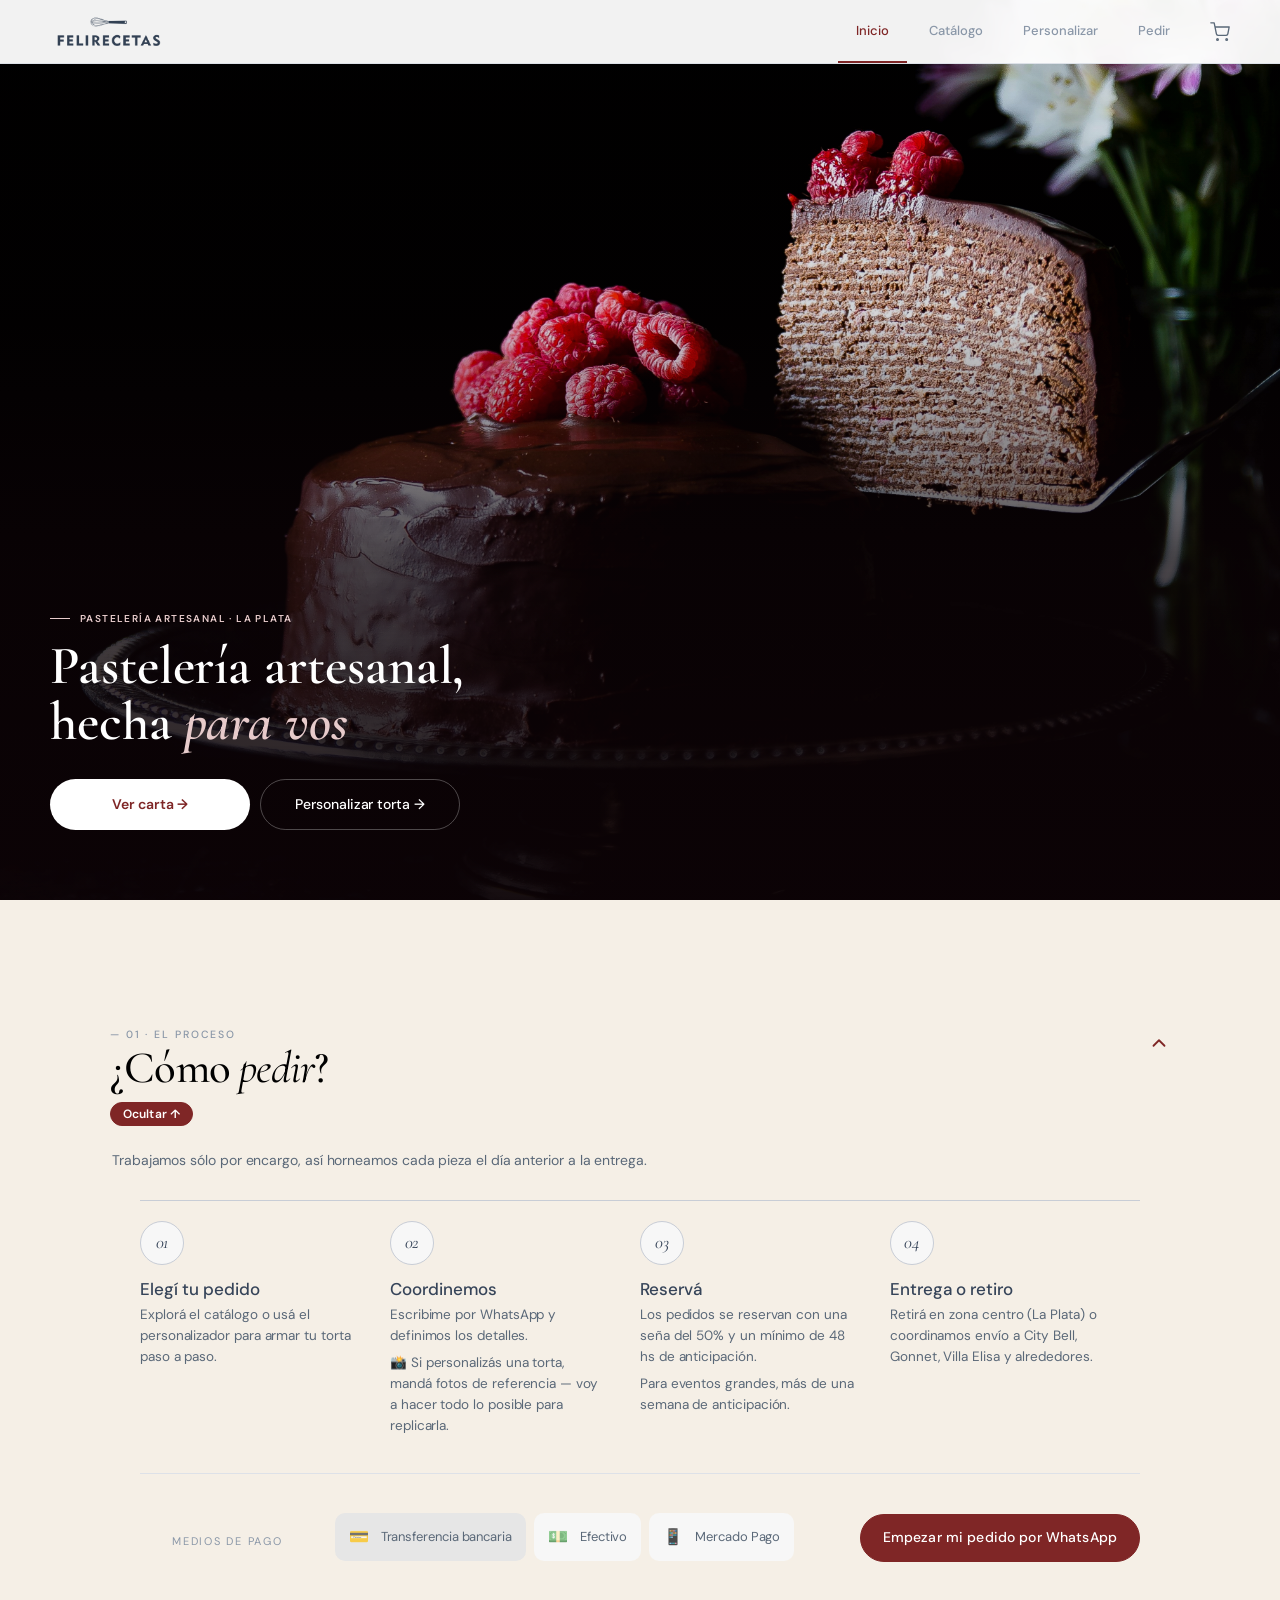
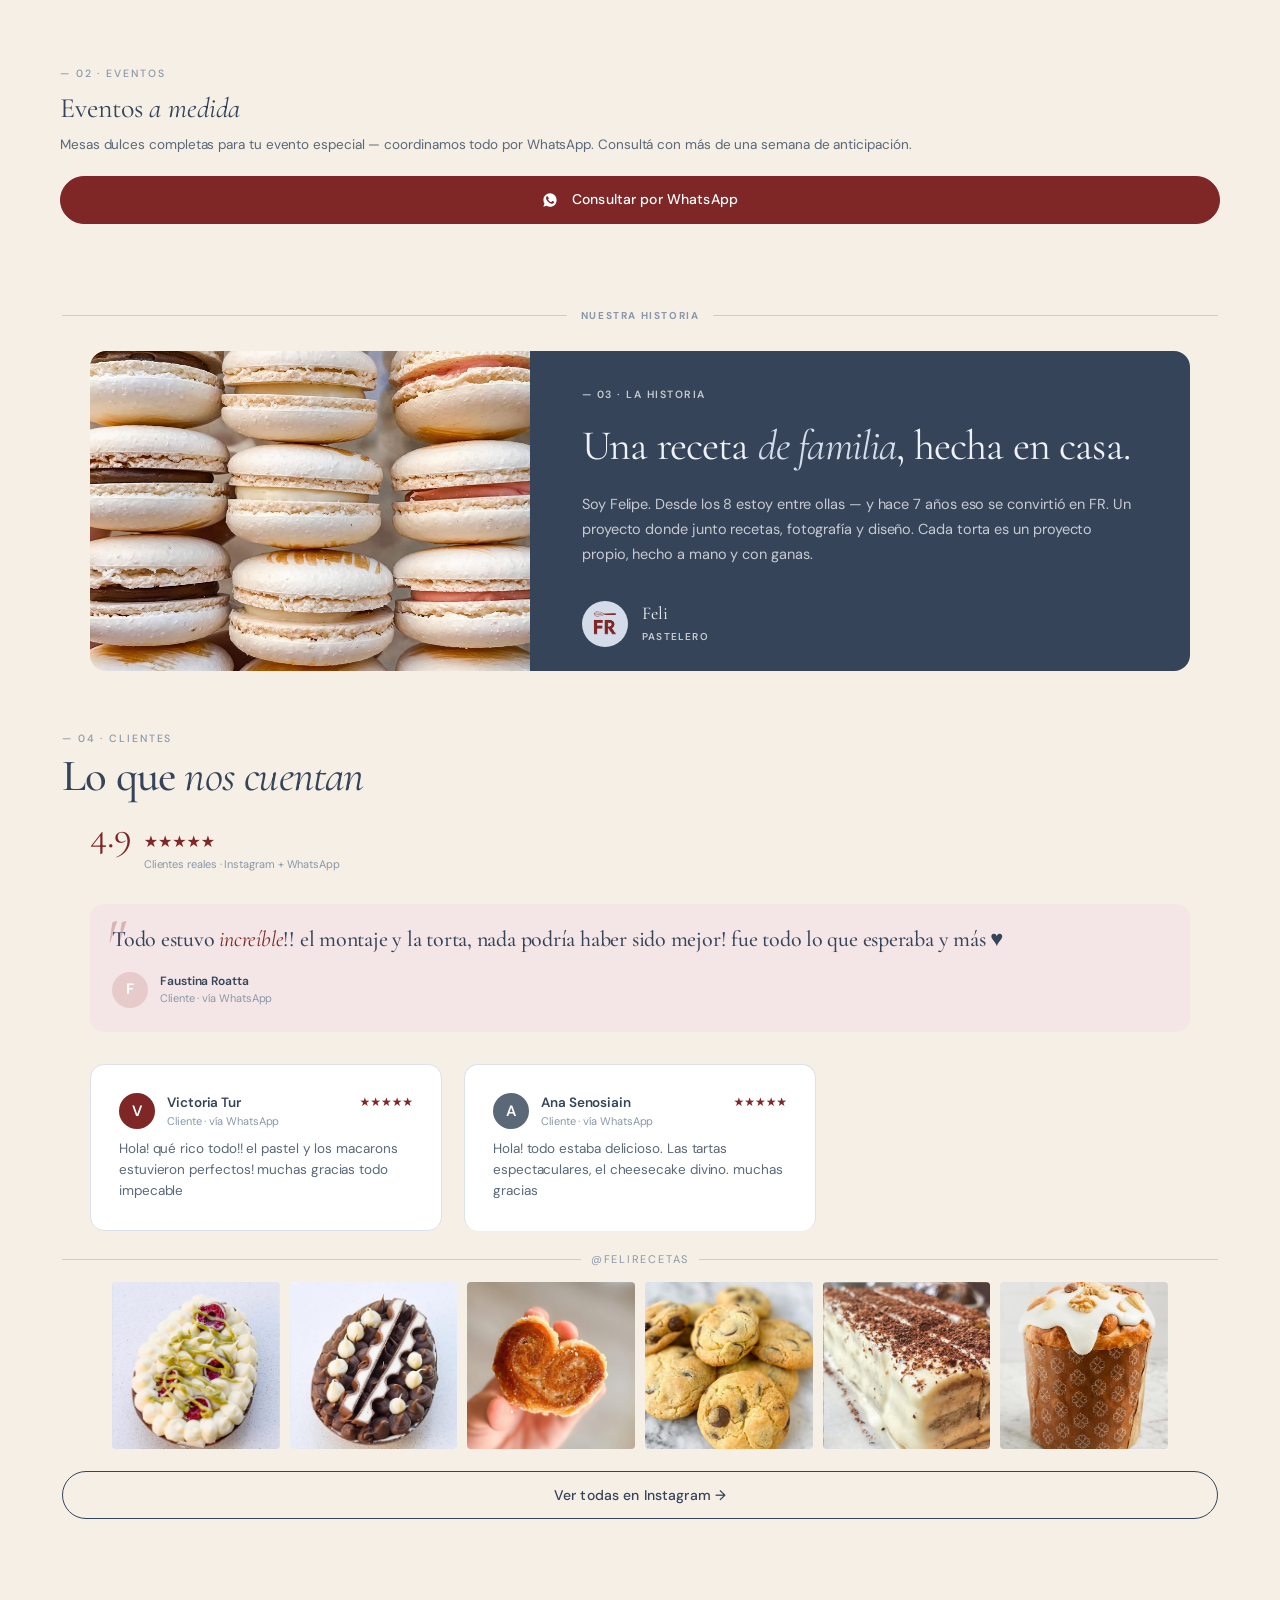
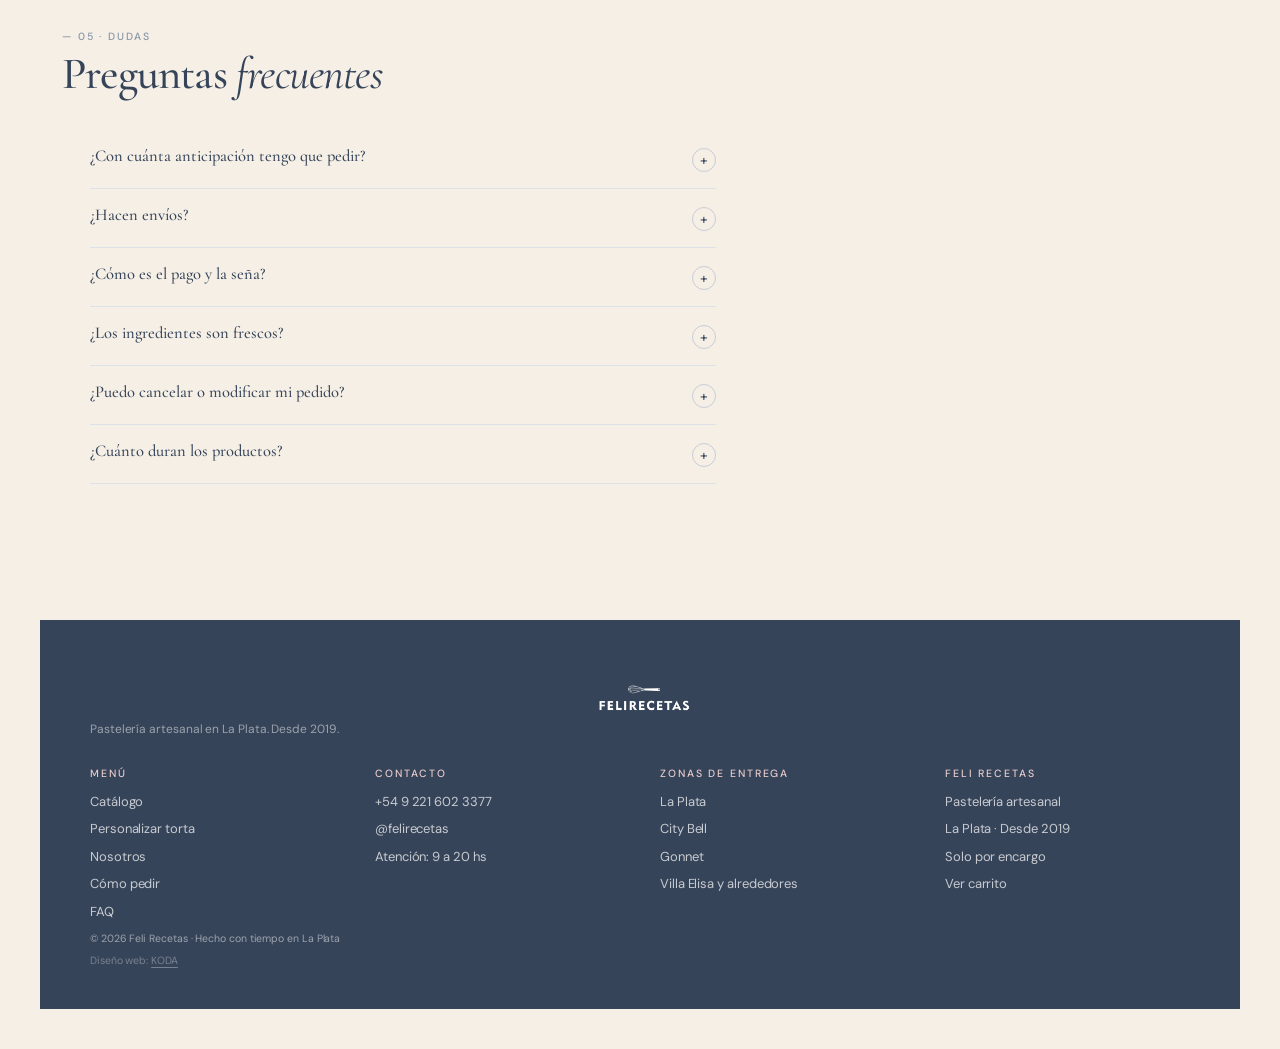
==== index.html @ e8c7e1e2 "Fix desktop cream bg + section card override (inline style priority) Moved desktop overrides into th" ====
<!doctype html>
<html lang="es">
<head>
  <meta charset="utf-8"/>
  <script>document.documentElement.dataset.palette='v2';</script>
  <meta name="viewport" content="width=device-width,initial-scale=1"/>
  <title>Feli Recetas · Pastelería artesanal en La Plata</title>
  <meta name="description" content="Pastelería artesanal en La Plata. Macarons, tortas personalizadas, cheesecakes y más. Pedidos por WhatsApp con 48hs de anticipación."/>
  <meta name="theme-color" content="#EFEFEF"/>

  <!-- Open Graph / WhatsApp preview -->
  <meta property="og:type"        content="website"/>
  <meta property="og:url"         content="https://felirecetas.vercel.app/"/>
  <meta property="og:title"       content="Feli Recetas · Pastelería artesanal en La Plata"/>
  <meta property="og:description" content="Pastelería de cocina chica en La Plata. Macarons, tortas personalizadas, cheesecakes y más. Pedidos por WhatsApp con 48hs de anticipación."/>
  <meta property="og:image"       content="https://felirecetas.vercel.app/split-hero.jpg"/>
  <meta property="og:image:width"  content="1200"/>
  <meta property="og:image:height" content="630"/>

  <link rel="preconnect" href="https://fonts.googleapis.com"/>
  <link rel="preconnect" href="https://fonts.gstatic.com" crossorigin/>
  <link href="https://fonts.googleapis.com/css2?family=Cormorant+Garamond:ital,wght@0,400;0,500;0,600;1,400;1,500&family=DM+Sans:wght@400;500;600&family=Instrument+Serif:ital@0;1&display=swap" rel="stylesheet"/>
  <link rel="stylesheet" href="styles.css"/>
  <link rel="stylesheet" href="mag.css"/>
  <style>
    /* ── Draft resume banner ── */
    #draft-banner {
      display: none;
      animation: draftSlideDown .25s ease;
    }
    @keyframes draftSlideDown {
      from { transform: translateY(-10px); opacity: 0; }
      to   { transform: translateY(0);     opacity: 1; }
    }
    .draft-banner-inner {
      background: #FFFFFF;
      border: 1px solid rgba(54,68,89,.13);
      border-left: 3px solid #7F2626;
      border-radius: 10px;
      padding: 10px 12px;
      display: flex;
      align-items: center;
      gap: 10px;
      box-shadow: 0 4px 18px rgba(54,68,89,.13);
      pointer-events: auto;
      max-width: 430px;
      margin: 0 auto;
    }
    .draft-icon {
      flex-shrink: 0;
      width: 34px; height: 34px;
      background: rgba(127,38,38,.08);
      border-radius: 8px;
      display: flex; align-items: center; justify-content: center;
    }
    .draft-info {
      flex: 1;
      min-width: 0;
    }
    .draft-title {
      font-family: 'DM Sans', sans-serif;
      font-size: 10px; font-weight: 600;
      letter-spacing: 0.8px; text-transform: uppercase;
      color: #7F2626; margin-bottom: 2px;
    }
    .draft-desc {
      font-family: 'DM Sans', sans-serif;
      font-size: 12px; color: rgba(54,68,89,.65);
      white-space: nowrap; overflow: hidden; text-overflow: ellipsis;
    }
    .draft-continue {
      font-family: 'DM Sans', sans-serif;
      font-size: 12px; font-weight: 500;
      color: #FFFFFF; background: #7F2626;
      text-decoration: none;
      padding: 0 13px; height: 32px; border-radius: 6px;
      display: flex; align-items: center;
      white-space: nowrap; flex-shrink: 0;
      transition: opacity .15s;
    }
    .draft-continue:hover { opacity: .85; }
    .draft-dismiss {
      background: none; border: none; cursor: pointer;
      padding: 5px; color: rgba(54,68,89,.32);
      flex-shrink: 0; display: flex; align-items: center;
      transition: color .15s;
    }
    .draft-dismiss:hover { color: rgba(54,68,89,.65); }


    /* Ejemplos modal → bottom sheet en mobile */
    @media (max-width: 767px) {
      #ejemplosModal {
        align-items: flex-end !important;
        padding: 0 !important;
      }
      #ejemplosModal > div {
        border-radius: 18px 18px 0 0 !important;
        max-height: 85vh !important;
        max-width: 100% !important;
        width: 100% !important;
      }
      #ejemplosModal > div > div:last-child {
        grid-template-columns: 1fr !important;
        padding: 16px 16px 32px !important;
        gap: 12px !important;
      }
    }

    /* ── Modal: descripción truncada ── */
    .pm-desc-clamp {
      display: -webkit-box;
      -webkit-line-clamp: 2;
      -webkit-box-orient: vertical;
      overflow: hidden;
    }
    .pm-desc-clamp.pm-desc-expanded {
      display: block;
      overflow: visible;
    }

    /* ── Badge pop al agregar al carrito ── */
    @keyframes badgePop {
      0%   { transform: scale(1); }
      35%  { transform: scale(1.65); }
      65%  { transform: scale(0.85); }
      100% { transform: scale(1); }
    }
    .badge-pop { animation: badgePop 0.38s cubic-bezier(0.34,1.56,0.64,1); }

    /* ── Producto modal — animaciones ── */
    @keyframes pmSheetUp {
      from { transform: translateY(100%); }
      to   { transform: translateY(0); }
    }
    @keyframes pmSheetDown {
      from { transform: translateY(0); }
      to   { transform: translateY(105%); }
    }
    #productModal.pm-open #productModalInner {
      animation: pmSheetUp 0.32s cubic-bezier(0.32, 0.72, 0, 1);
    }
    #productModalInner.pm-closing {
      animation: pmSheetDown 0.28s cubic-bezier(0.4, 0, 1, 1) forwards;
    }

    /* ═══ HERO FULL-BLEED ═══ */
    .hero-fullbleed {
      position: relative;
      height: 100vh !important;
      overflow: hidden;
      display: flex;
      flex-direction: column;
      justify-content: flex-end;
      background: #1c0f14 !important;
    }
    @supports (height: 100svh) {
      .hero-fullbleed { height: 100svh !important; }
    }
    .hero-bg {
      position: absolute;
      inset: 0;
      background-image: url('hero.jpg');
      background-size: cover;
      background-position: center 30%;
      animation: heroZoom 12s ease-out forwards;
      z-index: 0;
    }
    @keyframes heroZoom {
      from { transform: scale(1.04); }
      to   { transform: scale(1.00); }
    }
    .hero-fullbleed::before {
      content: '';
      position: absolute;
      inset: 0;
      background: linear-gradient(to top,
        rgba(12,3,6,.96)  0%,
        rgba(12,3,6,.72) 38%,
        rgba(12,3,6,.15) 65%,
        rgba(12,3,6,.04) 100%);
      z-index: 1;
    }
    /* Topbar flotante dentro del hero */
    .hero-topbar {
      position: absolute;
      top: 0; left: 0; right: 0;
      z-index: 3;
      display: flex;
      align-items: center;
      justify-content: space-between;
      padding: 20px 24px;
    }
    .hero-logo {
      font-family: 'Cormorant Garamond', serif;
      font-weight: 600;
      font-size: 20px;
      letter-spacing: .12em;
      text-transform: uppercase;
      color: #fff;
    }
    .hero-wa-pill {
      display: flex;
      align-items: center;
      gap: 6px;
      font-family: 'DM Sans', sans-serif;
      font-size: 12px;
      font-weight: 500;
      color: #fff;
      background: rgba(255,255,255,.14);
      backdrop-filter: blur(10px);
      -webkit-backdrop-filter: blur(10px);
      border: 1px solid rgba(255,255,255,.25);
      padding: 8px 16px;
      border-radius: 999px;
      text-decoration: none;
      transition: background .15s;
    }
    .hero-wa-pill:hover { background: rgba(255,255,255,.22); }
    /* Contenido inferior */
    .hero-content {
      position: relative;
      z-index: 2;
      padding: 0 24px 44px;
      animation: heroFadeUp .9s ease both;
      animation-delay: .2s;
    }
    @keyframes heroFadeUp {
      from { opacity: 0; transform: translateY(18px); }
      to   { opacity: 1; transform: translateY(0);    }
    }
    .hero-eyebrow {
      display: flex;
      align-items: center;
      gap: 10px;
      font-family: 'DM Sans', sans-serif;
      font-size: 10px;
      font-weight: 600;
      letter-spacing: .14em;
      text-transform: uppercase;
      color: var(--surface-dark-accent);
      margin-bottom: 12px;
    }
    .hero-eyebrow::before {
      content: '';
      display: block;
      width: 20px; height: 1px;
      background: var(--surface-dark-accent);
      flex-shrink: 0;
    }
    .hero-title {
      font-family: 'Cormorant Garamond', serif;
      font-weight: 600;
      font-size: clamp(38px, 11vw, 54px);
      line-height: 1.05;
      color: #FFFFFF;
      margin: 0 0 22px;
    }
    .hero-title em {
      font-style: italic;
      color: var(--surface-dark-accent);
    }
    .hero-ctas {
      display: flex;
      flex-direction: column;
      gap: 10px;
    }
    .hero-btn-primary {
      display: flex; align-items: center; justify-content: center;
      font-family: 'DM Sans', sans-serif;
      font-size: 14px; font-weight: 600;
      color: #7F2626;
      background: #FFFFFF;
      border-radius: 999px;
      padding: 14px 24px;
      text-decoration: none;
      transition: opacity .15s;
    }
    .hero-btn-primary:hover { opacity: .88; }
    .hero-btn-secondary {
      display: flex; align-items: center; justify-content: center;
      font-family: 'DM Sans', sans-serif;
      font-size: 14px; font-weight: 500;
      color: #fff;
      background: transparent;
      border: 1px solid rgba(255,255,255,.28);
      border-radius: 999px;
      padding: 14px 24px;
      text-decoration: none;
      transition: background .15s;
    }
    .hero-btn-secondary:hover { background: rgba(255,255,255,.09); }
    @media (min-width: 768px) {
      .hero-ctas        { flex-direction: row; }
      .hero-btn-primary,
      .hero-btn-secondary { min-width: 200px; }
      .hero-content { padding: 0 50px 70px; }
      .hero-topbar  { padding: 28px 50px; }
      .hero-logo    { font-size: 22px; }
    }
    /* ═══ FIN HERO ═══ */

    /* ── Vistas: main (inicio) vs catálogo ── */

    /* Cuando se muestra el catálogo: ocultar secciones principales */
    body.showing-catalogo #inicio,
    body.showing-catalogo #historia,
    body.showing-catalogo #eventos,
    body.showing-catalogo .cta-libre,
    body.showing-catalogo #como-pedir,
    body.showing-catalogo #testimonios,
    body.showing-catalogo #faq,
    body.showing-catalogo .final-cta,
    body.showing-catalogo .site-footer,
    body.showing-catalogo .page-bottom,
    body.showing-catalogo .personalizar-banner { display: none !important; }

    /* Cuando se muestra el inicio: ocultar catálogo */
    body:not(.showing-catalogo) #catalogo,
    body:not(.showing-catalogo) .cta-libre { display: none !important; }

    /* Padding-top en catálogo para compensar el header fijo */
    body.showing-catalogo #catalogo { padding-top: 56px !important; }
    @media (min-width: 768px) {
      body.showing-catalogo #catalogo { padding-top: 72px !important; }
    }

    /* ── Topbar: siempre visible, color según posición ── */
    .topbar {
      position: fixed !important;
      top: 0; left: 0; right: 0;
      transition: background .25s ease, border-color .25s ease;
    }
    /* Hero: fondo negro/oscuro, íconos blancos */
    body .topbar.topbar-in-hero {
      background: rgba(10,4,6,.72);
      border-bottom: 1px solid rgba(255,255,255,.08);
    }
    body .topbar.topbar-in-hero .logo,
    body .topbar.topbar-in-hero .topbar-btn { color: rgba(255,255,255,.9); }
    /* Logo imagen: blanco sobre hero */
    body .topbar.topbar-in-hero .logo-img-mobile {
      filter: brightness(0) invert(1);
    }
    /* La topbar del hero (logo+WA original) sigue oculta */
    .hero-topbar { display: none !important; }
    /* Side menu: glassmorphism — adapta al fondo que haya detrás */
    .side-menu {
      background: rgba(0,0,0,.32) !important;
      backdrop-filter: blur(24px) saturate(160%) !important;
      -webkit-backdrop-filter: blur(24px) saturate(160%) !important;
      box-shadow: 0 0 40px rgba(0,0,0,.25) !important;
    }
    .side-menu .logo,
    .side-menu .topbar-btn { color: rgba(255,255,255,.9) !important; }
    .side-menu .menu-item-title { color: rgba(255,255,255,.92) !important; }
    .side-menu .caption,
    .side-menu .num { color: rgba(255,255,255,.45) !important; }
    .side-menu .menu-item { border-bottom-color: rgba(255,255,255,.1) !important; }
    .side-menu .menu-item:hover { background: rgba(255,255,255,.07) !important; }
    .side-menu hr.rule-soft { border-color: rgba(255,255,255,.1) !important; }
    .side-menu .side-menu-footer { border-top-color: rgba(255,255,255,.1) !important; }
    /* Banner "seguir personalizando": vive dentro del hero, no sigue al scrollear */
    #draft-banner {
      position: absolute !important;
      bottom: auto !important;
      top: 58px;
      left: 12px; right: 12px;
      z-index: 10;
      padding: 0;
      pointer-events: none;
    }
    /* Banner transparente oscuro (siempre dentro del hero) */
    #inicio .draft-banner-inner {
      background: rgba(10,4,6,.52);
      border: 1px solid rgba(255,255,255,.15);
      border-left: 3px solid var(--surface-dark-accent);
      box-shadow: none;
      margin: 0;
    }
    #inicio .draft-title   { color: var(--surface-dark-accent); }
    #inicio .draft-desc    { color: rgba(255,255,255,.65); }
    #inicio .draft-icon    { background: rgba(255,255,255,.10); }
    #inicio .draft-icon svg { stroke: var(--surface-dark-accent); }
    #inicio .draft-dismiss { color: rgba(255,255,255,.4); }
    #inicio .draft-continue { background: rgba(255,255,255,.18); color: #fff; }
    /* ── Split-header (desktop): fixed, oculto durante el hero ── */
    .split-header {
      position: fixed !important;
      left: 0; right: 0; top: 0; width: 100%; box-sizing: border-box;
      transform: translateY(-100%) !important;
      opacity: 0 !important;
      pointer-events: none !important;
      transition: transform .3s ease, opacity .25s ease !important;
    }
    .split-header.nav-visible {
      transform: translateY(0) !important;
      opacity: 1 !important;
      pointer-events: auto !important;
    }
    /* ── Tabbar: ocultar durante el hero ── */
    .tabbar {
      transition: transform .35s cubic-bezier(.34,1.4,.64,1), opacity .25s ease;
    }
    .tabbar.nav-hidden {
      transform: translateX(-50%) translateY(110%) !important;
      opacity: 0;
      pointer-events: none;
    }
    /* Desktop: tabbar siempre visible como header */
    @media (min-width: 768px) {
      .tabbar.nav-hidden {
        transform: none !important;
        opacity: 1 !important;
        pointer-events: auto !important;
      }
    }

    /* WA FAB sube cuando el banner está activo */
    @media (max-width: 767px) {
      .whatsapp-fab {
        transition: transform .15s, bottom .35s cubic-bezier(.34,1.4,.64,1), opacity .25s, visibility .25s !important;
      }
      .whatsapp-fab.draft-lifted {
        bottom: 150px;
      }
      .whatsapp-fab.hero-visible {
        opacity: 0;
        visibility: hidden;
        pointer-events: none;
      }
    }

    /* Espacio para que el tabbar no tape el último producto */
    .products-grid { padding-bottom: 100px !important; }

    /* ── Catalog cards: gradient overlay design ── */

    /* Alturas */
    .product-card-big .card-img                 { height: 280px !important; }
    .product-card:not(.product-card-big) .card-img { height: 190px !important; }

    /* Degradado oscuro en la parte de abajo de cada foto */
    .product-card .card-img::after {
      content: '';
      position: absolute;
      inset: 0;
      background: linear-gradient(
        to top,
        rgba(10,4,6,.92) 0%,
        rgba(10,4,6,.52) 44%,
        transparent 70%
      );
      pointer-events: none;
      z-index: 0;
    }

    /* Card: el body flota encima de la imagen */
    .product-card { position: relative !important; border: none !important; }
    .product-card .card-body {
      position: absolute;
      bottom: 0; left: 0; right: 0;
      padding: 10px 13px 14px;
      z-index: 2;
    }

    /* Textos en blanco */
    .product-card .card-body .h3            { color: #fff !important; font-size: 16px; line-height: 1.2; }
    .product-card-big .card-body .h3        { font-size: 20px !important; }
    .product-card .card-body .caption       { color: rgba(255,255,255,.70) !important; margin-top: 3px; }
    .product-card .card-body .price-serif   { color: rgba(255,255,255,.95) !important; font-size: 14px; }
    .product-card-big .card-body .price-serif { font-size: 17px !important; }
    .product-card .card-row                 { margin-top: 5px; }

    /* Ocultar botón "Ver detalles" — toda la card es el CTA */
    .product-card .card-row > span:last-child { display: none !important; }

    /* En cards pequeñas ocultar descripción (poco espacio) */
    .product-card:not(.product-card-big) .card-body .caption { display: none !important; }

    /* Badge queda encima del degradado */
    .product-card .card-img .chip-tag { z-index: 3; }

    /* ── Hover lift en tarjetas (solo en dispositivos con cursor real) ── */
    @media (hover: hover) {
      .product-card {
        transition: transform .2s cubic-bezier(0.4,0,0.2,1),
                    box-shadow .2s cubic-bezier(0.4,0,0.2,1);
      }
      .product-card:hover {
        transform: translateY(-5px);
        box-shadow: 0 12px 36px rgba(54,68,89,.22), 0 3px 10px rgba(54,68,89,.10);
      }
      .product-card:hover .card-img {
        filter: brightness(1.04);
        transition: filter .2s ease;
      }
    }

    /* ── Lightbox de galería ── */
    #lightbox {
      display: none;
      position: fixed;
      inset: 0;
      background: rgba(0,0,0,.88);
      z-index: 2000;
      align-items: center;
      justify-content: center;
      cursor: zoom-out;
      padding: 24px;
      box-sizing: border-box;
    }
    #lightbox.open { display: flex; }
    #lightbox img {
      max-width: 100%;
      max-height: 82vh;
      border-radius: 12px;
      object-fit: contain;
      box-shadow: 0 8px 40px rgba(0,0,0,.5);
      animation: lb-in .18s ease;
    }
    @keyframes lb-in {
      from { opacity: 0; transform: scale(.94); }
      to   { opacity: 1; transform: scale(1); }
    }
    .lightbox-close {
      position: fixed;
      top: 18px; right: 18px;
      width: 36px; height: 36px;
      border-radius: 50%;
      border: none;
      background: rgba(255,255,255,.15);
      color: #fff;
      font-size: 18px;
      line-height: 1;
      cursor: pointer;
      display: flex; align-items: center; justify-content: center;
    }
    .instagram-grid .cell {
      cursor: pointer;
      transition: opacity .18s;
    }
    .instagram-grid .cell:active { opacity: .75; }

    /* ── Card compartida: Cómo pedir + Eventos ── */
    .section-card {
      background: var(--surface-soft);
      border-radius: 16px;
      border-left: 4px solid var(--wine);
      overflow: hidden;
      margin: 0 22px;
    }
    #como-pedir,
    #eventos { --surface-soft: var(--c-white); }
    .eventos-badge {
      display: inline-block;
      background: var(--wine);
      color: #fff;
      font-family: var(--sans);
      font-size: 10px;
      font-weight: 700;
      letter-spacing: .1em;
      text-transform: uppercase;
      padding: 4px 10px;
      border-radius: 999px;
      white-space: nowrap;
      flex-shrink: 0;
    }

    /* ── Cómo pedir: toggle desplegable ── */
    .howto-toggle {
      display: flex;
      align-items: flex-start;
      justify-content: space-between;
      width: 100%;
      padding: 20px 20px 16px;
      background: none;
      border: none;
      cursor: pointer;
      text-align: left;
      gap: 12px;
    }
    .howto-toggle:focus-visible {
      outline: 2px solid var(--wine);
      outline-offset: 2px;
      border-radius: 2px;
    }
    .howto-toggle-text { flex: 1; min-width: 0; }
    .howto-pill {
      display: inline-block;
      margin-top: 10px;
      padding: 5px 12px;
      border-radius: 999px;
      border: 1.5px solid var(--wine);
      color: var(--wine);
      font-family: var(--sans);
      font-size: 12px;
      font-weight: 600;
      letter-spacing: .01em;
      line-height: 1;
      transition: background .2s, color .2s;
    }
    .howto-toggle[aria-expanded="true"] .howto-pill {
      background: var(--wine);
      color: #fff;
    }
    .howto-chevron {
      flex-shrink: 0;
      color: var(--wine);
      margin-top: 4px;
      transition: transform .35s cubic-bezier(.4,0,.2,1);
    }
    .howto-toggle[aria-expanded="true"] .howto-chevron {
      transform: rotate(180deg);
    }
    .howto-body {
      overflow: hidden;
      max-height: 0;
      transition: max-height .4s cubic-bezier(.4,0,.2,1);
    }
    .howto-body.open {
      max-height: 1200px;
    }

    /* ── Historia (nueva) ── */
    #historia { margin: 0; padding: 0; }
    .hist-img { width: 100%; aspect-ratio: 4/3; overflow: hidden; }
    .hist-img img { width: 100%; height: 100%; object-fit: cover; object-position: center; display: block; }
    .hist-content {
      background: var(--surface-dark);
      padding: 36px 24px 44px;
    }
    .hist-eyebrow {
      font-family: var(--sans);
      font-size: 10.5px;
      font-weight: 600;
      letter-spacing: .14em;
      text-transform: uppercase;
      color: var(--surface-dark-ink-2);
      margin-bottom: 20px;
    }
    .hist-title {
      font-family: var(--serif);
      font-size: 42px;
      font-weight: 400;
      line-height: 1.08;
      color: var(--surface-dark-ink);
      margin: 0 0 24px;
      letter-spacing: -.02em;
    }
    .hist-title em { color: var(--surface-dark-accent); font-style: italic; }
    .hist-body {
      font-family: var(--sans);
      font-size: 14.5px;
      line-height: 1.72;
      color: var(--surface-dark-ink-2);
      margin: 0 0 34px;
    }
    .hist-author { display: flex; align-items: center; gap: 14px; }
    .hist-avatar {
      width: 46px; height: 46px; border-radius: 50%;
      background: var(--surface-dark-accent); color: var(--surface-dark);
      font-family: var(--serif); font-size: 14px; font-weight: 500;
      display: flex; align-items: center; justify-content: center;
      flex-shrink: 0; letter-spacing: .04em;
      overflow: hidden;
    }
    .hist-avatar img {
      width: 100%; height: 100%;
      object-fit: contain;
      transform: scale(2.08);
      transform-origin: center center;
    }
    .hist-author-name { font-family: var(--serif); font-size: 18px; color: var(--surface-dark-ink); line-height: 1.2; }
    .hist-author-role {
      font-family: var(--sans); font-size: 10px; font-weight: 600;
      letter-spacing: .12em; text-transform: uppercase; color: var(--surface-dark-ink-2); margin-top: 4px;
    }
    /* ── Desktop: fondo crema + sin section-cards ── */
    @media (min-width: 768px) {
      body { background: #F5EFE6; }
      .section-card {
        background: transparent !important;
        border-left: none !important;
        border-radius: 0 !important;
        margin: 0 !important;
        box-shadow: none !important;
      }
    }
  </style>
</head>
<body class="has-mag-hero">

<div class="content-wrap">

  <!-- ░░ SIDE MENU ░░ -->
  <div class="menu-overlay" id="menuOverlay" onclick="closeMenu()"></div>

  <!-- ░░ LIGHTBOX ░░ -->
  <div id="lightbox" onclick="closeLightbox()">
    <img id="lightbox-img" alt="Foto de Feli Recetas">
    <button class="lightbox-close" onclick="closeLightbox();event.stopPropagation()" aria-label="Cerrar">✕</button>
  </div>
  <nav class="side-menu" id="sideMenu" aria-hidden="true">
    <div class="side-menu-head">
      <span class="logo"><img src="logoheader.png" alt="Feli Recetas" class="logo-img-sidemenu"></span>
      <button class="topbar-btn" onclick="closeMenu()" aria-label="Cerrar menú">
        <svg width="20" height="20" viewBox="0 0 20 20" fill="none" stroke="currentColor" stroke-width="1.5" stroke-linecap="round"><path d="M4 4l12 12M16 4L4 16"/></svg>
      </button>
    </div>
    <hr class="rule-soft" style="margin:0 20px"/>
    <div class="side-menu-body">
      <a href="#" class="menu-item" onclick="switchView('catalogo');closeMenu();return false;">
        <span class="eyebrow num">01</span>
        <div>
          <div class="menu-item-title">Catálogo</div>
          <div class="caption" style="margin-top:2px">Macarons · Tortas · Cookies</div>
        </div>
      </a>
      <a href="configurar.html" class="menu-item">
        <span class="eyebrow num">02</span>
        <div>
          <div class="menu-item-title">Personalizar una torta</div>
          <div class="caption" style="margin-top:2px">Configurador paso a paso</div>
        </div>
      </a>
      <a href="#como-pedir" class="menu-item" onclick="closeMenu()">
        <span class="eyebrow num">03</span>
        <div>
          <div class="menu-item-title">Cómo pedir</div>
          <div class="caption" style="margin-top:2px">El proceso · 48hs mínimo</div>
        </div>
      </a>
      <a href="#historia" class="menu-item" onclick="closeMenu()">
        <span class="eyebrow num">04</span>
        <div>
          <div class="menu-item-title">Nuestra historia</div>
          <div class="caption" style="margin-top:2px">Desde 2019 · La Plata</div>
        </div>
      </a>
      <a href="#testimonios" class="menu-item" onclick="closeMenu()">
        <span class="eyebrow num">05</span>
        <div>
          <div class="menu-item-title">Testimonios</div>
        </div>
      </a>
      <a href="#faq" class="menu-item" onclick="closeMenu()">
        <span class="eyebrow num">06</span>
        <div>
          <div class="menu-item-title">Preguntas frecuentes</div>
        </div>
      </a>
      <a href="cart.html" class="menu-item">
        <span class="eyebrow num">07</span>
        <div>
          <div class="menu-item-title" style="display:flex;align-items:center;gap:8px">
            Mi carrito
            <span id="menu-cart-badge" style="display:none;min-width:18px;height:18px;padding:0 5px;background:var(--wine);color:#fff;font-family:var(--sans);font-size:10px;font-weight:700;border-radius:99px;line-height:18px;text-align:center;box-sizing:border-box"></span>
          </div>
          <div class="caption" style="margin-top:2px">Tus productos seleccionados</div>
        </div>
      </a>
    </div>
    <div class="side-menu-footer">
      <a href="https://wa.me/5492216023377?text=Hola%20Feli!%20Quiero%20hacer%20un%20pedido" target="_blank" class="btn btn-wine btn-block">
        <svg width="16" height="16" viewBox="0 0 24 24" fill="currentColor"><path d="M12.04 2C6.58 2 2.13 6.45 2.13 11.91c0 1.92.55 3.79 1.6 5.41L2 22l4.79-1.26a9.9 9.9 0 005.25 1.5c5.46 0 9.91-4.45 9.91-9.91S17.5 2 12.04 2zm5.78 14.16c-.25.71-1.42 1.36-2 1.45-.5.08-1.15.11-1.85-.12-.43-.14-.97-.32-1.67-.62-2.95-1.27-4.87-4.24-5.02-4.44-.15-.2-1.2-1.6-1.2-3.05 0-1.45.76-2.16 1.03-2.45.27-.3.59-.37.79-.37.2 0 .39 0 .57.01.18.01.42-.07.66.5.25.62.85 2.07.93 2.22.07.15.12.32.02.52-.1.2-.15.32-.3.5-.15.17-.32.39-.45.52-.15.15-.31.31-.13.62.17.3.78 1.28 1.67 2.07 1.15 1.02 2.11 1.34 2.42 1.49.31.15.49.13.67-.07.18-.2.78-.91.99-1.22.2-.31.4-.26.68-.15.27.1 1.72.81 2.02.96.3.15.49.22.57.35.07.13.07.74-.18 1.45z"/></svg>
        Pedir por WhatsApp
      </a>
      <div style="display:flex;justify-content:space-between;margin-top:14px;color:var(--ink-3);font-size:11px;">
        <span>@felirecetas</span>
        <span>La Plata, AR · desde 2019</span>
      </div>
    </div>
  </nav>

  <!-- ░░ HERO FULL-BLEED ░░ -->
  <section id="inicio" class="hero-fullbleed">

    <!-- Fondo con zoom sutil -->
    <div class="hero-bg"></div>

    <!-- Topbar flotante encima de la foto -->
    <div class="hero-topbar">
      <img src="logoheader.png" alt="Feli Recetas" class="hero-logo logo-img-hero">
      <a href="https://wa.me/5492216023377?text=Hola%20Feli!%20Quiero%20hacer%20un%20pedido" target="_blank" class="hero-wa-pill">
        <svg width="14" height="14" viewBox="0 0 24 24" fill="currentColor"><path d="M12.04 2C6.58 2 2.13 6.45 2.13 11.91c0 1.92.55 3.79 1.6 5.41L2 22l4.79-1.26a9.9 9.9 0 005.25 1.5c5.46 0 9.91-4.45 9.91-9.91S17.5 2 12.04 2zm5.78 14.16c-.25.71-1.42 1.36-2 1.45-.5.08-1.15.11-1.85-.12-.43-.14-.97-.32-1.67-.62-2.95-1.27-4.87-4.24-5.02-4.44-.15-.2-1.2-1.6-1.2-3.05 0-1.45.76-2.16 1.03-2.45.27-.3.59-.37.79-.37.2 0 .39 0 .57.01.18.01.42-.07.66.5.25.62.85 2.07.93 2.22.07.15.12.32.02.52-.1.2-.15.32-.3.5-.15.17-.32.39-.45.52-.15.15-.31.31-.13.62.17.3.78 1.28 1.67 2.07 1.15 1.02 2.11 1.34 2.42 1.49.31.15.49.13.67-.07.18-.2.78-.91.99-1.22.2-.31.4-.26.68-.15.27.1 1.72.81 2.02.96.3.15.49.22.57.35.07.13.07.74-.18 1.45z"/></svg>
        WhatsApp
      </a>
    </div>

    <!-- Contenido alineado al fondo -->
    <div class="hero-content">
      <div class="hero-eyebrow">Pastelería artesanal · La Plata</div>
      <h1 class="hero-title">Pastelería artesanal,<br>hecha <em>para vos</em></h1>
      <div class="hero-ctas">
        <a href="#" onclick="switchView('catalogo');return false;" class="hero-btn-primary">Ver carta →</a>
        <a href="configurar.html" class="hero-btn-secondary">Personalizar torta →</a>
      </div>
    </div>

    <!-- Banner "seguir personalizando": posición absoluta, no sigue al scrollear -->
    <div id="draft-banner">
      <div class="draft-banner-inner">
        <div class="draft-icon">
          <svg width="18" height="18" viewBox="0 0 22 20" fill="none" stroke="#7F2626" stroke-width="1.6" stroke-linecap="round" stroke-linejoin="round">
            <path d="M2 14c0-4 18-4 18 0l-1.5 5H3.5L2 14z"/>
            <path d="M7 14 Q11 9 15 14"/>
            <line x1="2" y1="14" x2="20" y2="14"/>
            <path d="M8 9 Q11 5.5 14 9"/>
          </svg>
        </div>
        <div class="draft-info">
          <div class="draft-title">Torta en progreso</div>
          <div class="draft-desc" id="draft-desc">—</div>
        </div>
        <a href="configurar.html" class="draft-continue">Seguir →</a>
        <button class="draft-dismiss" onclick="dismissDraft()" aria-label="Descartar borrador">
          <svg width="13" height="13" viewBox="0 0 13 13" fill="none" stroke="currentColor" stroke-width="2.2" stroke-linecap="round"><path d="M1.5 1.5l10 10M11.5 1.5l-10 10"/></svg>
        </button>
      </div>
    </div>

  </section>

  <!-- ░░ TOP BAR (mobile) ░░ -->
  <header class="topbar topbar-in-hero">
    <button class="topbar-btn topbar-hamburger" onclick="openMenu()" aria-label="Abrir menú">
      <svg width="20" height="20" viewBox="0 0 20 20" fill="none" stroke="currentColor" stroke-width="1.4" stroke-linecap="round">
        <path d="M3 6h14M3 10h14M3 14h14"/>
      </svg>
    </button>
    <a href="#" onclick="switchView('main');return false;" class="logo">
      <img src="logoheader.png" alt="Feli Recetas" class="logo-img-mobile">
    </a>
    <a href="cart.html" class="topbar-btn topbar-hamburger topbar-cart" aria-label="Ver carrito" style="position:relative">
      <svg width="20" height="20" viewBox="0 0 24 24" fill="none" stroke="currentColor" stroke-width="1.6" stroke-linecap="round" stroke-linejoin="round"><circle cx="9" cy="21" r="1"/><circle cx="20" cy="21" r="1"/><path d="M1 1h4l2.68 13.39a2 2 0 0 0 2 1.61h9.72a2 2 0 0 0 2-1.61L23 6H6"/></svg>
      <span id="cart-badge" style="display:none;position:absolute;top:-6px;right:-6px;min-width:16px;height:16px;padding:0 4px;background:var(--wine);color:#fff;font-family:var(--sans);font-size:10px;font-weight:700;border-radius:99px;line-height:16px;text-align:center;box-sizing:border-box"></span>
    </a>
  </header>

  <!-- ░░ HEADER EDITORIAL (desktop sticky) ░░ -->
  <header class="split-header">
    <a href="#" onclick="switchView('main');return false;" class="split-logo">FELIRECETAS</a>
    <nav class="split-nav">
      <a href="#" onclick="switchView('catalogo');return false;">Catálogo</a>
      <a href="configurar.html">Personalizar</a>
      <a href="#como-pedir">Cómo pedir</a>
      <a href="#historia">Nosotros</a>
      <a href="#faq">FAQ</a>
    </nav>
    <a href="https://wa.me/5492216023377?text=Hola%20Feli!%20Quiero%20hacer%20un%20pedido" target="_blank" class="split-wa-btn">
      <svg width="15" height="15" viewBox="0 0 24 24" fill="currentColor"><path d="M12.04 2C6.58 2 2.13 6.45 2.13 11.91c0 1.92.55 3.79 1.6 5.41L2 22l4.79-1.26a9.9 9.9 0 005.25 1.5c5.46 0 9.91-4.45 9.91-9.91S17.5 2 12.04 2zm5.78 14.16c-.25.71-1.42 1.36-2 1.45-.5.08-1.15.11-1.85-.12-.43-.14-.97-.32-1.67-.62-2.95-1.27-4.87-4.24-5.02-4.44-.15-.2-1.2-1.6-1.2-3.05 0-1.45.76-2.16 1.03-2.45.27-.3.59-.37.79-.37.2 0 .39 0 .57.01.18.01.42-.07.66.5.25.62.85 2.07.93 2.22.07.15.12.32.02.52-.1.2-.15.32-.3.5-.15.17-.32.39-.45.52-.15.17-.32.39-.45.52-.15.15-.31.31-.13.62.17.3.78 1.28 1.67 2.07 1.15 1.02 2.11 1.34 2.42 1.49.31.15.49.13.67-.07.18-.2.78-.91.99-1.22.2-.31.4-.26.68-.15.27.1 1.72.81 2.02.96.3.15.49.22.57.35.07.13.07.74-.18 1.45z"/></svg>
      Pedir por WhatsApp
    </a>
  </header>

  <!-- ░░ CÓMO PEDIR ░░ -->
  <section id="como-pedir" style="padding-top:60px">
    <div class="section-card">

      <!-- Encabezado siempre visible — toca para desplegar -->
      <button class="howto-toggle" onclick="toggleComoPedir(this)" aria-expanded="false" aria-controls="como-pedir-body">
        <div class="howto-toggle-text">
          <div class="eyebrow" style="margin-bottom:4px">— 01 · El proceso</div>
          <div class="h1">¿Cómo <span class="serif-i">pedir</span>?</div>
          <span class="howto-pill howto-pill-label">Ver los 4 pasos →</span>
        </div>
        <svg class="howto-chevron" width="22" height="22" viewBox="0 0 24 24" fill="none" stroke="currentColor" stroke-width="2" stroke-linecap="round" stroke-linejoin="round">
          <polyline points="6 9 12 15 18 9"/>
        </svg>
      </button>

      <!-- Contenido desplegable -->
      <div id="como-pedir-body" class="howto-body">
      <div style="padding:0 22px;margin-top:8px">
        <p style="font-size:14px;line-height:1.55;color:var(--ink-2)">
          Trabajamos sólo por encargo, así horneamos cada pieza el día anterior a la entrega.
        </p>
      </div>
      <div class="howto-grid">
        <div class="howto-steps">
          <div class="step-row">
            <div class="step-icon-col">
              <div class="step-icon first">01</div>
              <div class="step-line"></div>
            </div>
            <div class="step-body">
              <div class="h3 serif">Elegí tu pedido</div>
              <p style="font-size:13.5px;line-height:1.55;color:var(--ink-2);margin-top:6px">Explorá el catálogo o usá el personalizador para armar tu torta paso a paso.</p>
            </div>
          </div>
          <div class="step-row">
            <div class="step-icon-col">
              <div class="step-icon rest">02</div>
              <div class="step-line"></div>
            </div>
            <div class="step-body">
              <div class="h3 serif">Coordinemos</div>
              <p style="font-size:13.5px;line-height:1.55;color:var(--ink-2);margin-top:6px">Escribime por WhatsApp y definimos los detalles.</p>
              <p style="font-size:13.5px;line-height:1.55;color:var(--ink-2);margin-top:6px">📸 Si personalizás una torta, mandá fotos de referencia — voy a hacer todo lo posible para replicarla.</p>
            </div>
          </div>
          <div class="step-row">
            <div class="step-icon-col">
              <div class="step-icon rest">03</div>
              <div class="step-line"></div>
            </div>
            <div class="step-body">
              <div class="h3 serif">Reservá</div>
              <p style="font-size:13.5px;line-height:1.55;color:var(--ink-2);margin-top:6px">Los pedidos se reservan con una seña del 50% y un mínimo de 48 hs de anticipación.</p>
              <p style="font-size:13.5px;line-height:1.55;color:var(--ink-2);margin-top:6px">Para eventos grandes, más de una semana de anticipación.</p>
            </div>
          </div>
          <div class="step-row" style="padding-bottom:0">
            <div class="step-icon-col">
              <div class="step-icon rest">04</div>
            </div>
            <div class="step-body">
              <div class="h3 serif">Entrega o retiro</div>
              <p style="font-size:13.5px;line-height:1.55;color:var(--ink-2);margin-top:6px">Retirá en zona centro (La Plata) o coordinamos envío a City Bell, Gonnet, Villa Elisa y alrededores.</p>
            </div>
          </div>
        </div>

        <div>
          <div class="ornament" style="margin:24px 22px 0">Medios de pago</div>
          <div class="info-cards" style="margin-top:14px">
            <div class="info-card bg-soft">
              <span class="icon">💳</span>
              <span style="color:var(--ink-2)">Transferencia bancaria</span>
            </div>
            <div class="info-card bg-paper">
              <span class="icon">💵</span>
              <span style="color:var(--ink-2)">Efectivo</span>
            </div>
            <div class="info-card bg-paper">
              <span class="icon">📱</span>
              <span style="color:var(--ink-2)">Mercado Pago</span>
            </div>
          </div>
          <div class="howto-cta" style="padding:0 22px 32px">
            <a href="https://wa.me/5492216023377?text=Hola%20Feli!%20Quiero%20hacer%20un%20pedido" target="_blank" class="btn btn-wine btn-block" style="margin-top:16px">
              Empezar mi pedido por WhatsApp
            </a>
          </div>
        </div>
      </div>
      </div>

    </div><!-- /.section-card -->
  </section>

  <!-- ░░ EVENTOS POR WHATSAPP ░░ -->
  <section id="eventos" style="padding-top:24px">
    <div class="section-card" style="padding:20px 20px 24px">
      <div style="display:flex;align-items:center;justify-content:space-between;margin-bottom:12px">
        <div class="eyebrow">— 02 · Eventos</div>
      </div>
      <div style="font-family:var(--serif);font-size:28px;line-height:1.1;margin-bottom:10px;color:var(--ink)">Eventos <em>a medida</em></div>
      <p style="font-family:var(--sans);font-size:13.5px;line-height:1.6;color:var(--ink-2);margin-bottom:20px">Mesas dulces completas para tu evento especial — coordinamos todo por WhatsApp. Consultá con más de una semana de anticipación.</p>
      <a href="https://wa.me/5492216023377?text=Hola%20Feli!%20Quiero%20consultar%20por%20una%20mesa%20dulce%20para%20un%20evento%20%F0%9F%8E%82"
         target="_blank" class="btn btn-wine btn-block">
        <svg width="16" height="16" viewBox="0 0 24 24" fill="currentColor" style="flex-shrink:0;vertical-align:middle;margin-right:6px"><path d="M12.04 2C6.58 2 2.13 6.45 2.13 11.91c0 1.92.55 3.79 1.6 5.41L2 22l4.79-1.26a9.9 9.9 0 005.25 1.5c5.46 0 9.91-4.45 9.91-9.91S17.5 2 12.04 2zm5.78 14.16c-.25.71-1.42 1.36-2 1.45-.5.08-1.15.11-1.85-.12-.43-.14-.97-.32-1.67-.62-2.95-1.27-4.87-4.24-5.02-4.44-.15-.2-1.2-1.6-1.2-3.05 0-1.45.76-2.16 1.03-2.45.27-.3.59-.37.79-.37.2 0 .39 0 .57.01.18.01.42-.07.66.5.25.62.85 2.07.93 2.22.07.15.12.32.02.52-.1.2-.15.32-.3.5-.15.17-.32.39-.45.52-.15.15-.31.31-.13.62.17.3.78 1.28 1.67 2.07 1.15 1.02 2.11 1.34 2.42 1.49.31.15.49.13.67-.07.18-.2.78-.91.99-1.22.2-.31.4-.26.68-.15.27.1 1.72.81 2.02.96.3.15.49.22.57.35.07.13.07.74-.18 1.45z"/></svg>
        Consultar por WhatsApp
      </a>
    </div>
  </section>

  <!-- ░░ HISTORIA ░░ -->
  <section id="historia" style="margin-top:60px">

    <!-- Separador de transición -->
    <div style="display:flex;align-items:center;gap:14px;padding:0 22px 28px">
      <hr style="flex:1;border:none;border-top:1px solid var(--rule)">
      <span style="font-family:var(--sans);font-size:10px;font-weight:700;letter-spacing:.16em;text-transform:uppercase;color:var(--ink-3);white-space:nowrap">Nuestra historia</span>
      <hr style="flex:1;border:none;border-top:1px solid var(--rule)">
    </div>

    <!-- Bloque unificado: foto + contenido -->
    <div style="margin:0 22px;border-radius:16px;overflow:hidden">
      <div class="hist-img">
        <img src="nosotros.jpg" alt="Feli Recetas · equipo">
      </div>
      <div class="hist-content">
        <div class="hist-eyebrow">— 03 · La historia</div>
        <h2 class="hist-title">Una receta <em>de familia</em>, hecha en casa.</h2>
        <p class="hist-body">Soy Felipe. Desde los 8 estoy entre ollas — y hace 7 años eso se convirtió en FR. Un proyecto donde junto recetas, fotografía y diseño. Cada torta es un proyecto propio, hecho a mano y con ganas.</p>
        <div class="hist-author">
          <div class="hist-avatar"><img src="logo.png" alt="FR" style="width:100%;height:100%;object-fit:contain;"></div>
          <div>
            <div class="hist-author-name">Feli</div>
            <div class="hist-author-role">Pastelero</div>
          </div>
        </div>
      </div>
    </div>

  </section>

  <!-- ░░ CATÁLOGO ░░ -->
  <section id="catalogo" style="padding-top:60px">
    <div class="section-head" style="padding-top:16px">
      <div>
        <div class="eyebrow">— 02 · La carta</div>
        <div class="h2" style="margin-top:4px">Nuestros <span class="serif-i">productos</span></div>
      </div>
    </div>

    <!-- Filters -->
    <div class="filters-scroll" style="margin-top:12px">
      <span class="chip active" data-filter="todos">Todos</span>
      <span class="chip" data-filter="tortas">Tortas</span>
      <span class="chip" data-filter="chocolates">Chocolates</span>
      <span class="chip" data-filter="cheesecakes">Cheesecakes</span>
    </div>

    <!-- Featured big card -->
    <div class="featured-wrap" style="padding:0 22px 16px">
      <div class="card product-card product-card-big" data-cat="tortas" data-product="pavlova" onclick="openProduct('pavlova')" style="cursor:pointer">
        <div class="card-img img-placeholder wine" style="height:200px;position:relative;background-image:url('pavlova.jpg');background-size:cover;background-position:center">
          <span class="chip-tag">Destacado del mes</span>
        </div>
        <div class="card-body">
          <div class="h3">Pavlova <span class="serif-i">de la casa</span></div>
          <div class="caption" style="margin-top:2px">Merengue crujiente · crema chantilly · frutos rojos · 12/16/24 porciones</div>
          <div class="card-row">
            <span class="price-serif">Consultar precio</span>
            <span style="background:var(--wine);color:#fff;font-size:11px;font-weight:500;padding:5px 12px;border-radius:20px;font-family:var(--sans);white-space:nowrap">Ver detalles</span>
          </div>
        </div>
      </div>
    </div>

    <!-- Grid -->
    <div class="products-grid" id="productsGrid">

      <!-- Pavlova como card regular (solo visible en filtro "Tortas") -->
      <div id="pavlova-grid" class="card product-card" data-cat="tortas" data-product="pavlova" onclick="openProduct('pavlova')" style="cursor:pointer;display:none">
        <div class="card-img img-placeholder wine" style="height:130px;position:relative;background-image:url('pavlova.jpg');background-size:cover;background-position:center">
          <span class="chip-tag">Destacada</span>
        </div>
        <div class="card-body">
          <div class="h3" style="font-size:17px">Pavlova <span class="serif-i">de la casa</span></div>
          <div class="caption" style="margin-top:2px">Merengue · crema chantilly · frutos rojos</div>
          <div class="card-row">
            <span class="price-serif">Consultar precio</span>
          </div>
        </div>
      </div>

      <div class="card product-card" data-cat="chocolates" data-product="macarons" onclick="openProduct('macarons')" style="cursor:pointer">
        <div class="card-img img-placeholder cream" data-bg="nosotros.jpg" style="height:130px;position:relative;background-size:cover;background-position:center">

        </div>
        <div class="card-body">
          <div class="h3" style="font-size:17px">Macarons</div>
          <div class="caption" style="margin-top:2px">Caja x 6 · sabores variados</div>
          <div class="card-row">
            <span class="price-serif">Consultar precio</span>
            <span style="background:var(--wine);color:#fff;font-size:11px;font-weight:500;padding:5px 12px;border-radius:20px;font-family:var(--sans);white-space:nowrap">Ver detalles</span>
          </div>
        </div>
      </div>

      <div class="card product-card" data-cat="cheesecakes" data-product="cheesecake-ny" onclick="openProduct('cheesecake-ny')" style="cursor:pointer">
        <div class="card-img img-placeholder gold" data-bg="cheesecake.jpg" style="height:130px;position:relative;background-size:cover;background-position:center">
        </div>
        <div class="card-body">
          <div class="h3" style="font-size:17px">Cheesecake estilo NY</div>
          <div class="caption" style="margin-top:2px">Base crocante · queso crema · frío</div>
          <div class="card-row">
            <span class="price-serif">Consultar precio</span>
            <span style="background:var(--wine);color:#fff;font-size:11px;font-weight:500;padding:5px 12px;border-radius:20px;font-family:var(--sans);white-space:nowrap">Ver detalles</span>
          </div>
        </div>
      </div>

      <div class="card product-card" data-cat="tortas" data-product="red-velvet" onclick="openProduct('red-velvet')" style="cursor:pointer">
        <div class="card-img img-placeholder wine" data-bg="red-velvet.jpg" style="height:130px;position:relative;background-size:cover;background-position:center">

        </div>
        <div class="card-body">
          <div class="h3" style="font-size:17px">Red Velvet</div>
          <div class="caption" style="margin-top:2px">Bizcocho aterciopelado · queso crema</div>
          <div class="card-row">
            <span class="price-serif">Consultar precio</span>
            <span style="background:var(--wine);color:#fff;font-size:11px;font-weight:500;padding:5px 12px;border-radius:20px;font-family:var(--sans);white-space:nowrap">Ver detalles</span>
          </div>
        </div>
      </div>

      <div class="card product-card" data-cat="chocolates" data-product="cookies" onclick="openProduct('cookies')" style="cursor:pointer">
        <div class="card-img img-placeholder choc" data-bg="insta-cookies.jpg" style="height:130px;position:relative;background-size:cover;background-position:center">
          <span class="chip-tag">Desde x 6</span>
        </div>
        <div class="card-body">
          <div class="h3" style="font-size:17px">Cookies</div>
          <div class="caption" style="margin-top:2px">Chips de chocolate · base crujiente</div>
          <div class="card-row">
            <span class="price-serif">Consultar precio</span>
            <span style="background:var(--wine);color:#fff;font-size:11px;font-weight:500;padding:5px 12px;border-radius:20px;font-family:var(--sans);white-space:nowrap">Ver detalles</span>
          </div>
        </div>
      </div>

      <div class="card product-card" data-cat="tortas" data-product="key-lime-pie" onclick="openProduct('key-lime-pie')" style="cursor:pointer">
        <div class="card-img img-placeholder gold" data-bg="lemon-pie.jpg" style="height:130px;position:relative;background-size:cover;background-position:center">
        </div>
        <div class="card-body">
          <div class="h3" style="font-size:17px">Key lime pie</div>
          <div class="caption" style="margin-top:2px">Lima · merengue · base crujiente</div>
          <div class="card-row">
            <span class="price-serif">Consultar precio</span>
            <span style="background:var(--wine);color:#fff;font-size:11px;font-weight:500;padding:5px 12px;border-radius:20px;font-family:var(--sans);white-space:nowrap">Ver detalles</span>
          </div>
        </div>
      </div>

      <div class="card product-card" data-cat="chocolates" data-product="marquise" onclick="openProduct('marquise')" style="cursor:pointer">
        <div class="card-img img-placeholder choc" data-bg="brownie.jpg" style="height:130px;position:relative;background-size:cover;background-position:center">

        </div>
        <div class="card-body">
          <div class="h3" style="font-size:17px">Marquise de chocolate</div>
          <div class="caption" style="margin-top:2px">Semi-amargo · sin harina · tipo brownie</div>
          <div class="card-row">
            <span class="price-serif">Consultar precio</span>
            <span style="background:var(--wine);color:#fff;font-size:11px;font-weight:500;padding:5px 12px;border-radius:20px;font-family:var(--sans);white-space:nowrap">Ver detalles</span>
          </div>
        </div>
      </div>

      <div class="card product-card" data-cat="tortas" data-product="tarta-tofee" onclick="openProduct('tarta-tofee')" style="cursor:pointer">
        <div class="card-img img-placeholder cream" data-bg="tarta-tofee.jpg" style="height:130px;position:relative;background-size:cover;background-position:center;background-image:url('tarta-tofee.jpg')">

        </div>
        <div class="card-body">
          <div class="h3" style="font-size:17px">Tarta tipo toffee</div>
          <div class="caption" style="margin-top:2px">Caramelo · crema · base crujiente</div>
          <div class="card-row">
            <span class="price-serif">Consultar precio</span>
            <span style="background:var(--wine);color:#fff;font-size:11px;font-weight:500;padding:5px 12px;border-radius:20px;font-family:var(--sans);white-space:nowrap">Ver detalles</span>
          </div>
        </div>
      </div>


    </div><!-- /products-grid -->

    <!-- Personalizar banner -->
    <div id="personalizar" class="personalizar-banner" style="margin:16px 22px;background:var(--paper-2);border-radius:14px;border:1px solid var(--rule-soft);overflow:hidden">
      <div class="personalizar-banner-inner">
        <div class="personalizar-banner-text" style="padding:22px">
          <div class="eyebrow" style="color:var(--wine)">— Torta a medida</div>
          <div class="h3 serif" style="margin-top:6px">¿Querés una torta <span class="serif-i">tuya</span>?</div>
          <p class="caption" style="margin-top:6px;font-size:13px">Armá tu torta paso a paso — base, relleno, tamaño y decoración.</p>
          <div style="display:flex;gap:18px;margin-top:14px;flex-wrap:wrap">
            <a href="configurar.html" class="btn btn-wine">Personalizar torta →</a>
            <button onclick="openEjemplos()" class="btn btn-ghost" style="white-space:nowrap">No sé qué pedir, ver ejemplos →</button>
          </div>
        </div>
        <div class="personalizar-banner-img img-placeholder wine" data-bg="marquise-pers.jpg" style="background-size:cover;background-position:center">

          <div class="personalizar-preview-card">
            <div class="eyebrow" style="font-size:10px">— Resumen</div>
            <div style="margin-top:8px;font-size:13px;font-weight:500">Red Velvet · 16 porc.</div>
            <div style="font-size:12.5px;color:var(--ink-3);margin-top:2px">Queso crema · redonda</div>
            <div style="display:flex;justify-content:space-between;align-items:baseline;margin-top:10px;border-top:1px solid var(--rule-soft);padding-top:8px">
              <span class="caption" style="font-size:10.5px">Precio</span>
              <span class="serif" style="font-size:17px;color:var(--wine)">Consultar</span>
            </div>
          </div>
        </div>
      </div>
    </div>
  </section>

  <!-- CTA consulta libre -->
  <div class="cta-libre" style="padding:20px 22px 8px;text-align:center">
    <p style="font-size:13px;color:var(--ink-3);margin-bottom:10px">¿No encontrás lo que buscás?</p>
    <a href="https://wa.me/5492216023377?text=Hola%20Feli!%20Tengo%20una%20consulta" target="_blank" class="btn btn-ghost" style="font-size:13px">Contame tu idea por WhatsApp →</a>
  </div>

  <!-- ░░ TESTIMONIOS ░░ -->
  <section id="testimonios" style="padding-top:60px">
    <div style="padding:0 22px 0">
      <div class="eyebrow">— 04 · Clientes</div>
      <div class="h1" style="margin-top:6px">Lo que <span class="serif-i">nos cuentan</span></div>
    </div>

    <div class="rating-row">
      <div class="rating-big">4.9</div>
      <div>
        <div class="stars">★★★★★</div>
        <div class="caption" style="font-size:11px;margin-top:2px">Clientes reales · Instagram + WhatsApp</div>
      </div>
    </div>

    <!-- Featured quote -->
    <div class="quote-card">
      <span class="quote-mark">"</span>
      <p class="serif" style="font-size:22px;line-height:1.25;color:var(--ink);position:relative;margin:0">
        Todo estuvo <span class="serif-i" style="color:var(--wine)">increíble</span>!! el montaje y la torta, nada podría haber sido mejor! fue todo lo que esperaba y más ♥
      </p>
      <div style="display:flex;align-items:center;gap:12px;margin-top:18px">
        <div class="review-avatar" style="background:var(--rose);display:flex;align-items:center;justify-content:center;font-weight:600;font-size:15px;color:#fff;font-family:var(--sans)">F</div>
        <div>
          <div class="caption" style="color:var(--ink);font-weight:600;font-size:12px">Faustina Roatta</div>
          <div class="caption" style="font-size:11px">Cliente · vía WhatsApp</div>
        </div>
      </div>
    </div>

    <!-- Review list -->
    <div class="review-list">
      <div class="review-item">
        <div style="display:flex;align-items:center;gap:12px">
          <div class="review-avatar" style="background:var(--wine);display:flex;align-items:center;justify-content:center;font-weight:600;font-size:15px;color:#fff;font-family:var(--sans)">V</div>
          <div style="flex:1">
            <div style="display:flex;justify-content:space-between">
              <span style="font-weight:600;font-size:13.5px">Victoria Tur</span>
              <span style="color:var(--gold);font-size:12px">★★★★★</span>
            </div>
            <div class="caption" style="font-size:11px">Cliente · vía WhatsApp</div>
          </div>
        </div>
        <p style="font-size:13.5px;line-height:1.55;color:var(--ink-2);margin-top:10px">Hola! qué rico todo!! el pastel y los macarons estuvieron perfectos! muchas gracias todo impecable</p>
      </div>
      <div class="review-item" style="border-bottom:none">
        <div style="display:flex;align-items:center;gap:12px">
          <div class="review-avatar" style="background:var(--sage);display:flex;align-items:center;justify-content:center;font-weight:600;font-size:15px;color:#fff;font-family:var(--sans)">A</div>
          <div style="flex:1">
            <div style="display:flex;justify-content:space-between">
              <span style="font-weight:600;font-size:13.5px">Ana Senosiain</span>
              <span style="color:var(--gold);font-size:12px">★★★★★</span>
            </div>
            <div class="caption" style="font-size:11px">Cliente · vía WhatsApp</div>
          </div>
        </div>
        <p style="font-size:13.5px;line-height:1.55;color:var(--ink-2);margin-top:10px">Hola! todo estaba delicioso. Las tartas espectaculares, el cheesecake divino. muchas gracias</p>
      </div>
    </div>

    <!-- Instagram grid -->
    <div style="padding:20px 22px 0">
      <div class="ornament">@felirecetas</div>
      <div class="instagram-grid" style="margin-top:14px">
        <div class="cell" data-bg="insta-huevo1.jpg" style="background-size:cover;background-position:center"></div>
        <div class="cell" data-bg="insta-huevo2.jpg" style="background-size:cover;background-position:center"></div>
        <div class="cell" data-bg="insta-hojaldre.jpg" style="background-size:cover;background-position:center"></div>
        <div class="cell" data-bg="insta-cookies.jpg" style="background-size:cover;background-position:center"></div>
        <div class="cell" data-bg="insta-tiramisu.jpg" style="background-size:cover;background-position:center"></div>
        <div class="cell" data-bg="insta-budin.jpg" style="background-size:cover;background-position:center"></div>
      </div>
    </div>
    <div style="padding:22px 22px 30px">
      <a href="https://instagram.com/felirecetas" target="_blank" class="btn btn-ghost btn-block">Ver todas en Instagram →</a>
    </div>
  </section>

  <!-- ░░ FAQ ░░ -->
  <section id="faq" style="padding-top:60px">
    <div style="padding:20px 22px 0">
      <div class="eyebrow">— 05 · Dudas</div>
      <div class="h1" style="margin-top:6px">Preguntas <span class="serif-i">frecuentes</span></div>
    </div>

    <div class="faq-layout">
    <div class="faq-list">

      <div class="faq-item">
        <button class="faq-trigger" onclick="toggleFaq(this)">
          <span class="faq-q">¿Con cuánta anticipación tengo que pedir?</span>
          <span class="faq-icon">+</span>
        </button>
        <div class="faq-answer">Mínimo 48 hs para piezas del catálogo. Para tortas personalizadas, una semana ideal. Para eventos grandes (bodas, fiestas, corporativos) necesito <strong>más de una semana</strong> — así organizo bien los tiempos y cada pieza sale perfecta.</div>
      </div>

      <div class="faq-item">
        <button class="faq-trigger" onclick="toggleFaq(this)">
          <span class="faq-q">¿Hacen envíos?</span>
          <span class="faq-icon">+</span>
        </button>
        <div class="faq-answer">Hacemos envíos a <strong>City Bell, Gonnet, Villa Elisa y Zona Centro</strong>. El precio del envío varía según la distancia — consultame y te lo indico. También podés retirar en zona centro sin costo.</div>
      </div>

      <div class="faq-item">
        <button class="faq-trigger" onclick="toggleFaq(this)">
          <span class="faq-q">¿Cómo es el pago y la seña?</span>
          <span class="faq-icon">+</span>
        </button>
        <div class="faq-answer">Pedimos una seña del 50% para reservar la fecha. El resto lo abonás al retirar o antes de la entrega. Aceptamos transferencia, efectivo y Mercado Pago.</div>
      </div>

      <div class="faq-item">
        <button class="faq-trigger" onclick="toggleFaq(this)">
          <span class="faq-q">¿Los ingredientes son frescos?</span>
          <span class="faq-icon">+</span>
        </button>
        <div class="faq-answer">Sí, siempre. Trabajo con materias primas de calidad — manteca real, chocolate de cobertura, huevos frescos, frutas de temporada. Sin mezclas ni conservantes industriales.</div>
      </div>

      <div class="faq-item">
        <button class="faq-trigger" onclick="toggleFaq(this)">
          <span class="faq-q">¿Puedo cancelar o modificar mi pedido?</span>
          <span class="faq-icon">+</span>
        </button>
        <div class="faq-answer">Modificaciones con más de 72 hs de anticipación están bien. Cancelaciones con menos de 48 hs del retiro no devuelven la seña, porque ya compramos y empezamos a trabajar.</div>
      </div>

      <div class="faq-item">
        <button class="faq-trigger" onclick="toggleFaq(this)">
          <span class="faq-q">¿Cuánto duran los productos?</span>
          <span class="faq-icon">+</span>
        </button>
        <div class="faq-answer">Al ser artesanales y sin conservantes, los macarons duran 3–5 días refrigerados. Las tortas 2–3 días. Los cookies y brownies hasta una semana en un envase hermético. Siempre te lo indico al entregar.</div>
      </div>

    </div>

    </div><!-- /faq-layout -->
  </section>

  <div style="height:56px"></div>

  <!-- ░░ FOOTER ░░ -->
  <footer class="site-footer">
    <div class="footer-logo"><img src="logoheader.png" alt="Feli Recetas" class="logo-img-footer"></div>
    <p class="caption" style="margin-top:8px;color:rgba(255,255,255,.5)">Pastelería artesanal en La Plata. Desde 2019.</p>

    <div class="footer-cols">
      <div>
        <div class="footer-col-head">Menú</div>
        <div class="footer-col-list">
          <a href="#" onclick="switchView('catalogo');return false;">Catálogo</a>
          <a href="configurar.html">Personalizar torta</a>
          <a href="#historia">Nosotros</a>
          <a href="#como-pedir">Cómo pedir</a>
          <a href="#faq">FAQ</a>
        </div>
      </div>
      <div>
        <div class="footer-col-head">Contacto</div>
        <div class="footer-col-list">
          <a href="https://wa.me/5492216023377" target="_blank">+54 9 221 602 3377</a>
          <a href="https://instagram.com/felirecetas" target="_blank">@felirecetas</a>
          <span>Atención: 9 a 20 hs</span>
        </div>
      </div>
      <div>
        <div class="footer-col-head">Zonas de entrega</div>
        <div class="footer-col-list">
          <span>La Plata</span>
          <span>City Bell</span>
          <span>Gonnet</span>
          <span>Villa Elisa y alrededores</span>
        </div>
      </div>
      <div>
        <div class="footer-col-head">Feli Recetas</div>
        <div class="footer-col-list">
          <span>Pastelería artesanal</span>
          <span>La Plata · Desde 2019</span>
          <span>Solo por encargo</span>
          <a href="cart.html">Ver carrito</a>
        </div>
      </div>
    </div>

    <hr class="footer-rule"/>

    <div class="footer-contact">
      <div class="footer-contact-row">
        <svg width="14" height="14" viewBox="0 0 14 14" fill="none" stroke="currentColor" stroke-width="1.3"><circle cx="7" cy="5.5" r="2"/><path d="M7 11.5C5 9.5 3 7.5 3 5.5a4 4 0 018 0c0 2-2 4-4 6z"/></svg>
        <span>La Plata · City Bell · Gonnet · Villa Elisa</span>
      </div>
      <div class="footer-contact-row">
        <svg width="14" height="14" viewBox="0 0 14 14" fill="none" stroke="currentColor" stroke-width="1.3"><circle cx="7" cy="7" r="5"/><path d="M7 4v3l2 1.5"/></svg>
        <span>Atención: 9 a 20 hs</span>
      </div>
      <div class="footer-contact-row">
        <svg width="14" height="14" viewBox="0 0 14 14" fill="none" stroke="currentColor" stroke-width="1.3"><rect x="2.5" y="3" width="9" height="8" rx="1.5"/><circle cx="7" cy="7" r="2"/><circle cx="9.5" cy="4.5" r=".5" fill="currentColor"/></svg>
        <a href="https://instagram.com/felirecetas" target="_blank">@felirecetas</a>
      </div>
      <div class="footer-contact-row">
        <svg width="14" height="14" viewBox="0 0 14 14" fill="currentColor"><path d="M7 1.5a5.5 5.5 0 00-4.6 8.5L1.5 13l3.1-.9A5.5 5.5 0 107 1.5z"/></svg>
        <a href="https://wa.me/5492216023377" target="_blank">+54 9 221 602 3377</a>
      </div>
    </div>

    <p class="footer-copy">© 2026 Feli Recetas · Hecho con tiempo en La Plata</p>
    <p class="footer-copy" style="margin-top:6px;opacity:.45">Diseño web: <a href="https://kodagit.com" target="_blank" style="color:inherit;text-decoration:underline;text-underline-offset:3px">KODA</a></p>
  </footer>

  <div class="page-bottom"></div>
</div><!-- /content-wrap -->

<!-- WhatsApp FAB -->
<a href="https://wa.me/5492216023377?text=Hola%20Feli!%20Quiero%20hacer%20un%20pedido" target="_blank" class="whatsapp-fab" aria-label="WhatsApp">
  <svg width="26" height="26" viewBox="0 0 24 24" fill="#fff">
    <path d="M12.04 2C6.58 2 2.13 6.45 2.13 11.91c0 1.92.55 3.79 1.6 5.41L2 22l4.79-1.26a9.9 9.9 0 005.25 1.5c5.46 0 9.91-4.45 9.91-9.91S17.5 2 12.04 2zm5.78 14.16c-.25.71-1.42 1.36-2 1.45-.5.08-1.15.11-1.85-.12-.43-.14-.97-.32-1.67-.62-2.95-1.27-4.87-4.24-5.02-4.44-.15-.2-1.2-1.6-1.2-3.05 0-1.45.76-2.16 1.03-2.45.27-.3.59-.37.79-.37.2 0 .39 0 .57.01.18.01.42-.07.66.5.25.62.85 2.07.93 2.22.07.15.12.32.02.52-.1.2-.15.32-.3.5-.15.17-.32.39-.45.52-.15.15-.31.31-.13.62.17.3.78 1.28 1.67 2.07 1.15 1.02 2.11 1.34 2.42 1.49.31.15.49.13.67-.07.18-.2.78-.91.99-1.22.2-.31.4-.26.68-.15.27.1 1.72.81 2.02.96.3.15.49.22.57.35.07.13.07.74-.18 1.45z"/>
  </svg>
</a>


<!-- Tab bar -->
<nav class="tabbar" aria-label="Navegación principal">
  <a href="#" onclick="switchView('main');return false;" class="tabbar-logo">
    <img src="logoheader.png" alt="Feli Recetas">
  </a>
  <button class="tab active" id="tab-home" onclick="goTo('inicio','tab-home')">
    <svg width="20" height="20" viewBox="0 0 20 20" fill="none" stroke="currentColor" stroke-width="1.4" stroke-linecap="round" stroke-linejoin="round"><path d="M3 9l7-6 7 6v8a1 1 0 01-1 1h-4v-5H8v5H4a1 1 0 01-1-1V9z"/></svg>
    <span>Inicio</span>
    <div class="dot"></div>
  </button>
  <button class="tab" id="tab-catalogo" onclick="switchView('catalogo')">
    <svg width="20" height="20" viewBox="0 0 20 20" fill="none" stroke="currentColor" stroke-width="1.4" stroke-linecap="round"><rect x="3" y="4" width="6" height="6" rx="1"/><rect x="11" y="4" width="6" height="6" rx="1"/><rect x="3" y="11" width="6" height="6" rx="1"/><rect x="11" y="11" width="6" height="6" rx="1"/></svg>
    <span>Catálogo</span>
  </button>
  <button class="tab" id="tab-personalizar" onclick="window.location.href='configurar.html'">
    <svg width="20" height="20" viewBox="0 0 20 20" fill="none" stroke="currentColor" stroke-width="1.4" stroke-linecap="round" stroke-linejoin="round"><path d="M15 2l3 3-10 10H5v-3L15 2z"/><path d="M13 4l3 3"/><path d="M5 17h10"/></svg>
    <span>Personalizar</span>
  </button>
  <button class="tab" id="tab-pedir" onclick="window.open('https://wa.me/5492216023377?text=Hola%20Feli!%20Quiero%20hacer%20un%20pedido','_blank')">
    <svg width="20" height="20" viewBox="0 0 20 20" fill="none" stroke="currentColor" stroke-width="1.4" stroke-linecap="round"><path d="M4 6h12l-1.5 8.5a1.5 1.5 0 01-1.5 1.3H7a1.5 1.5 0 01-1.5-1.3L4 6z"/><path d="M7 6V4.5a3 3 0 016 0V6"/></svg>
    <span>Pedir</span>
  </button>
  <a href="cart.html" class="tabbar-cart-btn" aria-label="Ver carrito">
    <svg width="20" height="20" viewBox="0 0 24 24" fill="none" stroke="currentColor" stroke-width="1.6" stroke-linecap="round" stroke-linejoin="round"><circle cx="9" cy="21" r="1"/><circle cx="20" cy="21" r="1"/><path d="M1 1h4l2.68 13.39a2 2 0 002 1.61h9.72a2 2 0 002-1.61L23 6H6"/></svg>
    <span id="tabbar-cart-badge" style="display:none;position:absolute;top:8px;right:6px;background:var(--wine);color:#fff;font-size:10px;font-weight:700;min-width:17px;height:17px;border-radius:999px;display:none;align-items:center;justify-content:center;padding:0 4px;line-height:1"></span>
  </a>
</nav>

<!-- ░░ PRODUCT MODAL ░░ -->
<div id="productModal" style="display:none;position:fixed;inset:0;z-index:1000;background:rgba(30,20,15,.65);backdrop-filter:blur(4px);align-items:flex-end;justify-content:center;padding:0" onclick="if(event.target===this)closeProduct()">
  <div id="productModalInner" style="background:var(--paper);border-radius:18px 18px 0 0;max-width:560px;width:100%;max-height:92vh;overflow-y:hidden;box-shadow:0 -8px 60px rgba(0,0,0,.25);display:flex;flex-direction:column">

    <!-- Image -->
    <div id="pmImg" class="img-placeholder wine" style="height:240px;border-radius:18px 18px 0 0;position:relative;flex-shrink:0;overflow:hidden">

      <!-- Drag handle pill -->
      <div style="position:absolute;top:10px;left:0;right:0;display:flex;justify-content:center;pointer-events:none;z-index:3">
        <div style="width:38px;height:4px;border-radius:99px;background:rgba(255,255,255,.45)"></div>
      </div>

      <!-- Gradiente + nombre del producto -->
      <div style="position:absolute;bottom:0;left:0;right:0;padding:14px 20px 18px;background:linear-gradient(to top,rgba(0,0,0,.82) 0%,rgba(0,0,0,.44) 42%,transparent 72%);pointer-events:none;z-index:2">
        <div id="pmImgEyebrow" style="display:none"></div>
        <div id="pmImgTitle" style="font-family:var(--serif);font-style:italic;font-size:26px;color:#fff;line-height:1.1"></div>
      </div>

      <span id="pmImgLabel" class="img-label"></span>
      <button onclick="closeProduct()" style="position:absolute;top:14px;right:14px;background:rgba(255,255,255,.92);border:none;border-radius:50%;width:34px;height:34px;display:flex;align-items:center;justify-content:center;cursor:pointer;color:#1a0f0a;box-shadow:0 2px 12px rgba(0,0,0,.25);backdrop-filter:blur(6px);-webkit-backdrop-filter:blur(6px);z-index:4">
        <svg width="16" height="16" viewBox="0 0 20 20" fill="none" stroke="currentColor" stroke-width="2" stroke-linecap="round"><path d="M4 4l12 12M16 4L4 16"/></svg>
      </button>
    </div>

    <!-- Body (scrollable) -->
    <div id="pmBody" style="padding:16px 22px 16px;flex:1;overflow-y:auto;min-height:0;overscroll-behavior:contain">
      <p id="pmDesc" class="pm-desc-clamp" style="font-size:14px;line-height:1.6;color:var(--ink-2)"></p>
      <button id="pmDescToggle" onclick="togglePmDesc()" style="font-family:var(--sans);font-size:12px;color:var(--wine);background:none;border:none;cursor:pointer;padding:3px 0 0;display:block">Leer más ↓</button>

      <!-- Tags -->
      <div id="pmTags" style="display:flex;flex-wrap:wrap;gap:6px;margin-top:12px"></div>

      <!-- Size selector -->
      <div style="margin-top:22px">
        <div style="font-size:12px;text-transform:uppercase;letter-spacing:.12em;color:var(--ink-3);font-weight:500;margin-bottom:10px">Tamaño</div>
        <div id="pmSizes" style="display:grid;grid-template-columns:repeat(3,1fr);gap:8px"></div>
      </div>

    </div>

    <!-- Footer sticky: precio + CTAs — siempre visible -->
    <div style="flex-shrink:0;padding:14px 22px 28px;border-top:1px solid var(--rule-soft);background:var(--paper)">
      <div style="display:flex;align-items:baseline;justify-content:space-between;margin-bottom:14px">
        <div class="caption" style="font-size:11px">Precio</div>
        <div id="pmPrice" class="serif" style="font-size:22px;color:var(--wine)">Consultar precio</div>
      </div>
      <div style="display:flex;flex-direction:column;gap:9px">
        <button id="pmAddCart" onclick="addToCart()" class="btn btn-wine" style="display:flex;align-items:center;justify-content:center;gap:8px;padding:13px 20px;font-size:14px;width:100%;border-radius:10px;border:none;cursor:pointer">
          <svg width="16" height="16" viewBox="0 0 24 24" fill="none" stroke="currentColor" stroke-width="2.2" stroke-linecap="round" stroke-linejoin="round"><circle cx="9" cy="21" r="1"/><circle cx="20" cy="21" r="1"/><path d="M1 1h4l2.68 13.39a2 2 0 0 0 2 1.61h9.72a2 2 0 0 0 2-1.61L23 6H6"/></svg>
          Agregar al carrito
        </button>
        <a id="pmCta" href="#" target="_blank" class="btn" style="display:flex;align-items:center;justify-content:center;gap:8px;padding:11px 20px;font-size:13.5px;background:transparent;color:var(--wine);border:1.5px solid var(--wine);border-radius:10px">
          <svg width="15" height="15" viewBox="0 0 24 24" fill="currentColor"><path d="M12.04 2C6.58 2 2.13 6.45 2.13 11.91c0 1.92.55 3.79 1.6 5.41L2 22l4.79-1.26a9.9 9.9 0 005.25 1.5c5.46 0 9.91-4.45 9.91-9.91S17.5 2 12.04 2z"/></svg>
          Encargar directo por WhatsApp
        </a>
      </div>
    </div>
  </div>
</div>

<!-- ░░ EJEMPLOS MODAL ░░ -->
<div id="ejemplosModal" style="display:none;position:fixed;inset:0;z-index:1000;background:rgba(30,20,15,.65);backdrop-filter:blur(4px);align-items:center;justify-content:center;padding:20px">
  <div style="background:var(--paper);border-radius:16px;max-width:860px;width:100%;max-height:90vh;overflow-y:auto;box-shadow:0 24px 80px rgba(0,0,0,.3)">
    <!-- Header -->
    <div style="display:flex;justify-content:space-between;align-items:flex-start;padding:28px 28px 0">
      <div>
        <div class="eyebrow">— Bases populares</div>
        <div class="h2" style="margin-top:6px;font-size:26px">Empezá desde un ejemplo</div>
        <p class="caption" style="margin-top:6px;font-size:12.5px;color:var(--ink-2)">Elegí una base y la abrimos en el configurador — podés cambiar todo.</p>
      </div>
      <button onclick="closeEjemplos()" style="background:none;border:none;cursor:pointer;padding:4px;color:var(--ink-3);flex-shrink:0;margin-top:4px" aria-label="Cerrar">
        <svg width="22" height="22" viewBox="0 0 20 20" fill="none" stroke="currentColor" stroke-width="1.5" stroke-linecap="round"><path d="M4 4l12 12M16 4L4 16"/></svg>
      </button>
    </div>
    <!-- Cards grid -->
    <div style="display:grid;grid-template-columns:repeat(auto-fill,minmax(280px,1fr));gap:16px;padding:22px 28px 28px">

      <!-- 1 · Cumple clásico -->
      <div class="card" style="overflow:hidden;border-radius:10px">
        <div style="height:120px;position:relative;background:url('ejemplo-cumple.jpg') center/cover;border-radius:10px 10px 0 0">
          <span class="chip-tag" style="position:absolute;top:12px;left:12px">Popular</span>
        </div>
        <div style="padding:16px 18px 18px">
          <div style="font-family:var(--serif);font-size:18px;font-weight:500">La del cumple clásico</div>
          <div class="caption" style="margin-top:4px;color:var(--ink-2)">Red Velvet · Redonda · 12 porc. · Relleno: queso crema · Buttercream · Frutas frescas</div>
          <div style="display:flex;justify-content:space-between;align-items:baseline;margin-top:12px">
            <span style="font-family:var(--serif);font-style:italic;font-size:20px;color:var(--wine)">Consultar precio</span>
            <a href="configurar?base=Red+Velvet&relleno=Queso+crema&cobertura=Buttercream&porciones=12&deco=Frutas+frescas" class="btn btn-wine" style="font-size:12.5px;padding:8px 14px">Usar esta base →</a>
          </div>
        </div>
      </div>

      <!-- 2 · Evento grande -->
      <div class="card" style="overflow:hidden;border-radius:10px">
        <div style="height:120px;position:relative;background:url('ejemplo-evento.jpg') center/cover;border-radius:10px 10px 0 0">
          <span class="chip-tag" style="position:absolute;top:12px;left:12px">24 porc.</span>
        </div>
        <div style="padding:16px 18px 18px">
          <div style="font-family:var(--serif);font-size:18px;font-weight:500">La de evento grande</div>
          <div class="caption" style="margin-top:4px;color:var(--ink-2)">Chocolate intenso · Redonda · 24 porc. · Relleno: ganache chocolate · Ganache semi-amargo · Drip</div>
          <div style="display:flex;justify-content:space-between;align-items:baseline;margin-top:12px">
            <span style="font-family:var(--serif);font-style:italic;font-size:20px;color:var(--wine)">Consultar precio</span>
            <a href="configurar?base=Chocolate+intenso&relleno=Ganache+chocolate&cobertura=Ganache+semi-amargo&porciones=24&deco=Drip+de+chocolate" class="btn btn-wine" style="font-size:12.5px;padding:8px 14px">Usar esta base →</a>
          </div>
        </div>
      </div>

      <!-- 3 · Primaveral -->
      <div class="card" style="overflow:hidden;border-radius:10px">
        <div style="height:120px;position:relative;background:url('ejemplo-primaveral.jpg') center/cover;border-radius:10px 10px 0 0">
          <span class="chip-tag sage" style="position:absolute;top:12px;left:12px">Temporada</span>
        </div>
        <div style="padding:16px 18px 18px">
          <div style="font-family:var(--serif);font-size:18px;font-weight:500">La primaveral</div>
          <div class="caption" style="margin-top:4px;color:var(--ink-2)">Vainilla bourbon · Redonda · 12 porc. · Relleno: frutos rojos · Ganache choc. blanco · Frutas frescas</div>
          <div style="display:flex;justify-content:space-between;align-items:baseline;margin-top:12px">
            <span style="font-family:var(--serif);font-style:italic;font-size:20px;color:var(--wine)">Consultar precio</span>
            <a href="configurar?base=Vainilla+bourbon&relleno=Frutos+rojos&cobertura=Ganache+choc.+blanco&porciones=12&deco=Frutas+frescas" class="btn btn-wine" style="font-size:12.5px;padding:8px 14px">Usar esta base →</a>
          </div>
        </div>
      </div>

      <!-- 4 · Cítrica -->
      <div class="card" style="overflow:hidden;border-radius:10px">
        <div style="height:120px;position:relative;background:url('ejemplo-singluten.jpg') center/cover;border-radius:10px 10px 0 0">
          <span class="chip-tag sage" style="position:absolute;top:12px;left:12px">Cítrica</span>
        </div>
        <div style="padding:16px 18px 18px">
          <div style="font-family:var(--serif);font-size:18px;font-weight:500">La cítrica fresca</div>
          <div class="caption" style="margin-top:4px;color:var(--ink-2)">Lemon poppy · Redonda · 12 porc. · Relleno: lemon curd · Buttercream · Frutas frescas</div>
          <div style="display:flex;justify-content:space-between;align-items:baseline;margin-top:12px">
            <span style="font-family:var(--serif);font-style:italic;font-size:20px;color:var(--wine)">Consultar precio</span>
            <a href="configurar?base=Lemon+poppy&relleno=Lemon+curd&cobertura=Buttercream&porciones=12&deco=Frutas+frescas" class="btn btn-wine" style="font-size:12.5px;padding:8px 14px">Usar esta base →</a>
          </div>
        </div>
      </div>

    </div>
  </div>
</div>

<script>
  // ── Nav scroll spy ──
  (function() {
    var navLinks = document.querySelectorAll('.split-nav a');
    var sections = [];

    navLinks.forEach(function(a) {
      var id = a.dataset.section || (a.getAttribute('href').startsWith('#') ? a.getAttribute('href').slice(1) : null);
      if (id) {
        var el = document.getElementById(id);
        if (el) sections.push({ el: el, link: a });
      }
    });

    function update() {
      var headerH = 80;
      var threshold = window.innerHeight * 0.65;
      var best = null;

      sections.forEach(function(s) {
        var top = s.el.getBoundingClientRect().top - headerH;
        if (top <= threshold) {
          if (!best || top > best.top) best = { link: s.link, top: top };
        }
      });

      navLinks.forEach(function(a) { a.classList.remove('active'); });
      if (best) best.link.classList.add('active');
    }

    window.addEventListener('scroll', update, { passive: true });
    update();

    // Intercept desktop nav clicks
    navLinks.forEach(function(a) {
      a.addEventListener('click', function(e) {
        var href = a.getAttribute('href') || '';
        var id = a.dataset.section || (href.startsWith('#') && href.length > 1 ? href.slice(1) : null);
        if (!id) return; // href="#" con onclick propio — se maneja solo
        e.preventDefault();
        // Si estamos en catálogo, volvemos a inicio primero
        if (document.body.classList.contains('showing-catalogo')) {
          if (typeof switchView === 'function') switchView('main');
          setTimeout(function() {
            var el = document.getElementById(id);
            if (el) window.scrollTo({ top: el.getBoundingClientRect().top + window.scrollY - 88, behavior: 'smooth' });
          }, 100);
          return;
        }
        var el = document.getElementById(id);
        if (!el) return;
        window.scrollTo({ top: el.getBoundingClientRect().top + window.scrollY - 88, behavior: 'smooth' });
      });
    });
  })();

  // ── Menu ──
  function openMenu() {
    document.getElementById('sideMenu').classList.add('open');
    document.getElementById('menuOverlay').classList.add('open');
    document.getElementById('sideMenu').setAttribute('aria-hidden','false');
    document.body.style.overflow = 'hidden';
  }
  function closeMenu() {
    document.getElementById('sideMenu').classList.remove('open');
    document.getElementById('menuOverlay').classList.remove('open');
    document.getElementById('sideMenu').setAttribute('aria-hidden','true');
    document.body.style.overflow = '';
  }
  document.addEventListener('keydown', e => { if (e.key === 'Escape') closeMenu(); });

  // ── Cambio de vista: inicio ↔ catálogo ──
  function switchView(view) {
    const topbar      = document.querySelector('.topbar');
    const splitHeader = document.querySelector('.split-header');
    const tabbar      = document.querySelector('.tabbar');
    const fab         = document.querySelector('.whatsapp-fab');

    if (view === 'catalogo') {
      // Guardar posición de scroll antes de entrar al catálogo
      sessionStorage.setItem('preCartScrollY', String(Math.round(window.scrollY)));
      document.body.classList.add('showing-catalogo');
      setActiveTab('tab-catalogo');
      if (topbar)      topbar.classList.remove('topbar-in-hero');
      if (splitHeader) splitHeader.classList.add('nav-visible');
      if (tabbar)      tabbar.classList.remove('nav-hidden');
      if (fab)         fab.classList.remove('hero-visible');
      window.scrollTo(0, 0);
    } else {
      document.body.classList.remove('showing-catalogo');
      setActiveTab('tab-home');
      // Restaurar posición de scroll al salir del catálogo
      var savedY = sessionStorage.getItem('preCartScrollY');
      sessionStorage.removeItem('preCartScrollY');
      window.scrollTo(0, savedY ? parseInt(savedY) : 0);
      // Re-dispara el handler del hero para que topbar/tabbar reaccionen
      setTimeout(() => window.dispatchEvent(new Event('scroll')), 50);
    }
  }

  // ── Interceptar links a configurar.html para recordar si venían del catálogo ──
  document.addEventListener('click', function(e) {
    var link = e.target.closest('a[href="configurar.html"]');
    if (!link) return;
    if (document.body.classList.contains('showing-catalogo')) {
      sessionStorage.setItem('returnFromPersonalizar', 'catalogo');
    } else {
      sessionStorage.removeItem('returnFromPersonalizar');
    }
  });

  // ── Smooth scroll + tab highlight ──
  function goTo(sectionId, tabId) {
    if (sectionId === 'catalogo')     { switchView('catalogo'); return; }
    if (sectionId === 'personalizar') { window.location.href = 'configurar.html'; return; }
    // Si estamos en catálogo, volvemos primero a inicio
    if (document.body.classList.contains('showing-catalogo')) {
      switchView('main');
      setTimeout(() => {
        const el = document.getElementById(sectionId);
        if (el) window.scrollTo({ top: el.getBoundingClientRect().top + window.scrollY - 80, behavior: 'smooth' });
      }, 100);
    } else {
      const el = document.getElementById(sectionId);
      if (el) window.scrollTo({ top: el.getBoundingClientRect().top + window.scrollY - 80, behavior: 'smooth' });
    }
    setActiveTab(tabId);
  }
  function setActiveTab(tabId) {
    document.querySelectorAll('.tab').forEach(t => {
      t.classList.remove('active');
      t.querySelector('.dot') && t.querySelector('.dot').remove();
    });
    const tab = document.getElementById(tabId);
    if (tab) {
      tab.classList.add('active');
      const dot = document.createElement('div');
      dot.className = 'dot';
      tab.appendChild(dot);
    }
  }

  // Tab activo: tab-home en todo el body principal, tab-catalogo lo maneja switchView
  function updateTabFromScroll() {
    if (document.body.classList.contains('showing-catalogo')) return;
    setActiveTab('tab-home');
  }
  window.addEventListener('scroll', updateTabFromScroll, { passive: true });
  updateTabFromScroll();

  // ── Hero-aware nav: topbar, split-header, tabbar y FAB ──
  (function() {
    const hero          = document.getElementById('inicio');
    const eventos       = document.getElementById('eventos');
    const comoPedirBody = document.getElementById('como-pedir-body');
    const topbar        = document.querySelector('.topbar');
    const tabbar        = document.querySelector('.tabbar');
    const splitHeader   = document.querySelector('.split-header');
    const fab           = document.querySelector('.whatsapp-fab');
    if (!hero) return;

    function update() {
      const rect        = hero.getBoundingClientRect();
      const heroPassed  = rect.bottom <= 0;
      const heroVisible = rect.bottom > 80;
      const inCatalogo  = document.body.classList.contains('showing-catalogo');

      // Compensamos la altura del acordeón abierto para que no afecte el trigger
      const accordionH = (comoPedirBody && comoPedirBody.classList.contains('open'))
        ? comoPedirBody.offsetHeight : 0;

      // Tabbar aparece/desaparece cuando #eventos ("— 02") entra o sale de pantalla
      const eventosVisible = eventos
        ? (eventos.getBoundingClientRect().top - accordionH) < window.innerHeight
        : heroPassed;

      // Topbar: negro en hero, crema cuando sale
      if (topbar)
        topbar.classList.toggle('topbar-in-hero', !heroPassed && !inCatalogo);

      // Split-header (desktop): aparece solo tras el hero
      if (splitHeader) splitHeader.classList.toggle('nav-visible', heroPassed || inCatalogo);

      // Tabbar: ligado al momento en que "-02 Eventos" entra en pantalla
      if (tabbar) tabbar.classList.toggle('nav-hidden', !eventosVisible && !inCatalogo);

      // FAB WA: solo aparece tras el hero
      if (fab && window.innerWidth < 768)
        fab.classList.toggle('hero-visible', heroVisible && !inCatalogo);
    }

    window.addEventListener('scroll', update, { passive: true });
    (document.scrollingElement || document.body).addEventListener('scroll', update, { passive: true });
    update();
  })();

  // ── Product filters ──
  document.querySelectorAll('[data-filter]').forEach(chip => {
    chip.addEventListener('click', () => {
      document.querySelectorAll('[data-filter]').forEach(c => c.classList.remove('active'));
      chip.classList.add('active');
      const filter = chip.dataset.filter;

      // Featured wrap: visible solo en "todos"; en "tortas" se muestra Pavlova como card regular
      const featuredWrap = document.querySelector('.featured-wrap');
      const pavlovaGrid  = document.getElementById('pavlova-grid');
      if (filter === 'todos') {
        if (featuredWrap) featuredWrap.style.display = '';
        if (pavlovaGrid)  pavlovaGrid.style.display  = 'none';
      } else if (filter === 'tortas') {
        if (featuredWrap) featuredWrap.style.display = 'none';
        if (pavlovaGrid)  pavlovaGrid.style.display  = '';
      } else {
        if (featuredWrap) featuredWrap.style.display = 'none';
        if (pavlovaGrid)  pavlovaGrid.style.display  = 'none';
      }

      // Cards del grid
      const cards = document.querySelectorAll('#productsGrid [data-cat]:not(#pavlova-grid)');
      let count = 0;
      cards.forEach(card => {
        const show = filter === 'todos' || card.dataset.cat === filter;
        card.style.display = show ? '' : 'none';
        if (show) count++;
      });
      // Contar Pavlova si está visible
      if (pavlovaGrid && pavlovaGrid.style.display !== 'none') count++;
      const rc = document.getElementById('resultsCount');
      if (rc) rc.textContent = count + ' productos';
    });
  });

  // ── Product data ──
  const PRODUCTS = {
    'pavlova': {
      name: 'Pavlova de la casa', cat: 'Torta · destacada', tone: 'wine', img: 'pm-pavlova.jpg',
      desc: 'Merengue crujiente por fuera y suave por dentro, cubierto con crema chantilly batida a mano y frutos rojos de estación. El postre favorito de la casa.',
      tags: ['Merengue casero', 'Frutos rojos', 'Hecho el día anterior'],
      sizes: [
        { label: '12 porciones', persons: 'Ideal para 10–14 personas', price: 18500 },
        { label: '16 porciones', persons: 'Ideal para 14–20 personas', price: 23800 },
        { label: '24 porciones', persons: 'Ideal para 20–30 personas', price: 33500 },
      ],
    },
    'macarons': {
      name: 'Macarons', cat: 'Dulces · clásico', tone: 'cream', img: 'nosotros.jpg',
      desc: 'Macarons artesanales con coquille de almendra — crocantes por fuera, tiernos por dentro. Sabores de temporada: chocolate, vainilla, frambuesa, pistacho y café. Cada unidad hecha a mano.',
      tags: ['Almendra', 'Sin conservantes', 'Sabores rotativos'],
      sizes: [
        { label: 'Caja x 6', persons: 'Para regalar o compartir', price: 5500 },
        { label: 'Caja x 12', persons: 'Para eventos chicos', price: 10500 },
        { label: 'Caja x 24', persons: 'Para eventos grandes', price: 19500 },
      ],
    },
    'cheesecake-ny': {
      name: 'Cheesecake estilo NY', cat: 'Cheesecake · nuevo', tone: 'gold', img: 'pm-cheesecake.jpg',
      desc: 'Base crocante de galletita mantecosa, relleno cremoso de queso crema horneado en baño maría y coulis de frutos rojos. Textura densa y sedosa — el cheesecake que hace llorar de felicidad.',
      tags: ['Estilo Nueva York', 'Baño maría', 'Servir frío'],
      sizes: [
        { label: '6 porciones', persons: 'Para 5–6 personas', price: 9500 },
        { label: '8 porciones', persons: 'Para 7–8 personas', price: 12500 },
        { label: '12 porciones', persons: 'Para 10–12 personas', price: 17800 },
      ],
    },
    'red-velvet': {
      name: 'Red Velvet', cat: 'Torta · popular', tone: 'wine', img: 'pm-red-velvet.jpg',
      desc: 'Bizcocho aterciopelado, húmedo y con un toque de cacao, cubierto con frosting de queso crema batido a mano. El equilibrio perfecto entre lo dulce y lo ácido.',
      tags: ['Queso crema', 'Bizcocho húmedo', 'Hecho el día anterior'],
      sizes: [
        { label: '12 porciones', persons: 'Ideal para 10–14 personas', price: 18500 },
        { label: '16 porciones', persons: 'Ideal para 14–20 personas', price: 23800 },
        { label: '24 porciones', persons: 'Ideal para 20–30 personas', price: 33500 },
      ],
    },
    'cookies': {
      name: 'Cookies con chips de chocolate', cat: 'Dulces · clásico', tone: 'choc', img: 'pm-cookies.jpg',
      desc: 'Cookies crujientes por fuera, tiernas por dentro, con chips de chocolate de cobertura. Mínimo por 6 unidades. Se hornean el día anterior a la entrega para que lleguen en su punto justo.',
      tags: ['Chips de chocolate', 'Horno fresco', 'Desde x 6'],
      sizes: [
        { label: 'x 6 unidades', persons: 'Ideal para regalar', price: 4800 },
        { label: 'x 12 unidades', persons: 'Para el fin de semana', price: 8900 },
        { label: 'x 24 unidades', persons: 'Para eventos', price: 16500 },
      ],
    },
    'key-lime-pie': {
      name: 'Key lime pie', cat: 'Torta · temporada', tone: 'gold', img: 'pm-lemon-pie.jpg',
      desc: 'Base de galletita mantecosa, relleno cremoso de lima y merengue suizo tostado. Cítrica, fresca y perfectamente equilibrada. Producto de temporada — edición actual.',
      tags: ['Lima fresca', 'Merengue suizo', 'Sin conservantes'],
      sizes: [
        { label: '6 porciones', persons: 'Bandeja chica', price: 10500 },
        { label: '8 porciones', persons: 'Bandeja mediana', price: 13800 },
        { label: '12 porciones', persons: 'Bandeja grande', price: 19500 },
      ],
    },
    'marquise': {
      name: 'Marquise de chocolate', cat: 'Chocolate · clásico', tone: 'choc', img: 'pm-marquise.jpg',
      desc: 'Torta de chocolate semi-amargo sin harina, de textura sedosa y densa — entre mousse y fondant. Solo cuatro ingredientes: chocolate, manteca, azúcar y huevos. Se sirve a temperatura ambiente.',
      tags: ['Sin harina', 'Chocolate semi-amargo', 'Tipo brownie'],
      sizes: [
        { label: 'x 6 unidades', persons: 'Para 4–6 personas', price: 5400 },
        { label: 'x 9 unidades', persons: 'Para 6–9 personas', price: 7800 },
        { label: 'x 16 unidades', persons: 'Para eventos', price: 12500 },
      ],
    },
    'tarta-tofee': {
      name: 'Tarta tipo toffee', cat: 'Torta · popular', tone: 'cream', img: 'tarta-tofee.jpg',
      desc: 'Base de masa sablée mantecosa, relleno de caramelo toffee casero y cobertura de crema. Dulce, cremosa y con ese toque crocante en la base que no podés dejar de comer.',
      tags: ['Caramelo toffee', 'Base crocante', 'Artesanal'],
      sizes: [
        { label: 'x 2 unidades', persons: 'Para 1–2 personas', price: 3200 },
        { label: 'x 4 unidades', persons: 'Para 3–4 personas', price: 6000 },
        { label: 'x 8 unidades', persons: 'Para regalar', price: 11500 },
      ],
    },
  };

  let pmSelected = 0;
  let pmCurrent = null;

  function openProduct(id) {
    const p = PRODUCTS[id];
    if (!p) return;
    pmCurrent = p;
    pmSelected = 0;

    // Image
    const img = document.getElementById('pmImg');
    img.className = 'img-placeholder ' + p.tone;
    img.style.cssText = `height:240px;border-radius:18px 18px 0 0;position:relative;flex-shrink:0;overflow:hidden;background-image:url('${p.img}');background-size:cover;background-position:center`;
    document.getElementById('pmImgLabel').textContent = '';

    // Overlay nombre + eyebrow sobre la foto
    document.getElementById('pmImgTitle').textContent   = p.name;
    document.getElementById('pmImgEyebrow').textContent = p.cat || '';

    // Descripción — resetear estado colapsado
    var pmDescEl = document.getElementById('pmDesc');
    pmDescEl.textContent = p.desc;
    pmDescEl.classList.remove('pm-desc-expanded');
    document.getElementById('pmDescToggle').textContent = 'Leer más ↓';

    // Tags
    const tagsEl = document.getElementById('pmTags');
    tagsEl.innerHTML = p.tags.map(t =>
      `<span style="background:var(--bg-soft);border:1px solid var(--rule-soft);border-radius:20px;padding:3px 10px;font-size:11.5px;color:var(--ink-2)">${t}</span>`
    ).join('');

    // Sizes
    renderPmSizes();

    // Show — push history entry so mobile back gesture closes modal
    _productHistoryPushed = true;
    history.pushState({ modal: 'product' }, '');
    var _modal = document.getElementById('productModal');
    _modal.classList.remove('pm-open');
    _modal.style.display = 'flex';
    requestAnimationFrame(function() {
      requestAnimationFrame(function() { _modal.classList.add('pm-open'); });
    });
    document.body.style.overflow = 'hidden';
  }

  let _productHistoryPushed = false;

  // Mobile back gesture: popstate fires → close modal without calling history.back() again
  window.addEventListener('popstate', function() {
    if (document.getElementById('productModal').style.display !== 'none') {
      _productHistoryPushed = false;
      document.getElementById('productModal').style.display = 'none';
      document.body.style.overflow = '';
    }
    if (document.getElementById('ejemplosModal').style.display !== 'none') {
      _ejemplosHistoryPushed = false;
      document.getElementById('ejemplosModal').style.display = 'none';
      document.body.style.overflow = '';
    }
  });

  function renderPmSizes() {
    const p = pmCurrent;
    const el = document.getElementById('pmSizes');
    el.innerHTML = p.sizes.map((s, i) => `
      <button onclick="selectPmSize(${i})" style="
        border:2px solid ${i === pmSelected ? 'var(--wine)' : 'var(--rule-soft)'};
        background:${i === pmSelected ? 'var(--rose)' : 'transparent'};
        border-radius:10px;padding:10px 8px;cursor:pointer;text-align:center;
        transition:border-color .15s,background .15s
      ">
        <div style="font-weight:600;font-size:13.5px;color:${i === pmSelected ? 'var(--wine-deep)' : 'var(--ink)'}">${s.label}</div>
        <div style="font-size:11px;color:var(--ink-3);margin-top:3px;line-height:1.3">${s.persons}</div>
      </button>
    `).join('');
    document.getElementById('pmPrice').textContent = 'Consultar precio';
    updatePmCta();
  }

  function selectPmSize(i) {
    pmSelected = i;
    renderPmSizes();
  }

  function updatePmCta() {
    const p = pmCurrent;
    const s = p.sizes[pmSelected];
    let msg = `Hola Feli! 👋\nMe interesa: *${p.name}*\nTamaño: ${s.label} (${s.persons})\n¿Me podés dar el precio?`;
    document.getElementById('pmCta').href = 'https://wa.me/5492216023377?text=' + encodeURIComponent(msg);
  }

  function togglePmDesc() {
    var desc = document.getElementById('pmDesc');
    var btn  = document.getElementById('pmDescToggle');
    var expanded = desc.classList.contains('pm-desc-expanded');
    desc.classList.toggle('pm-desc-expanded', !expanded);
    btn.textContent = expanded ? 'Leer más ↓' : 'Leer menos ↑';
  }

  function closeProduct() {
    var _modal = document.getElementById('productModal');
    var _inner = document.getElementById('productModalInner');
    _inner.style.transform  = ''; // limpiar offset de swipe si quedó
    _inner.style.transition = '';
    _modal.style.display = 'none';
    _modal.classList.remove('pm-open');
    document.body.style.overflow = '';
    if (_productHistoryPushed) {
      _productHistoryPushed = false;
      history.back();
    }
  }

  // ── Evitar scroll leak al fondo cuando el modal está abierto (iOS Safari) ──
  document.getElementById('productModal').addEventListener('touchmove', function(e) {
    // Permitir scroll solo si el toque está dentro de pmBody
    if (!e.composedPath().some(function(el) { return el.id === 'pmBody'; })) {
      e.preventDefault();
    }
  }, { passive: false });

  // ── Swipe down para cerrar el modal de producto (con drag-follow) ──
  (function() {
    var inner = document.getElementById('productModalInner');
    var startY = 0, startScrollTop = 0, dragging = false;

    inner.addEventListener('touchstart', function(e) {
      startY = e.touches[0].clientY;
      startScrollTop = document.getElementById('pmBody').scrollTop || 0;
      dragging = false;
      inner.style.transition = 'none';
    }, { passive: true });

    inner.addEventListener('touchmove', function(e) {
      if (startScrollTop > 2) return; // no interceptar si hay scroll en el body
      var dy = e.touches[0].clientY - startY;
      if (dy > 4) {
        dragging = true;
        inner.style.transform = 'translateY(' + Math.max(0, dy) + 'px)';
      }
    }, { passive: true });

    inner.addEventListener('touchend', function(e) {
      var dy = e.changedTouches[0].clientY - startY;
      if (dragging && dy > 80) {
        // Umbral superado: snap hacia afuera y cerrar
        inner.style.transition = 'transform 0.22s cubic-bezier(0.4,0,1,1)';
        inner.style.transform  = 'translateY(110%)';
        setTimeout(function() {
          inner.style.transform  = '';
          inner.style.transition = '';
          closeProduct();
        }, 220);
      } else {
        // No llegó: spring back
        inner.style.transition = 'transform 0.28s cubic-bezier(0.32,0.72,0,1)';
        inner.style.transform  = '';
        setTimeout(function() { inner.style.transition = ''; }, 290);
      }
      dragging = false;
    }, { passive: true });
  })();

  // ── Ejemplos modal ──
  let _ejemplosHistoryPushed = false;

  function openEjemplos() {
    _ejemplosHistoryPushed = true;
    history.pushState({ modal: 'ejemplos' }, '');
    document.getElementById('ejemplosModal').style.display = 'flex';
    document.body.style.overflow = 'hidden';
  }
  function closeEjemplos() {
    document.getElementById('ejemplosModal').style.display = 'none';
    document.body.style.overflow = '';
    if (_ejemplosHistoryPushed) {
      _ejemplosHistoryPushed = false;
      history.back(); // consume el estado pusheado para que el back no quede colgado
    }
  }
  document.addEventListener('keydown', function(e) {
    if (e.key === 'Escape') { closeProduct(); closeEjemplos(); }
  });

  // ── Lazy background images ──
  const lazyBgObserver = new IntersectionObserver((entries) => {
    entries.forEach(entry => {
      if (entry.isIntersecting) {
        const el = entry.target;
        el.style.backgroundImage = `url('${el.dataset.bg}')`;
        lazyBgObserver.unobserve(el);
      }
    });
  }, { rootMargin: '200px' });
  document.querySelectorAll('[data-bg]').forEach(el => lazyBgObserver.observe(el));

  // ── FAQ accordion ──
  function toggleFaq(btn) {
    const item = btn.closest('.faq-item');
    const isOpen = item.classList.contains('open');
    document.querySelectorAll('.faq-item.open').forEach(i => {
      i.classList.remove('open');
      i.querySelector('.faq-icon').textContent = '+';
    });
    if (!isOpen) {
      item.classList.add('open');
      btn.querySelector('.faq-icon').textContent = '−';
    }
  }

  // ── Draft resume banner ──
  function showDraftBannerIfExists() {
    const raw = localStorage.getItem('felirecetas_draft');
    const banner = document.getElementById('draft-banner');
    const descEl = document.getElementById('draft-desc');
    if (!banner || !descEl) return;

    if (!raw) {
      banner.style.display = 'none';
      return;
    }
    try {
      const s = JSON.parse(raw);

      // Mostrar solo lo que decidieron según el paso en que estaban
      const step = s.currentStep || 1;
      const parts = [];
      if (s.base) parts.push(s.base);
      if (step >= 2 && s.fills && s.fills.length) {
        parts.push(s.fills.join(' + '));
        if (s.cobertura) parts.push(s.cobertura.split(' ').slice(0,2).join(' '));
      }
      if (step >= 3 && s.porciones) {
        parts.push(s.porciones + ' porc.');
        if (s.forma) parts.push(s.forma);
      }
      if (step >= 4 && s.decoracion) parts.push(s.decoracion);

      descEl.textContent = parts.join(' · ') || '—';
      banner.style.display = 'block';

    } catch(e) {}
  }

  // Carga normal
  showDraftBannerIfExists();

  // BFCache (swipe-back en iOS/Android): la página se restaura desde memoria
  // sin re-ejecutar el script, por eso escuchamos pageshow con persisted=true
  window.addEventListener('pageshow', function(e) {
    if (e.persisted) showDraftBannerIfExists();
  });


  function dismissDraft() {
    localStorage.removeItem('felirecetas_draft');
    const banner = document.getElementById('draft-banner');
    if (banner) {
      banner.style.transition = 'opacity .2s, transform .2s';
      banner.style.opacity = '0';
      banner.style.transform = 'translateY(10px)';
      setTimeout(() => { banner.style.display = 'none'; }, 210);
    }
  }

  // ── Lightbox de galería ──
  document.querySelectorAll('.instagram-grid .cell').forEach(function(cell) {
    cell.addEventListener('click', function() {
      openLightbox(cell.dataset.bg || cell.style.backgroundImage.replace(/url\(['"]?(.*?)['"]?\)/, '$1'));
    });
  });
  function openLightbox(url) {
    var lb  = document.getElementById('lightbox');
    var img = document.getElementById('lightbox-img');
    img.src = url;
    lb.classList.add('open');
    document.body.style.overflow = 'hidden';
  }
  function closeLightbox() {
    document.getElementById('lightbox').classList.remove('open');
    document.getElementById('lightbox-img').src = '';
    document.body.style.overflow = '';
  }

  // ── Al volver de configurar.html: restaurar catálogo si correspondía ──
  (function() {
    var ret = sessionStorage.getItem('returnFromPersonalizar');
    if (ret === 'catalogo') {
      sessionStorage.removeItem('returnFromPersonalizar');
      switchView('catalogo');
      return;
    }
    // Al volver de cart.html con "Agregar otra pieza"
    if (sessionStorage.getItem('openCatalog') === '1') {
      sessionStorage.removeItem('openCatalog');
      switchView('catalogo');
    }
  })();

  // ── Scroll centrado hacia #como-pedir ──
  document.querySelectorAll('a[href="#como-pedir"]').forEach(function(link) {
    link.addEventListener('click', function(e) {
      e.preventDefault();
      var el = document.getElementById('como-pedir');
      if (!el) return;
      var elRect  = el.getBoundingClientRect();
      var elH     = el.offsetHeight;
      var centered = elRect.top + window.scrollY - (window.innerHeight / 2) + (elH / 2);
      window.scrollTo({ top: Math.max(0, centered), behavior: 'smooth' });
    });
  });

  // ── Cómo pedir: toggle desplegable ──
  function toggleComoPedir(btn) {
    var body = document.getElementById('como-pedir-body');
    var pill = btn.querySelector('.howto-pill-label');
    var isOpen = btn.getAttribute('aria-expanded') === 'true';
    if (isOpen) {
      btn.setAttribute('aria-expanded', 'false');
      body.classList.remove('open');
      if (pill) pill.textContent = 'Ver los 4 pasos →';
    } else {
      btn.setAttribute('aria-expanded', 'true');
      body.classList.add('open');
      if (pill) pill.textContent = 'Ocultar ↑';
      // En mobile: espera que termine la animación y centra la sección
      if (window.innerWidth < 768) {
        setTimeout(function() {
          var sec = document.getElementById('como-pedir');
          if (!sec) return;
          var secH = sec.offsetHeight;
          var top  = sec.getBoundingClientRect().top + window.scrollY
                     - (window.innerHeight / 2) + (secH / 2);
          window.scrollTo({ top: Math.max(0, top), behavior: 'smooth' });
        }, 420);
      }
    }
    // Fuerza re-evaluación del tabbar tras el cambio de layout
    setTimeout(function() { window.dispatchEvent(new Event('scroll')); }, 10);
  }

  // En desktop: abrir "cómo pedir" automáticamente
  if (window.innerWidth >= 768) {
    var howtoBtn  = document.querySelector('.howto-toggle');
    var howtoBody = document.getElementById('como-pedir-body');
    var howtoPill = howtoBtn ? howtoBtn.querySelector('.howto-pill-label') : null;
    if (howtoBtn && howtoBody) {
      howtoBtn.setAttribute('aria-expanded', 'true');
      howtoBody.classList.add('open');
      if (howtoPill) howtoPill.textContent = 'Ocultar ↑';
    }
  }

  // ── Carrito: badge + agregar ──
  var CART_KEY = 'feli:cart';

  function updateCartBadge() {
    try {
      var items = JSON.parse(localStorage.getItem(CART_KEY) || '[]');
      var count = items.reduce(function(sum, item) { return sum + (item.qty || 1); }, 0);
      var label = count > 0 ? (count > 9 ? '9+' : String(count)) : '';
      var badge = document.getElementById('cart-badge');
      var menuBadge = document.getElementById('menu-cart-badge');
      var tabbarBadge = document.getElementById('tabbar-cart-badge');
      if (badge) {
        badge.textContent = label;
        badge.style.display = count > 0 ? 'block' : 'none';
      }
      if (menuBadge) {
        menuBadge.textContent = label;
        menuBadge.style.display = count > 0 ? 'inline-block' : 'none';
      }
      if (tabbarBadge) {
        tabbarBadge.textContent = label;
        tabbarBadge.classList.toggle('visible', count > 0);
      }
    } catch(e) {}
  }

  function closeProductDown() {
    var inner  = document.getElementById('productModalInner');
    var _modal = document.getElementById('productModal');
    inner.style.transform  = ''; // limpiar offset de swipe si quedó
    inner.style.transition = '';
    inner.classList.add('pm-closing');
    setTimeout(function() {
      inner.classList.remove('pm-closing');
      _modal.style.display = 'none';
      _modal.classList.remove('pm-open');
      document.body.style.overflow = '';
      if (_productHistoryPushed) {
        _productHistoryPushed = false;
        history.back();
      }
    }, 290);
  }

  // Opción B: la foto vuela al ícono del carrito mientras el sheet baja
  function flyPhotoToCart() {
    var imgEl  = document.getElementById('pmImg');
    var cartEl = document.querySelector('.topbar-cart');
    if (!imgEl || !cartEl) return;

    var imgRect  = imgEl.getBoundingClientRect();
    var cartRect = cartEl.getBoundingClientRect();

    // Centro del carrito (destino) y de la foto (origen del transform)
    var cartCx = cartRect.left + cartRect.width  / 2;
    var cartCy = cartRect.top  + cartRect.height / 2;
    var imgCx  = imgRect.left  + imgRect.width   / 2;
    var imgCy  = imgRect.top   + imgRect.height  / 2;

    // Cuánto hay que trasladar para que el centro quede en el carrito
    var dx = cartCx - imgCx;
    var dy = cartCy - imgCy;
    // Scale final: la foto se achica a ~24px
    var scale = 24 / imgRect.width;

    var bgImg   = imgEl.style.backgroundImage || '';
    var bgColor = window.getComputedStyle(imgEl).backgroundColor || '';

    // Clonar solo el fondo (sin los hijos: drag handle, overlay, botón)
    var clone = document.createElement('div');
    clone.style.cssText =
      'position:fixed;' +
      'top:'    + imgRect.top    + 'px;' +
      'left:'   + imgRect.left   + 'px;' +
      'width:'  + imgRect.width  + 'px;' +
      'height:' + imgRect.height + 'px;' +
      'border-radius:18px;' +
      'background-image:' + bgImg + ';' +
      'background-size:cover;background-position:center;' +
      'background-color:' + bgColor + ';' +
      'z-index:9999;pointer-events:none;' +
      'will-change:transform,opacity,border-radius;' +
      'transition:' +
        'transform .44s cubic-bezier(0.4,0,0.2,1),' +
        'border-radius .30s ease,' +
        'opacity .14s .30s;';
    document.body.appendChild(clone);

    // Arrancar animación en el próximo frame (permite que el clone se pinte primero)
    requestAnimationFrame(function() {
      requestAnimationFrame(function() {
        clone.style.transform    = 'translate(' + dx + 'px,' + dy + 'px) scale(' + scale + ')';
        clone.style.borderRadius = '50%';
        clone.style.opacity      = '0';
      });
    });

    // Al llegar: limpiar clone + pop del badge
    setTimeout(function() {
      if (clone.parentNode) clone.parentNode.removeChild(clone);
      var badge = document.getElementById('cart-badge');
      if (badge) {
        badge.classList.remove('badge-pop');
        void badge.offsetWidth;
        badge.classList.add('badge-pop');
        setTimeout(function() { badge.classList.remove('badge-pop'); }, 400);
      }
    }, 500);
  }

  function addToCart() {
    if (!pmCurrent) return;
    var p = pmCurrent;
    var s = p.sizes[pmSelected];
    var toneMap = { wine: 'deep', cream: 'cream', gold: 'warm', choc: 'deep' };

    try {
      var items = JSON.parse(localStorage.getItem(CART_KEY) || '[]');
      var metaStr = s.label;
      var existingIdx = items.findIndex(function(i) { return i.name === p.name && i.meta === metaStr; });
      if (existingIdx >= 0) {
        items[existingIdx].qty += 1;
      } else {
        items.push({
          id: 'item-' + Date.now(),
          name: p.name,
          meta: metaStr,
          price: s.price,
          qty: 1,
          tone: toneMap[p.tone] || 'warm',
          img: p.img || ''
        });
      }
      localStorage.setItem(CART_KEY, JSON.stringify(items));
      updateCartBadge();
      flyPhotoToCart();              // foto despega hacia el carrito
      setTimeout(closeProductDown, 80); // sheet baja 80ms después
    } catch(e) {}
  }

  // Inicializar badge al cargar
  updateCartBadge();

  // BFCache: actualizar badge al volver con swipe-back
  window.addEventListener('pageshow', function(e) {
    if (e.persisted) updateCartBadge();
  });

</script>

</body>
</html>
---- styles.css ----
/* FeliRecetas — sistema de diseño · boutique parisina */

:root {
  /* ── Paleta base (PDF) ──────────────────────────
     Bordó #7F2626 · Azul pizarra #364459 · Gris #EFEFEF
     + tonos derivados de la misma familia              */
  --c-bordo:          #7F2626;
  --c-bordo-deep:     #5C1A1B;
  --c-bordo-soft:     #9B4242;
  --c-navy:           #364459;
  --c-navy-deep:      #283545;
  --c-navy-2:         #5A6878;
  --c-navy-3:         #8A97A8;
  --c-navy-tint:      #D4DCEA;
  --c-navy-tint-soft: #E8ECF3;
  --c-blush:          #E7CBCB;
  --c-blush-soft:     #F4E6E6;
  --c-gray:           #EFEFEF;
  --c-gray-soft:      #E6E6E6;
  --c-white:          #FFFFFF;
  --c-paper-2:        #F7F7F7;
  --c-rule:           #C8CDD6;
  --c-rule-soft:      #DDE1E8;

  /* ── Tokens funcionales (compat. con el código existente) ── */
  --bg:        var(--c-gray);
  --bg-soft:   var(--c-gray-soft);
  --paper:     var(--c-white);
  --paper-2:   var(--c-paper-2);
  --ink:       var(--c-navy);
  --ink-2:     var(--c-navy-2);
  --ink-3:     var(--c-navy-3);
  --rule:      var(--c-rule);
  --rule-soft: var(--c-rule-soft);
  --wine:      var(--c-bordo);
  --wine-deep: var(--c-bordo-deep);
  --rose:      var(--c-navy-tint);
  --rose-soft: var(--c-navy-tint-soft);
  --sage:      var(--c-navy-2);
  --gold:      var(--c-bordo);

  /* ── Marca fuerte: bordó, presente en TODAS las variantes ── */
  --brand-loud:     var(--c-bordo);
  --brand-loud-ink: var(--c-white);

  /* ── Superficies oscuras editoriales — esto cambia por variante ── */
  --surface-dark:        var(--c-bordo);
  --surface-dark-2:      var(--c-bordo-deep);
  --surface-dark-ink:    #FCEFEF;
  --surface-dark-ink-2:  rgba(255,255,255,.74);
  --surface-dark-accent: #F2DADA;
  --surface-dark-rule:   rgba(255,255,255,.16);
  /* tarjeta clara secundaria (Cómo pedir / Eventos) */
  --surface-soft:        var(--c-blush-soft);

  --shadow-sm: 0 1px 2px rgba(54,68,89,.08), 0 2px 8px rgba(54,68,89,.05);
  --shadow-md: 0 4px 14px rgba(54,68,89,.10), 0 12px 32px rgba(54,68,89,.08);
  --serif: "Cormorant Garamond","Cormorant",Georgia,serif;
  --sans:  "DM Sans",-apple-system,"Helvetica Neue",system-ui,sans-serif;
  --mono:  "DM Mono","JetBrains Mono",ui-monospace,monospace;
}

/* ════════════════════════════════════════════════════
   VARIANTES DE PALETA  (data-palette en <html>)
   v1 = Bordó protagonista (default)
   v2 = Azul + bordó (equilibrado)
   v3 = Editorial claro
   ════════════════════════════════════════════════════ */
[data-palette="v2"] {
  --surface-dark:        var(--c-navy);
  --surface-dark-2:      var(--c-navy-deep);
  --surface-dark-ink:    #EEF1F6;
  --surface-dark-ink-2:  rgba(255,255,255,.72);
  --surface-dark-accent: var(--c-blush);
  --surface-soft:        var(--c-navy-tint-soft);
  --rose:                var(--c-blush);
  --rose-soft:           var(--c-blush-soft);
}

[data-palette="v3"] {
  --surface-dark:        var(--c-gray);
  --surface-dark-2:      var(--c-gray-soft);
  --surface-dark-ink:    var(--c-navy);
  --surface-dark-ink-2:  var(--c-navy-2);
  --surface-dark-accent: var(--c-bordo);
  --surface-dark-rule:   var(--c-rule);
  --surface-soft:        var(--c-white);
}

/* ── Overrides fijos por sección ── */
#como-pedir,
#eventos {
  --surface-soft: var(--c-white);
}

#historia {
  --surface-dark-accent: var(--c-navy-tint);
}


*, *::before, *::after { box-sizing: border-box; margin: 0; padding: 0; }

html { scroll-behavior: smooth; overflow-x: hidden; }

body {
  font-family: var(--sans);
  background: var(--bg);
  color: var(--ink);
  -webkit-font-smoothing: antialiased;
  font-size: 14px;
  line-height: 1.5;
  letter-spacing: -.005em;
  overflow-x: hidden;
}

img { max-width: 100%; display: block; }
button { font-family: var(--sans); cursor: pointer; }
a { color: inherit; text-decoration: none; }

/* ─── Layout ─────────────────────────────────── */
.container { width: 100%; max-width: 480px; margin: 0 auto; padding: 0 22px; }

/* ─── Typography ─────────────────────────────── */
.serif   { font-family: var(--serif); font-weight: 500; letter-spacing: -.01em; }
.serif-i { font-family: var(--serif); font-style: italic; font-weight: 400; }

.display {
  font-family: var(--serif); font-weight: 500;
  font-size: clamp(36px, 10vw, 44px);
  line-height: 1.02; letter-spacing: -.022em;
}
.h1 { font-family: var(--serif); font-weight: 500; font-size: clamp(26px, 8vw, 32px); line-height: 1.05; letter-spacing: -.018em; }
.h2 { font-family: var(--serif); font-weight: 500; font-size: clamp(20px, 6vw, 24px); line-height: 1.1;  letter-spacing: -.012em; }
.h3 { font-family: var(--serif); font-weight: 500; font-size: 19px; line-height: 1.2; letter-spacing: -.008em; }

.eyebrow {
  font-family: var(--sans); font-size: 10.5px; font-weight: 500;
  letter-spacing: .18em; text-transform: uppercase; color: var(--ink-3);
}
.caption { font-size: 12px; color: var(--ink-3); }
.product-card .caption { color: rgba(54,68,89,.70); }
.price-serif { font-family: var(--serif); font-weight: 500; font-size: 18px; }

/* ─── Buttons ─────────────────────────────────── */
.btn {
  display: inline-flex; align-items: center; justify-content: center; gap: 8px;
  height: 48px; padding: 0 22px; border-radius: 999px;
  font-family: var(--sans); font-weight: 500; font-size: 14px;
  letter-spacing: .01em; border: 1.5px solid transparent;
  transition: transform .15s, background .15s, opacity .15s;
  white-space: nowrap;
}
.btn:active { transform: translateY(1px); }
.btn-primary { background: var(--ink); color: var(--paper); }
.btn-wine    { background: var(--wine); color: #fff; border-color: var(--wine); }
.btn-ghost   { background: transparent; color: var(--ink); border-color: var(--ink); }
.btn-soft    { background: var(--bg-soft); color: var(--ink); }
.btn-green   { background: #25D366; color: #fff; border-color: #25D366; }
.btn-block   { width: 100%; }
.btn-sm      { height: 36px; padding: 0 14px; font-size: 12.5px; }
.btn-icon    { width: 42px; height: 42px; padding: 0; border-radius: 999px; }

/* ─── Chips ───────────────────────────────────── */
.chip {
  display: inline-flex; align-items: center; gap: 6px;
  padding: 6px 12px; border-radius: 999px;
  background: var(--paper-2); color: var(--ink-2);
  font-size: 12px; font-weight: 500;
  border: 1px solid var(--rule-soft);
  cursor: pointer; white-space: nowrap;
  transition: background .12s, color .12s, border-color .12s;
}
.chip.active { background: var(--ink); color: var(--paper); border-color: var(--ink); }
.chip.wine   { background: var(--wine); color: #fff; border-color: var(--wine); }

.chip-tag {
  display: inline-block; padding: 4px 9px;
  font-size: 10px; font-weight: 600; letter-spacing: .1em; text-transform: uppercase;
  border-radius: 4px; background: var(--wine); color: #fff;
}
.chip-tag.muted { background: var(--bg-soft); color: var(--ink-2); }
.chip-tag.sage  { background: var(--sage);    color: #fff; }
.chip-tag.gold  { background: var(--gold);    color: #fff; }

/* ─── Dividers ───────────────────────────────── */
hr.rule      { border: 0; border-top: 1px solid var(--rule);      margin: 0; }
hr.rule-soft { border: 0; border-top: 1px solid var(--rule-soft); margin: 0; }

.ornament {
  display: flex; align-items: center; gap: 10px;
  color: var(--ink-3); font-size: 11px;
  letter-spacing: .16em; text-transform: uppercase;
}
.ornament::before, .ornament::after { content: ""; flex: 1; height: 1px; background: var(--rule); }
.ornament.left::before { display: none; }

/* ─── Section badge (configurador) ───────────── */
.section-badge {
  display: inline-flex;
  align-items: center;
  gap: 5px;
  background: rgba(127,38,38,.09);
  color: #7F2626;
  border-radius: 999px;
  padding: 4px 12px;
  font-family: var(--sans);
  font-size: 11px;
  font-weight: 600;
  letter-spacing: 0.06em;
  text-transform: uppercase;
  flex-shrink: 0;
}
.section-badge .badge-count {
  font-weight: 400;
  opacity: .7;
}

/* ─── Cards ───────────────────────────────────── */
.card {
  background: var(--paper); border: 1px solid var(--rule-soft);
  border-radius: 14px; overflow: hidden;
}

/* ─── Image placeholders ──────────────────────── */
.img-placeholder {
  position: relative; overflow: hidden;
  background: repeating-linear-gradient(135deg,rgba(127,38,38,.05) 0 1px,transparent 1px 14px),
              linear-gradient(160deg, var(--rose-soft) 0%, var(--rose) 100%);
}
.img-placeholder.sage { background:
  repeating-linear-gradient(135deg,rgba(0,0,0,.04) 0 1px,transparent 1px 14px),
  linear-gradient(160deg,#C4CCB5 0%,var(--sage) 100%); }
.img-placeholder.gold { background:
  repeating-linear-gradient(135deg,rgba(0,0,0,.04) 0 1px,transparent 1px 14px),
  linear-gradient(160deg,#E6D2A8 0%,var(--gold) 100%); }
.img-placeholder.cream { background:
  repeating-linear-gradient(135deg,rgba(110,80,40,.05) 0 1px,transparent 1px 14px),
  linear-gradient(160deg,#F5E6D0 0%,#E5C9A0 100%); }
.img-placeholder.wine { background:
  repeating-linear-gradient(135deg,rgba(0,0,0,.06) 0 1px,transparent 1px 14px),
  linear-gradient(160deg,#A55656 0%,var(--wine) 100%); }
.img-placeholder.choc { background:
  repeating-linear-gradient(135deg,rgba(0,0,0,.05) 0 1px,transparent 1px 14px),
  linear-gradient(160deg,#8A5A3A 0%,#5C3520 100%); }
.img-placeholder.rose-soft { background:
  linear-gradient(160deg,#E8ECF3,#D4DCEA); }
.img-placeholder .img-label {
  position: absolute; bottom: 8px; left: 8px;
  font-family: var(--mono); font-size: 9px; color: rgba(255,255,255,.85);
  letter-spacing: .06em; text-transform: uppercase;
  background: rgba(0,0,0,.18); padding: 3px 6px; border-radius: 3px;
}

/* ─── Inputs ──────────────────────────────────── */
.input {
  width: 100%; height: 46px; border: 1px solid var(--rule);
  background: var(--paper); border-radius: 10px; padding: 0 14px;
  font-family: var(--sans); font-size: 14px; color: var(--ink);
  outline: none; transition: border-color .15s;
}
.input:focus { border-color: var(--ink); }
.textarea {
  width: 100%; min-height: 80px; border: 1px solid var(--rule);
  background: var(--paper); border-radius: 10px; padding: 12px 14px;
  font-family: var(--sans); font-size: 14px; color: var(--ink);
  outline: none; resize: none; transition: border-color .15s;
}
.textarea:focus { border-color: var(--ink); }

.stepper {
  display: inline-flex; align-items: center;
  border: 1px solid var(--rule); border-radius: 999px;
  background: var(--paper); height: 38px;
}
.stepper button {
  width: 38px; height: 38px; background: transparent; border: 0;
  font-size: 18px; color: var(--ink); cursor: pointer; border-radius: 999px;
  transition: background .12s;
}
.stepper button:hover { background: var(--bg-soft); }
.stepper .v { min-width: 28px; text-align: center; font-weight: 600; font-size: 14px; }

/* ─── Topbar ──────────────────────────────────── */
.topbar {
  position: sticky; top: 0; z-index: 50;
  display: flex; align-items: center; justify-content: space-between;
  padding: 12px 18px;
  background: rgba(255,255,255,.95);
  border-bottom: 1px solid var(--rule-soft);
  backdrop-filter: blur(12px);
  -webkit-backdrop-filter: blur(12px);
}
.topbar .logo {
  display: flex; align-items: center; gap: 7px;
  font-family: var(--sans); font-weight: 700; font-size: 15px;
  letter-spacing: .06em; text-transform: uppercase;
  color: var(--ink);
}
.logo-whisk { height: 17px; width: auto; color: var(--wine); flex-shrink: 0; }
.topbar .logo em { font-style: normal; color: var(--wine); }
/* Logo imágenes — todas las variantes */
.logo-img-sidemenu {
  height: 28px;
  width: auto;
  display: block;
  /* PNG blanco sobre fondo oscuro del menú — sin filtro */
}
.logo-img-footer {
  height: 28px;
  width: auto;
  display: block;
  margin: 0 auto;
  /* PNG blanco sobre footer oscuro — sin filtro */
}
.logo-img-hero {
  height: 20px;
  width: auto;
  display: block;
  /* PNG blanco sobre hero oscuro — sin filtro */
}
/* Logo imagen mobile (topbar) */
.logo-img-mobile {
  height: 30px;
  width: auto;
  display: block;
  /* blanco del PNG → navy de la marca */
  filter: brightness(0) saturate(100%) invert(25%) sepia(18%) saturate(800%) hue-rotate(175deg) brightness(90%) contrast(95%);
}
.topbar-btn {
  background: transparent; border: 0; padding: 4px;
  color: var(--ink); position: relative;
}

/* ─── Side Menu ───────────────────────────────── */
.menu-overlay {
  position: fixed; inset: 0; z-index: 100;
  background: rgba(54,68,89,.45); backdrop-filter: blur(2px);
  opacity: 0; pointer-events: none;
  transition: opacity .25s;
}
.menu-overlay.open { opacity: 1; pointer-events: all; }

.side-menu {
  position: fixed; top: 0; left: 0; bottom: 0; right: 60px; z-index: 101;
  background: var(--paper); display: flex; flex-direction: column;
  box-shadow: 0 0 40px rgba(0,0,0,.2);
  transform: translateX(-100%);
  transition: transform .28s cubic-bezier(.2,.8,.3,1);
}
.side-menu.open { transform: translateX(0); }

.side-menu-head {
  padding: 14px 20px 10px;
  display: flex; justify-content: space-between; align-items: center;
}
.side-menu-body { flex: 1; overflow-y: auto; padding: 8px 0; }
.menu-item {
  display: flex; gap: 14px; align-items: flex-start;
  padding: 14px 20px;
  border-bottom: 1px solid var(--rule-soft);
  cursor: pointer; transition: background .12s;
}
.menu-item:last-child { border-bottom: none; }
.menu-item:hover { background: var(--bg-soft); }
.menu-item .num { padding-top: 4px; flex-shrink: 0; }
.menu-item-title {
  font-family: var(--serif); font-weight: 500; font-size: 22px;
  line-height: 1.1; letter-spacing: -.012em; color: var(--ink);
}
.side-menu-footer {
  padding: 18px 20px;
  border-top: 1px solid var(--rule-soft);
}

/* ─── Announcement banner ─────────────────────── */
.banner {
  background: var(--surface-dark); color: var(--surface-dark-ink);
  padding: 8px 20px;
  display: flex; justify-content: space-between; align-items: center;
  font-size: 11px; letter-spacing: .08em;
}

/* ─── Hero ────────────────────────────────────── */
.hero { padding: 18px 22px 8px; }

.hero-img {
  height: 280px; margin: 12px 22px;
  border-radius: 6px; position: relative;
}
.hero-img .over {
  position: absolute; left: 14px; bottom: 14px; color: var(--wine);
  background: rgba(255,255,255,0.92); backdrop-filter: blur(4px);
  padding: 10px 14px; border-radius: 8px;
}

/* ─── Stats strip ─────────────────────────────── */
.stats-strip {
  background: var(--bg-soft); padding: 20px 22px; margin-top: 8px;
}
.stats-grid {
  display: grid; grid-template-columns: 1fr 1fr; gap: 16px 24px;
}
.stat-n {
  font-family: var(--serif); font-style: italic;
  font-size: 30px; line-height: 1; color: var(--wine);
}
.stat-n span { font-style: normal; }

/* ─── Section header ──────────────────────────── */
.section-head {
  display: flex; justify-content: space-between; align-items: baseline;
  padding: 20px 22px 0;
}
.section-head-left {}

/* ─── Products grid ───────────────────────────── */
.products-section { padding: 16px 22px 12px; }

.filters-scroll {
  overflow-x: auto; padding: 12px 22px 8px;
  display: flex; gap: 8px;
  -ms-overflow-style: none; scrollbar-width: none;
}
.filters-scroll::-webkit-scrollbar { display: none; }

.products-grid {
  display: grid; grid-template-columns: 1fr 1fr; gap: 12px;
  padding: 0 22px 24px;
}

.product-card { display: flex; flex-direction: column; }
.product-card .card-img { position: relative; }
.product-card .card-img .chip-tag { position: absolute; top: 10px; left: 10px; }
.product-card .card-body { padding: 12px 14px 14px; flex: 1; }
.product-card .card-row {
  display: flex; justify-content: space-between; align-items: baseline; margin-top: 10px;
}
.product-card-big .card-img { height: 200px; }
.product-card     .card-img { height: 130px; }

/* Carrito del header: solo visible en desktop */
.tabbar-cart-btn { display: none; }

/* ─── Tab bar ─────────────────────────────────── */
.tabbar {
  position: fixed; bottom: 0; left: 50%; transform: translateX(-50%);
  width: 100%; max-width: 480px; z-index: 40;
  display: grid; grid-template-columns: repeat(4, 1fr);
  padding: 10px 4px 24px;
  background: rgba(255,255,255,.92);
  backdrop-filter: blur(20px);
  -webkit-backdrop-filter: blur(20px);
  border-top: 1px solid var(--rule-soft);
}
.tab {
  display: flex; flex-direction: column; align-items: center; gap: 4px;
  font-size: 10px; font-weight: 500; color: var(--ink-3);
  cursor: pointer; transition: color .15s;
  background: none; border: 0; padding: 0;
}
.tab.active { color: var(--wine); }
.tab .dot {
  width: 4px; height: 4px; border-radius: 999px;
  background: var(--wine); margin-top: 2px;
}
/* Logo del tabbar — oculto en mobile */
.tabbar-logo { display: none; }

/* ─── WhatsApp FAB ────────────────────────────── */
.whatsapp-fab {
  position: fixed; right: 20px; bottom: 90px;
  width: 52px; height: 52px; border-radius: 999px;
  background: #25D366;
  box-shadow: 0 8px 24px rgba(37,211,102,.4), 0 2px 6px rgba(0,0,0,.12);
  display: flex; align-items: center; justify-content: center;
  border: 0; cursor: pointer; z-index: 41;
  transition: transform .15s;
}
.whatsapp-fab:active { transform: scale(.94); }

/* ─── How to order ────────────────────────────── */
.howto-steps { padding: 24px 22px 0; display: flex; flex-direction: column; }
.step-row { display: flex; gap: 18px; padding-bottom: 22px; }
.step-icon-col { display: flex; flex-direction: column; align-items: center; flex-shrink: 0; }
.step-icon {
  width: 44px; height: 44px; border-radius: 999px;
  display: flex; align-items: center; justify-content: center;
  font-family: var(--serif); font-style: italic; font-size: 18px;
}
.step-icon.first,
.step-icon.rest  { background: var(--paper-2); border: 1px solid var(--rule); color: var(--ink); }
.step-line { flex: 1; width: 1px; background: var(--rule); margin-top: 4px; }
.step-body { flex: 1; padding-top: 6px; }
.step-body .h3.serif { font-family: var(--sans); font-style: normal; font-weight: 500; font-size: 17px; letter-spacing: 0; }

.info-cards { display: flex; flex-direction: column; gap: 8px; padding: 14px 22px 24px; }
.info-card {
  display: flex; align-items: center; gap: 12px;
  padding: 12px 14px; border-radius: 10px; font-size: 13px;
}
.info-card.bg-soft { background: var(--bg-soft); }
.info-card.bg-paper { background: var(--paper-2); }
.info-card .icon { font-size: 16px; opacity: .7; }

/* ─── About (dark) ────────────────────────────── */
.about-section { background: var(--surface-dark); color: var(--surface-dark-ink); }
.about-section .eyebrow { color: var(--surface-dark-accent); }
.about-content { padding: 20px 22px 30px; }
.about-img { height: 320px; margin: 20px 22px; border-radius: 4px; }

.founder-row { display: flex; align-items: center; gap: 12px; margin-top: 26px; }
.founder-avatar {
  width: 56px; height: 56px; border-radius: 999px;
  background: var(--surface-dark-accent); color: var(--surface-dark);
  display: flex; align-items: center; justify-content: center;
  font-family: var(--serif); font-style: italic; font-size: 26px;
  flex-shrink: 0;
}
.about-stats {
  display: grid; grid-template-columns: 1fr 1fr 1fr; gap: 12px;
  margin-top: 30px; border-top: 1px solid var(--surface-dark-rule); padding-top: 22px;
}
.about-stat-n {
  font-family: var(--serif); font-style: italic; font-size: 26px;
  color: var(--surface-dark-accent); line-height: 1;
}
.values-list { margin-top: 16px; display: flex; flex-direction: column; gap: 14px; }
.value-item { display: flex; gap: 12px; align-items: flex-start; }
.value-dash { color: var(--surface-dark-accent); font-family: var(--serif); font-style: italic; font-size: 18px; line-height: 1; }

/* ─── Reviews ─────────────────────────────────── */
.reviews-section {}
.rating-row { display: flex; gap: 12px; align-items: baseline; padding: 14px 22px 0; }
.rating-big { font-family: var(--serif); font-size: 38px; color: var(--wine); line-height: 1; }
.stars { color: var(--gold); font-size: 16px; }

.quote-card {
  margin: 22px 22px 0; padding: 22px 22px 24px;
  background: var(--rose-soft); border-radius: 14px; position: relative;
}
.quote-mark {
  position: absolute; top: 6px; left: 14px;
  font-family: var(--serif); font-style: italic; font-size: 64px;
  color: var(--wine); opacity: .25; line-height: 1;
}
.review-list { padding: 20px 22px 0; display: flex; flex-direction: column; gap: 12px; }
.review-item { padding: 16px; background: #fff; border: 1px solid var(--rule-soft); border-radius: 12px; }
.review-item:last-child { border-bottom: 1px solid var(--rule-soft); }
.review-avatar { width: 36px; height: 36px; border-radius: 999px; flex-shrink: 0; }


.instagram-grid {
  display: grid; grid-template-columns: 1fr 1fr 1fr; gap: 6px;
  padding: 0 22px;
}
.instagram-grid .cell { aspect-ratio: 1; border-radius: 4px; }

/* ─── FAQ ─────────────────────────────────────── */
.faq-list { padding: 20px 22px 0; display: flex; flex-direction: column; }
.faq-item { border-bottom: 1px solid var(--rule-soft); }
.faq-trigger {
  width: 100%; display: flex; justify-content: space-between; align-items: flex-start;
  padding: 16px 0; gap: 14px; background: none; border: 0; text-align: left;
  cursor: pointer;
}
.faq-q { font-family: var(--serif); font-size: 16.5px; font-weight: 500; line-height: 1.3; color: var(--ink); flex: 1; }
.faq-icon {
  width: 24px; height: 24px; border-radius: 999px; flex-shrink: 0; margin-top: 2px;
  display: flex; align-items: center; justify-content: center;
  font-size: 14px; transition: background .15s, color .15s;
  border: 1px solid var(--rule); background: transparent; color: var(--ink);
}
.faq-item.open .faq-icon { background: var(--ink); color: #fff; border-color: var(--ink); }
.faq-answer {
  font-size: 13.5px; line-height: 1.6; color: var(--ink-2);
  padding-bottom: 18px; display: none;
}
.faq-item.open .faq-answer { display: block; }

.faq-help-box {
  margin: 26px 22px 30px; padding: 22px;
  background: var(--bg-soft); border-radius: 14px; text-align: center;
}

/* ─── Final CTA + Footer ──────────────────────── */
.final-cta {
  background: var(--brand-loud); color: var(--brand-loud-ink); padding: 60px 22px 72px; position: relative; overflow: hidden;
  border-radius: 24px;
  margin: 0 0 32px;
}
.final-cta .decor-letter {
  position: absolute; right: -50px; top: -30px;
  font-family: var(--serif); font-style: italic; font-size: 220px;
  color: rgba(255,255,255,.05); line-height: 1; pointer-events: none;
}
.final-cta .eyebrow { color: var(--rose); }
.final-cta-btns { display: flex; flex-direction: column; gap: 12px; margin-top: 26px; }

.site-footer {
  background: var(--surface-dark); color: var(--surface-dark-ink-2);
  padding: 30px 22px;
}
.footer-logo { display: flex; flex-direction: column; align-items: center; gap: 6px; font-family: var(--sans); font-size: 20px; font-weight: 700; letter-spacing: .08em; text-transform: uppercase; color: var(--surface-dark-ink); }
.footer-whisk { height: 32px; width: auto; color: var(--surface-dark-ink-2); }
.footer-logo em { font-style: normal; color: var(--surface-dark-accent); }
.footer-cols { display: grid; grid-template-columns: 1fr 1fr; gap: 18px; margin-top: 28px; }
.footer-col-head { font-size: 10.5px; font-weight: 500; letter-spacing: .18em; text-transform: uppercase; color: var(--surface-dark-accent); }
.footer-col-list { display: flex; flex-direction: column; gap: 8px; margin-top: 10px; font-size: 13px; }
.footer-col-list a:hover { color: var(--surface-dark-ink); }
.footer-contact { display: flex; flex-direction: column; gap: 8px; font-size: 13px; margin-top: 20px; }
.footer-contact-row { display: flex; align-items: center; gap: 10px; }
.footer-rule { border: 0; border-top: 1px solid var(--surface-dark-rule); margin: 26px 0; }
.footer-copy { font-size: 10.5px; color: var(--surface-dark-ink-2); margin-top: 10px; opacity: .7; }

/* ─── Page spacer (above fixed tab bar) ─────────── */
.page-bottom { height: 100px; }

/* ─── Section wrapper ─────────────────────────── */
section { scroll-margin-top: 60px; }

/* ─── Configurator ────────────────────────────── */
.config-page {
  min-height: 100vh; background: var(--bg);
  padding-bottom: 100px;
}
.config-stepper {
  display: flex; align-items: center; gap: 6px; padding: 16px 22px 8px;
}
.config-step-dot {
  width: 22px; height: 22px; border-radius: 999px;
  display: flex; align-items: center; justify-content: center;
  font-family: var(--serif); font-size: 12px;
  transition: background .2s;
}
.config-step-dot.done   { background: var(--wine); color: #fff; }
.config-step-dot.active { background: var(--ink);  color: #fff; }
.config-step-dot.future { background: transparent; color: var(--ink-3); border: 1px solid var(--rule); }
.config-step-line { flex: 1; height: 1px; }
.config-step-line.done   { background: var(--wine); }
.config-step-line.future { background: var(--rule); }

.config-header { padding: 8px 22px 0; }
.config-body   { padding: 16px 22px 0; }

.option-row {
  display: flex; align-items: center; gap: 14px; padding: 10px;
  border-radius: 14px; border: 1px solid var(--rule-soft);
  background: var(--paper); cursor: pointer; transition: border-color .15s, background .15s;
}
.option-row.selected { border: 1.5px solid var(--ink); background: var(--bg-soft); }
.option-radio {
  width: 22px; height: 22px; border-radius: 999px;
  border: 1.5px solid var(--rule);
  background: transparent;
  display: flex; align-items: center; justify-content: center;
  color: #fff; font-size: 12px; flex-shrink: 0;
  transition: background .15s, border-color .15s;
}
.option-row.selected .option-radio { background: var(--ink); border-color: var(--ink); }

.fill-card {
  padding: 16px 14px; border-radius: 12px; cursor: pointer;
  border: 1px solid var(--rule-soft); background: var(--paper); position: relative;
  transition: border-color .15s, background .15s;
}
.fill-card.selected { border: 1.5px solid var(--wine); background: var(--rose-soft); }
.fill-check {
  position: absolute; top: 8px; right: 8px;
  width: 18px; height: 18px; background: var(--wine); border-radius: 999px;
  display: flex; align-items: center; justify-content: center; color: #fff; font-size: 11px;
  opacity: 0; transition: opacity .15s;
}
.fill-card.selected .fill-check { opacity: 1; }

.size-card {
  padding: 14px 8px; border-radius: 12px; text-align: center; position: relative; cursor: pointer;
  border: 1px solid var(--rule); background: var(--paper);
  transition: border-color .15s, background .15s;
}
.size-card.selected { border: 1.5px solid var(--ink); background: var(--bg-soft); }
.size-badge {
  position: absolute; top: -8px; left: 50%; transform: translateX(-50%);
  background: var(--ink); color: #fff; font-size: 9px; padding: 2px 6px;
  border-radius: 4px; letter-spacing: .08em; text-transform: uppercase; white-space: nowrap;
}

.date-card {
  padding: 10px 4px; text-align: center; border-radius: 10px; cursor: pointer;
  border: 1px solid var(--rule); background: var(--paper);
  transition: border-color .15s;
}
.date-card.selected { border: 1.5px solid var(--wine); }
.date-card.disabled { opacity: .35; pointer-events: none; }

.deco-card { border-radius: 12px; overflow: hidden; cursor: pointer; border: 1px solid var(--rule-soft); transition: border-color .15s; }
.deco-card.selected { border: 1.5px solid var(--ink); }
.deco-body { padding: 8px 10px 10px; }
.deco-card.selected .deco-body { background: var(--bg-soft); }

.summary-box { padding: 18px; background: var(--paper-2); border-radius: 14px; border: 1px solid var(--rule-soft); }
.config-aside { padding: 20px; font-size: 13.5px; }
.summary-row { display: flex; justify-content: space-between; font-size: 13px; margin-bottom: 8px; }
.summary-row:last-child { margin-bottom: 0; }

/* ─── Desktop step nav (sidebar) ─────────────── */
#desktopStepNav { display: none; flex-direction: column; gap: 8px; }

/* ─── Sticky CTA bar ──────────────────────────── */
.sticky-cta {
  position: fixed; bottom: 0; left: 50%; transform: translateX(-50%);
  width: 100%; max-width: 480px; z-index: 50;
  display: flex; align-items: center; gap: 10px;
  padding: 10px 12px 10px 18px;
  background: rgba(54,68,89,.96);
  color: var(--paper); backdrop-filter: blur(12px);
  box-shadow: 0 -4px 24px rgba(0,0,0,.15);
}
.sticky-cta.green { background: #25D366; }
.sticky-cta .label { flex: 1; }
.sticky-cta .price { font-family: var(--serif); font-size: 17px; }

/* ─── Calculator ──────────────────────────────── */
.calc-result {
  background: var(--surface-dark); color: var(--surface-dark-ink);
  padding: 22px; margin-top: 24px;
}
.calc-result-row {
  display: flex; justify-content: space-between; align-items: baseline;
  border-bottom: 1px solid var(--surface-dark-rule); padding-bottom: 10px; margin-bottom: 12px;
}

/* ─── Personalizar banner: fondo oscuro en mobile ── */
@media (max-width: 767px) {
  .personalizar-banner {
    background: var(--surface-dark) !important;
    border-color: transparent !important;
  }
  .personalizar-banner .eyebrow { color: var(--surface-dark-accent) !important; }
  .personalizar-banner .h3,
  .personalizar-banner .serif   { color: var(--surface-dark-ink) !important; }
  .personalizar-banner .caption { color: var(--surface-dark-ink-2) !important; }
  .personalizar-banner .btn-ghost {
    border-color: var(--surface-dark-rule) !important;
    color: var(--surface-dark-ink) !important;
  }
  .personalizar-banner .btn-ghost:hover {
    background: rgba(255,255,255,.08) !important;
  }
}

/* Hidden on mobile, shown on desktop */
.desktop-nav             { display: none; }
.desktop-stats           { display: none; }
.personalizar-banner-img { display: none; }

/* ─── Desktop (768px+) ────────────────────────── */
@media (min-width: 768px) {
  body { background: #F5EFE6; font-size: 15px; }

  .content-wrap {
    max-width: none;
    box-shadow: none;
  }

  /* Secciones sin card — contenido directo sobre el fondo crema */
  .section-card {
    background: transparent;
    border-left: none;
    border-radius: 0;
    margin: 0;
    box-shadow: none;
  }

  /* Centrar y limitar el ancho de todas las secciones excepto el hero */
  section:not(#inicio),
  .site-footer {
    max-width: 1200px;
    margin-left: auto;
    margin-right: auto;
  }

  /* ── Topbar ── */
  .topbar {
    position: sticky; top: 0;
    width: 100%; left: auto; transform: none;
    padding: 16px 50px;
    background: rgba(255, 255, 255, 0.88);
    backdrop-filter: blur(18px);
    -webkit-backdrop-filter: blur(18px);
    border-bottom: 1px solid var(--rule-soft);
    border-radius: 0;
    box-shadow: none;
  }
  .topbar-hamburger { display: none; }
  .logo-img-mobile { display: none; } /* en desktop lo maneja el tabbar */
  .desktop-nav {
    display: flex; align-items: center; gap: 28px;
    font-size: 14px; font-weight: 500;
  }
  .desktop-nav a { color: var(--ink-2); transition: color .15s; }
  .desktop-nav a:hover { color: var(--ink); }
  .desktop-nav .nav-cta {
    height: 40px; padding: 0 20px; border-radius: 999px;
    background: var(--wine); color: #fff;
    display: flex; align-items: center; gap: 7px;
    font-size: 13.5px; font-weight: 500; border: none; cursor: pointer;
    transition: opacity .15s;
  }
  .desktop-nav .nav-cta:hover { opacity: .88; }

  /* Show desktop-only elements */
  .desktop-nav   { display: flex; }
  .desktop-stats { display: flex; }

  /* Hide mobile-only elements */
  .topbar-hamburger { display: none; }
  .whatsapp-fab     { display: none; }
  .page-bottom      { height: 40px; }

  /* ── Tabbar → header en desktop ── */
  .tabbar {
    display: flex !important;
    position: fixed;
    top: 0; bottom: auto;
    left: 0; right: 0;
    transform: none !important;
    max-width: none;
    width: 100%;
    height: 64px;
    padding: 0 40px;
    border-top: none;
    border-bottom: 1px solid var(--rule-soft);
    grid-template-columns: none;
    justify-content: flex-end;
    align-items: center;
    gap: 4px;
    background: rgba(255,255,255,.95);
    backdrop-filter: blur(18px);
    -webkit-backdrop-filter: blur(18px);
    z-index: 200;
  }
  /* Siempre visible en desktop, ignorar nav-hidden */
  .tabbar.nav-hidden {
    transform: none !important;
    opacity: 1 !important;
    pointer-events: auto !important;
  }
  /* Carrito en el header desktop */
  .tabbar-cart-btn {
    display: flex; align-items: center; justify-content: center;
    position: relative;
    width: 40px; height: 40px; border-radius: 8px;
    color: var(--ink-2); margin-left: 8px;
    transition: color .15s, background .15s;
  }
  .tabbar-cart-btn:hover { color: var(--ink); background: var(--bg-soft); }
  #tabbar-cart-badge { display: none; }
  #tabbar-cart-badge.visible {
    display: flex !important;
  }

  /* Logo visible en desktop */
  .tabbar-logo {
    display: flex;
    align-items: center;
    text-decoration: none;
    margin-right: auto;
  }
  .tabbar-logo img {
    height: 32px;
    width: auto;
    display: block;
    /* convierte el blanco del PNG al navy de la marca */
    filter: brightness(0) saturate(100%) invert(25%) sepia(18%) saturate(800%) hue-rotate(175deg) brightness(90%) contrast(95%);
  }
  /* Tabs: layout horizontal */
  .tab {
    flex-direction: row;
    gap: 7px;
    padding: 0 18px;
    height: 100%;
    font-size: 13px;
    font-weight: 500;
    border-bottom: 2px solid transparent;
    transition: color .15s, border-color .15s;
  }
  .tab svg { display: none; }
  .tab .dot { display: none; }
  .tab.active {
    color: var(--wine);
    border-bottom-color: var(--wine);
  }
  /* Ocultar el split-header antiguo en desktop */
  .split-header { display: none !important; }
  /* Compensar el header fijo en el hero */
  section#inicio { padding-top: 0; }
  body.showing-catalogo #catalogo { padding-top: 64px !important; }

  /* Banner / edition strip */
  .banner { padding: 10px 50px; }

  /* Shared section container */
  .container { max-width: 1180px; margin: 0 auto; padding: 0 50px; }

  /* ── Typography scale-up ── */
  .display { font-size: clamp(56px, 5.5vw, 82px); }
  .h1      { font-size: clamp(36px, 3.5vw, 52px); }
  .h2      { font-size: clamp(26px, 2.5vw, 38px); }

  /* ── HERO ── */
  .hero-grid {
    display: grid; grid-template-columns: 1.05fr 1fr;
    gap: 0; align-items: stretch;
    min-height: 600px;
  }
  .hero-col-text {
    padding: 72px 50px 64px;
    display: flex; flex-direction: column; justify-content: center;
  }
  .hero-col-text > p { font-size: 17px; max-width: 460px; line-height: 1.6; }
  .hero-col-img { position: relative; overflow: hidden; }
  .hero-col-img .hero-img {
    height: 100%; min-height: 540px; margin: 0;
    border-radius: 0;
  }
  .hero-ctas { display: flex; gap: 12px; margin-top: 28px; }

  /* ── Catalog ── */
  .section-head { padding: 64px 50px 0; }
  .filters-scroll { padding: 18px 50px 10px; overflow-x: visible; flex-wrap: wrap; }
  .sort-row { padding: 4px 50px 12px !important; }

  .featured-wrap { padding: 0 50px 24px; }
  .featured-wrap .product-card-big {
    display: grid; grid-template-columns: 1fr 1fr;
  }
  .featured-wrap .product-card-big .card-img {
    height: auto; min-height: 280px; border-radius: 0;
  }
  .products-grid {
    grid-template-columns: repeat(4, 1fr);
    padding: 0 50px 32px;
    gap: 18px;
  }
  .products-grid .product-card-big { display: none; }

  /* Personalizar banner */
  .personalizar-banner { margin: 4px 50px 48px !important; }
  .personalizar-banner-inner {
    display: grid; grid-template-columns: 1fr 1.1fr;
    min-height: 380px;
  }
  .personalizar-banner-text { padding: 48px 52px !important; }
  .personalizar-banner-img {
    display: block;
    position: relative; min-height: 320px;
    border-radius: 0;
  }
  .personalizar-preview-card {
    position: absolute; bottom: 28px; right: 28px;
    background: rgba(255,255,255,.95); padding: 14px 16px;
    border-radius: 10px; width: 210px;
    box-shadow: 0 8px 24px rgba(0,0,0,.16);
  }

  /* ── Stats strip ── */
  .stats-strip {
    padding: 52px 50px;
    border-top: 1px solid var(--rule-soft);
    border-bottom: 1px solid var(--rule-soft);
  }
  .stats-grid {
    display: grid; grid-template-columns: repeat(4, 1fr);
    gap: 0;
  }
  .stats-grid > div {
    border-left: 1px solid var(--rule);
    padding-left: 24px;
  }
  .stat-n { font-size: 54px; }

  /* ── Cómo pedir desktop: 4 columnas horizontales ── */
  #como-pedir > div:first-child { padding: 48px 50px 0; }
  .howto-grid {
    display: flex; flex-direction: column;
    gap: 0; padding: 28px 50px 60px;
  }
  .howto-steps {
    display: grid; grid-template-columns: repeat(4, 1fr);
    gap: 0; padding: 0;
  }
  .step-row {
    flex-direction: column; gap: 0;
    padding: 20px 32px 24px 0;
    border-top: 1.5px solid var(--rule);
  }
  .step-icon-col { flex-direction: row; align-items: center; margin-bottom: 14px; }
  .step-line { display: none; }
  .step-body { padding-top: 0; }
  /* Fila de medios de pago + CTA debajo de los pasos */
  .howto-grid > div:nth-child(2) {
    display: flex; align-items: center; gap: 20px;
    border-top: 1px solid var(--rule-soft);
    padding-top: 24px; margin-top: 12px;
  }
  .info-cards { flex-direction: row; gap: 8px; padding: 0; }
  .howto-cta { padding: 0 !important; margin-left: auto; }

  /* ── Historia desktop: strip horizontal compacto ── */
  #historia > div:last-child {
    display: grid !important;
    grid-template-columns: 0.8fr 1.2fr;
    margin: 0 50px !important;
    border-radius: 16px;
    overflow: hidden;
    max-height: 320px;
  }
  #historia .hist-img {
    aspect-ratio: unset;
    height: 100%;
    max-height: 320px;
  }
  #historia .hist-content { padding: 36px 52px 40px; }
  #historia > div:first-child { padding: 48px 50px 24px; }

  /* ── Reviews ── */
  #testimonios > div:first-child { padding: 56px 50px 0; }
  .rating-row { padding: 16px 50px 0; }
  .quote-card { margin: 32px 50px 0; }
  .review-list {
    display: grid; grid-template-columns: repeat(3, 1fr);
    gap: 22px; padding: 32px 50px 0;
  }
  .review-item {
    background: #fff; border: 1px solid var(--rule-soft);
    border-radius: 14px; padding: 28px;
  }
  .instagram-grid { padding: 0 50px; gap: 10px; grid-template-columns: repeat(6, 1fr); }
  #testimonios > div:last-child { padding: 20px 50px 40px; }

  /* ── FAQ ── */
  #faq > div:first-child { padding: 56px 50px 0; }
  .faq-layout {
    display: grid; grid-template-columns: 3fr 2fr;
    align-items: start; gap: 56px;
    padding: 32px 50px 80px;
  }
  .faq-layout .faq-list { padding: 0; }
  .faq-layout .faq-help-box { margin: 0; position: sticky; top: 100px; }

  /* ── Final CTA ── */
  .final-cta { padding: 96px 50px 80px; }
  .final-cta-btns { flex-direction: row; max-width: 460px; gap: 12px; }

  /* ── Footer ── */
  .site-footer { padding: 64px 50px 40px; }
  .footer-cols { grid-template-columns: 1fr 1fr 1fr 1fr; gap: 40px; }
  .footer-contact { display: none; }
  .footer-rule { display: none; }

  /* ── Configurator ── */
  .config-layout {
    display: grid; grid-template-columns: 1fr 380px;
    gap: 0; align-items: start;
    min-height: calc(100vh - 60px);
  }
  .config-main  { border-right: 1px solid var(--rule-soft); }
  .config-aside {
    position: sticky; top: 60px;
    max-height: calc(100vh - 60px);
    display: flex; flex-direction: column; gap: 0;
    padding: 0;
    overflow: hidden;
  }
  .aside-body {
    flex: 1; min-height: 0;
    overflow-y: auto;
    display: flex; flex-direction: column; gap: 20px;
    padding: 28px 28px 16px;
  }
  .aside-actions {
    flex-shrink: 0;
    display: flex; flex-direction: column; gap: 10px;
    padding: 14px 28px 28px;
    border-top: 1px solid var(--rule-soft);
    background: var(--paper);
  }
  .sticky-cta { display: none; }
  #desktopStepNav { display: flex; }
  .config-stepper { padding: 24px 50px 8px; }
  .config-header  { padding: 8px 50px 0; }
  .config-body    { padding: 16px 50px 40px; }
  .config-tabs    { padding: 0 50px; }

  /* ── Product modal — horizontal layout on desktop ── */
  #productModal {
    align-items: center !important;
    justify-content: center !important;
    padding: 40px !important;
  }
  #productModalInner {
    flex-direction: row !important;
    max-width: 900px !important;
    max-height: 82vh !important;
    border-radius: 16px !important;
    overflow: hidden !important;
  }
  #pmImg {
    width: 380px !important;
    flex-shrink: 0 !important;
    height: auto !important;
    align-self: stretch !important;
    border-radius: 0 !important;
  }
  #pmBody {
    padding: 40px 44px 44px !important;
    display: flex;
    flex-direction: column;
    justify-content: space-between;
  }
  #pmSizes {
    gap: 12px !important;
  }
}
---- mag.css ----
/* ============================================
   EDITORIAL SPLIT HERO
   ============================================ */

/* ── Desktop: ocultar topbar mobile, mostrar split-header ── */
@media (min-width: 768px) {
  .has-mag-hero .topbar    { display: none !important; }
  .has-mag-hero .side-menu { display: none !important; }
}

/* ============================================
   SPLIT HEADER — sticky en desktop
   ============================================ */
.split-header {
  display: none;
  flex-shrink: 0;
}
@media (min-width: 768px) {
  .split-header {
    display: flex;
    align-items: center;
    padding: 0 40px;
    height: 72px;
    border-bottom: 1px solid rgba(54,68,89,.10);
    background: rgba(255, 255, 255, 0.82);
    backdrop-filter: blur(14px);
    -webkit-backdrop-filter: blur(14px);
    gap: 32px;
    position: sticky;
    top: 0;
    z-index: 200;
  }
}

/* Logo — "Feli" oscuro, "Recetas" bordeaux italic */
.split-logo {
  font-family: 'Instrument Serif', 'Cormorant Garamond', serif;
  font-size: 23px;
  font-weight: 400;
  color: var(--ink);
  text-decoration: none;
  white-space: nowrap;
  flex-shrink: 0;
  letter-spacing: -0.2px;
}
.split-logo em {
  font-style: italic;
  color: #7F2626;
}

/* Nav — links agrupados a la derecha junto al botón */
.split-nav {
  display: flex;
  gap: 32px;
  align-items: center;
  margin-left: auto;
}
.split-nav a {
  font-family: 'DM Sans', sans-serif;
  font-size: 15px;
  font-weight: 400;
  color: var(--ink);
  text-decoration: none;
  letter-spacing: 0;
  transition: opacity .15s;
}
.split-nav a:hover { opacity: .5; }
.split-nav a.active {
  color: #7F2626;
  font-weight: 600;
  opacity: 1 !important;
  text-decoration: underline;
  text-underline-offset: 5px;
  text-decoration-thickness: 1.5px;
  text-decoration-color: #7F2626;
}

/* Botón WA — bordeaux pill redondeado */
.split-wa-btn {
  display: flex;
  align-items: center;
  gap: 7px;
  font-family: 'DM Sans', sans-serif;
  font-size: 15px;
  font-weight: 500;
  color: #FFFFFF;
  background: #7F2626;
  text-decoration: none;
  padding: 0 22px;
  height: 44px;
  border-radius: 999px;
  white-space: nowrap;
  flex-shrink: 0;
  transition: opacity .15s;
}
.split-wa-btn:hover { opacity: .85; }

/* ============================================
   HERO — ocupa pantalla completa menos el header
   ============================================ */
section#inicio {
  height: 100dvh;
  display: flex;
  flex-direction: column;
  overflow: hidden;
  background: #FFFFFF;
}
@media (min-width: 768px) {
  section#inicio {
    height: calc(100dvh - 72px);
  }
}

/* ============================================
   SPLIT BODY — izquierda texto / derecha foto
   ============================================ */
.split-body {
  flex: 1;
  min-height: 0;
  display: flex;
  flex-direction: column;
}

@media (min-width: 768px) {
  .split-body {
    display: grid;
    grid-template-columns: 1fr 1fr;
  }
}

/* ── Columna izquierda: texto, padding 64px ── */
.split-left {
  display: flex;
  flex-direction: column;
  justify-content: center;
  padding: 28px 24px 24px;
  background: #FFFFFF;
  overflow-y: auto;
}

@media (min-width: 768px) {
  .split-left {
    padding: 0 64px;
    border-right: 1px solid rgba(54,68,89,.08);
    overflow-y: visible;
  }
}

/* Vol + temporada */
.split-vol-row {
  display: flex;
  align-items: center;
  gap: 10px;
  margin-bottom: 24px;
}
.split-vol {
  font-family: 'DM Sans', sans-serif;
  font-size: 11px;
  font-weight: 400;
  letter-spacing: 1.32px;
  text-transform: uppercase;
  color: rgba(54,68,89,.6);
}
.split-vol-sep {
  width: 22px;
  height: 1px;
  background: #7F2626;
  flex-shrink: 0;
  opacity: .5;
}

/* Titular */
.split-headline {
  font-family: 'Instrument Serif', 'Cormorant Garamond', serif;
  font-size: clamp(28px, 8vw, 116px);
  font-weight: 400;
  font-style: normal;
  line-height: 0.92;
  letter-spacing: -0.03em;
  color: var(--ink);
  margin: 0 0 22px;
}
.split-headline em {
  font-style: italic;
  color: #7F2626;
}

/* Descripción */
.split-desc {
  font-family: 'DM Sans', sans-serif;
  font-size: 17px;
  line-height: 1.55;
  color: rgba(54,68,89,.78);
  margin: 0 0 28px;
  max-width: 420px;
}

/* CTAs */
.split-ctas {
  display: flex;
  flex-wrap: wrap;
  gap: 8px;
  margin-bottom: 24px;
}
.split-cta-primary {
  display: inline-flex;
  align-items: center;
  gap: 6px;
  font-family: 'DM Sans', sans-serif;
  font-size: 14px;
  font-weight: 500;
  color: rgb(255,255,255);
  background: #7F2626;
  text-decoration: none;
  padding: 0 20px;
  height: 48px;
  border-radius: 6px;
  white-space: nowrap;
  transition: opacity .15s;
}
.split-cta-primary:hover { opacity: .85; }

.split-cta-secondary {
  display: inline-flex;
  align-items: center;
  gap: 6px;
  font-family: 'DM Sans', sans-serif;
  font-size: 14px;
  font-weight: 500;
  color: var(--ink);
  background: transparent;
  text-decoration: none;
  padding: 0 20px;
  height: 48px;
  border-radius: 6px;
  border: 1px solid rgba(54,68,89,.25);
  white-space: nowrap;
  transition: background .15s;
}
.split-cta-secondary:hover { background: rgba(54,68,89,.05); }

/* Info tags */
.split-tags {
  display: flex;
  flex-direction: column;
  gap: 4px;
  padding-top: 20px;
  border-top: 1px solid rgba(54,68,89,.08);
}
.split-tag {
  font-family: 'DM Sans', sans-serif;
  font-size: 11px;
  font-weight: 400;
  letter-spacing: 0.66px;
  color: rgba(54,68,89,.55);
}

/* ── Columna derecha: foto ── */
.split-right {
  position: relative;
  background-size: cover;
  background-position: center;
  flex: 1;
  cursor: default;
}
@media (min-width: 768px) {
  .split-right { min-height: unset; }
}

/* Overlay inferior */
.split-photo-overlay {
  position: absolute;
  inset: 0;
  display: flex;
  flex-direction: column;
  justify-content: flex-end;
  align-items: flex-start;
  padding: 0 0 28px 28px;
  background: linear-gradient(to top, rgba(20,12,6,.55) 0%, transparent 45%);
}

/* Tag */
.split-product-tag {
  display: inline-flex;
  align-items: center;
  font-family: 'DM Sans', sans-serif;
  font-size: 10px;
  font-weight: 400;
  letter-spacing: 1.2px;
  text-transform: uppercase;
  color: rgb(255,255,255);
  background: rgba(54,68,89,.4);
  height: 29.6px;
  padding: 0 10px;
  margin-bottom: 10px;
}

/* Precio */
.split-product-price {
  font-family: 'Instrument Serif', 'Cormorant Garamond', serif;
  font-style: italic;
  font-size: 28px;
  line-height: 1;
  color: rgb(255,255,255);
}

/* ============================================
   MOBILE — ajustes según diseño M1
   ============================================ */
@media (max-width: 767px) {
  /* CTAs del hero en mobile */
  .split-ctas { display: flex; }

  /* Headline */
  .split-headline {
    font-size: clamp(38px, 11vw, 116px);
    letter-spacing: -1.5px;
    margin-bottom: 8px;
  }

  /* Vol row */
  .split-vol { font-size: 9px; letter-spacing: 1px; }
  .split-vol-row { margin-bottom: 8px; }

  /* Descripción */
  .split-desc {
    font-size: 14px;
    line-height: 1.45;
    margin-bottom: 10px;
  }

  /* CTAs en fila compacta */
  .split-ctas { margin-bottom: 8px; gap: 6px; flex-wrap: nowrap; }
  .split-cta-primary   { font-size: 12px; height: 34px; padding: 0 14px; }
  .split-cta-secondary { font-size: 11px; height: 32px; padding: 0 12px; }

  /* Tags */
  .split-tags { padding-top: 8px; gap: 2px; }
  .split-tag  { font-size: 11px; letter-spacing: 0.8px; color: rgba(54,68,89,.65); }
  .split-tag:nth-child(3) { display: none; }

  /* Foto overlay — subido para no quedar tapado por la barra del browser */
  .split-product-price { font-size: 20px; }
  .split-product-tag   { font-size: 9px; letter-spacing: 0.9px; }
  .split-photo-overlay { padding: 0 0 64px 20px; }

  /* Left: shrink to content, padding ajustado */
  .split-left {
    flex: none;
    padding: 14px 20px 12px;
    overflow-y: visible;
  }

  /* Foto: altura fija para que el catálogo quede visible abajo */
  .split-right {
    flex: none !important;
    height: 280px !important;
    min-height: unset !important;
    overflow: hidden;
    background-image: url('hero-celular.jpg') !important;
    background-position: center 20%;
  }

  /* Hero: se ajusta al contenido, sin ocupar pantalla completa */
  section#inicio {
    height: auto;
    overflow: visible;
  }
}
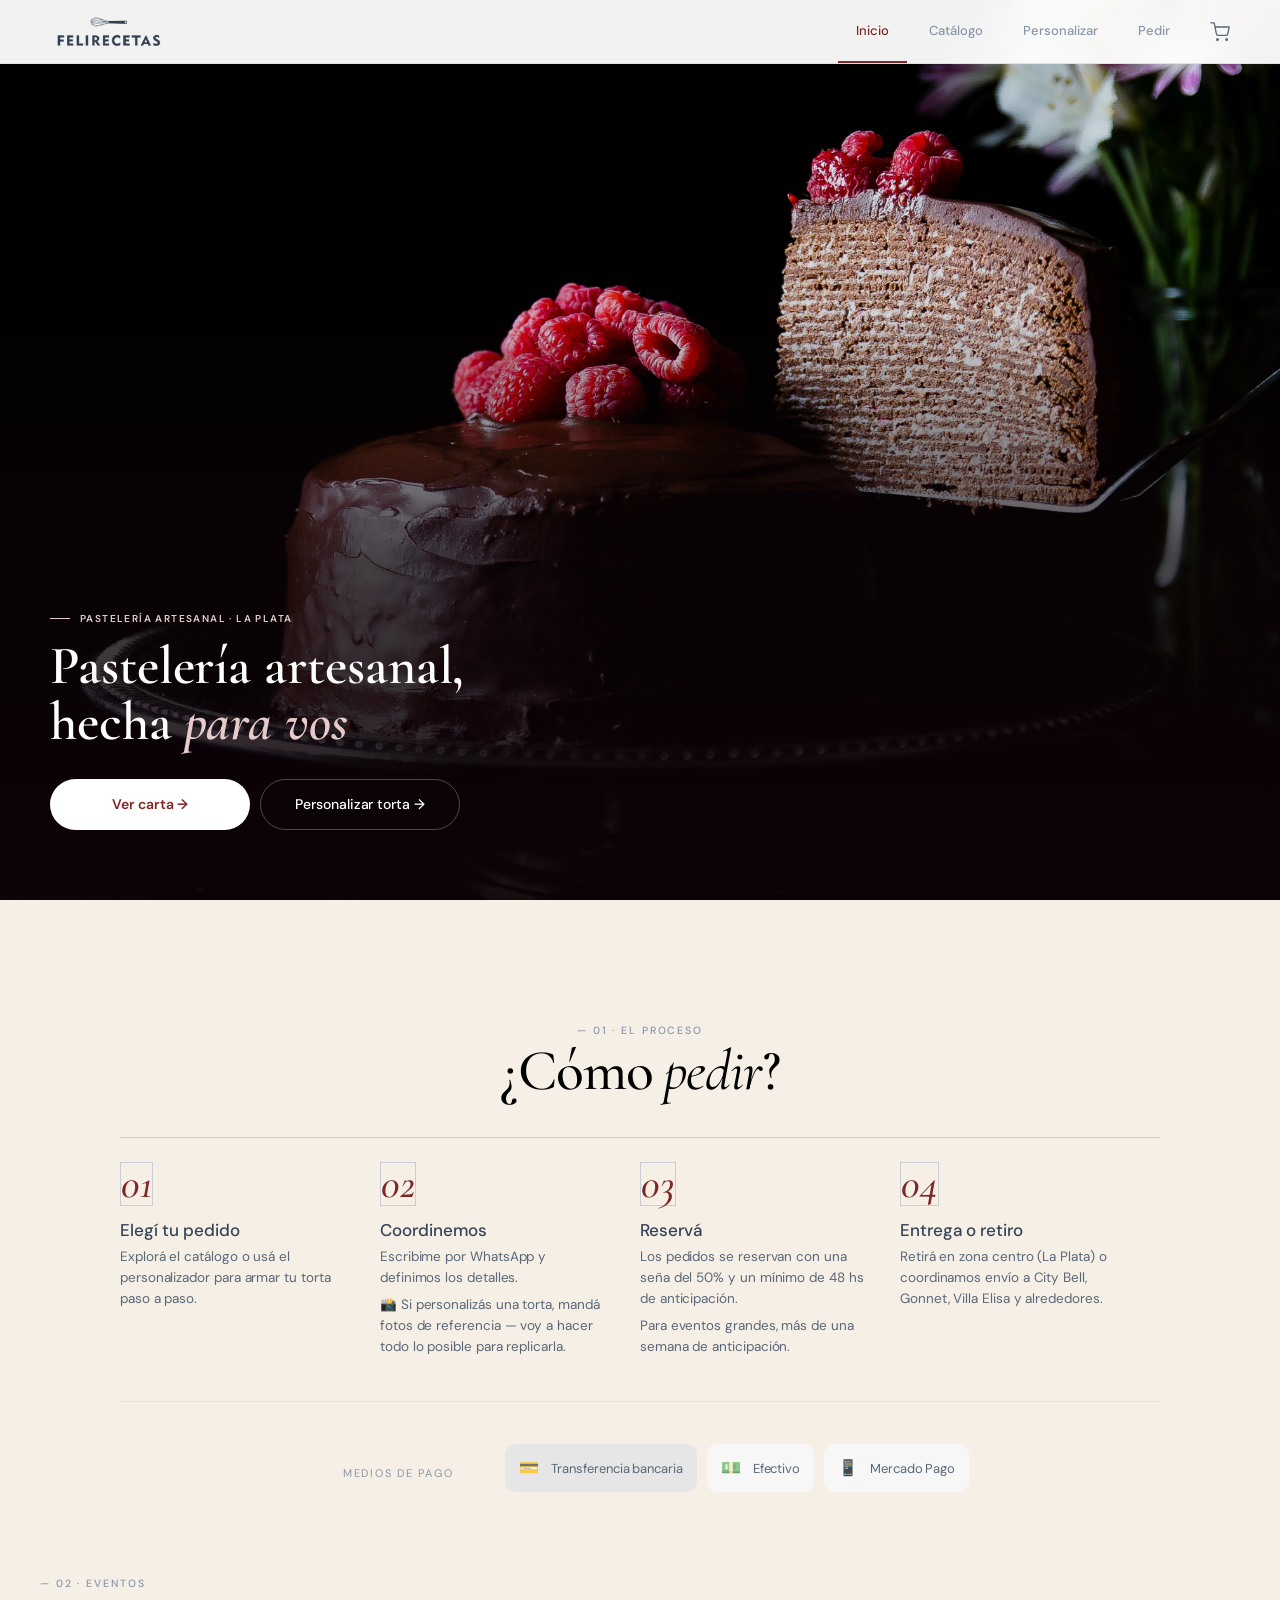
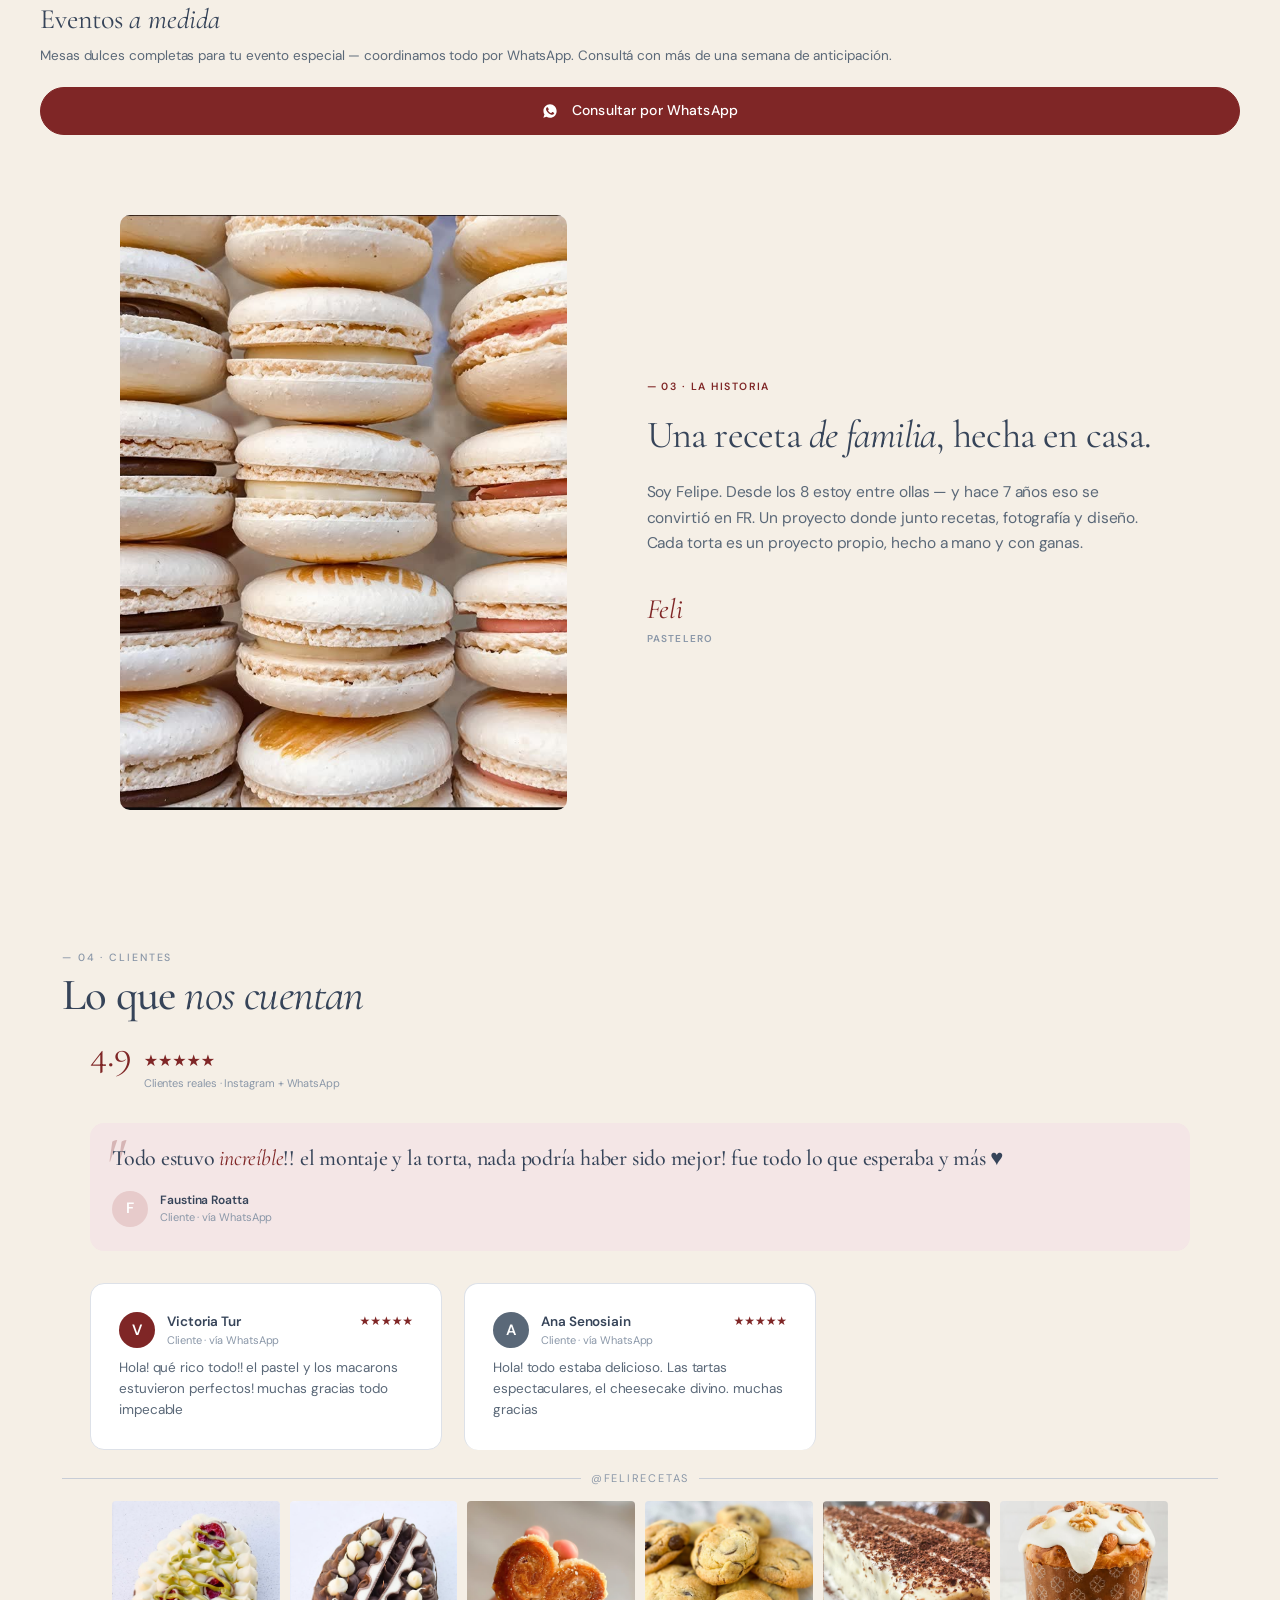
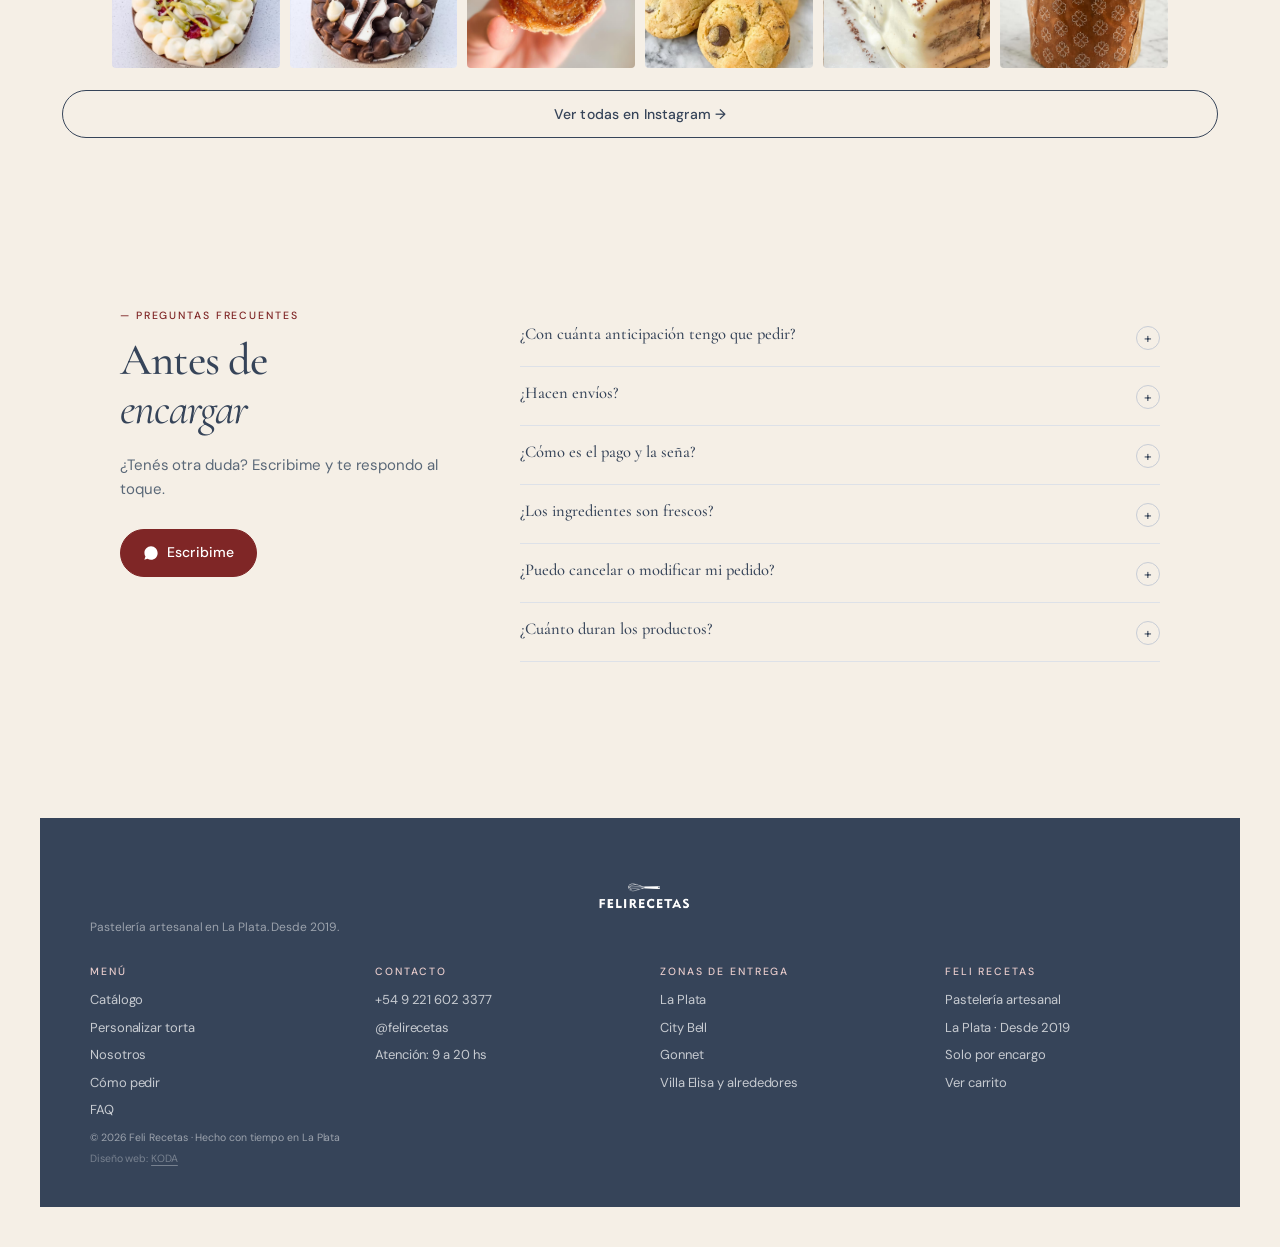
==== commit b0d81e42: "Desktop redesign: Historia cream, Catálogo 3-col, Cómo pedir, FAQ 2-col - Historia: fondo crema dere" ====
--- a/index.html
+++ b/index.html
@@ -685,7 +685,11 @@
         border-radius: 0 !important;
         margin: 0 !important;
         box-shadow: none !important;
+        overflow: visible !important;
+        padding: 0 !important;
       }
+      /* Ocultar párrafo intro de cómo pedir y también el howto-body padding wrapper */
+      #como-pedir-body > div:first-child { display: none !important; }
     }
   </style>
 </head>
@@ -1004,6 +1008,8 @@
         <div class="eyebrow">— 02 · La carta</div>
         <div class="h2" style="margin-top:4px">Nuestros <span class="serif-i">productos</span></div>
       </div>
+      <!-- Desktop only: descripción al lado del título -->
+      <p class="catalog-desc-desktop">Todo se hornea a pedido. Precios de referencia para tamaño mediano; ajustamos según porciones.</p>
     </div>
 
     <!-- Filters -->
@@ -1266,6 +1272,18 @@
     </div>
 
     <div class="faq-layout">
+
+    <!-- Desktop: columna izquierda con título y CTA (oculto en mobile) -->
+    <div class="faq-help-box">
+      <div class="eyebrow" style="color:var(--wine)">— Preguntas frecuentes</div>
+      <div class="h1" style="margin-top:12px;line-height:1.1">Antes de<br><span class="serif-i">encargar</span></div>
+      <p style="margin-top:18px;font-size:15px;line-height:1.6;color:var(--ink-2)">¿Tenés otra duda? Escribime y te respondo al toque.</p>
+      <a href="https://wa.me/5492216023377" target="_blank" class="btn btn-wine" style="margin-top:28px;display:inline-flex;align-items:center;gap:8px;text-decoration:none">
+        <svg width="16" height="16" viewBox="0 0 24 24" fill="currentColor"><path d="M12.04 2C6.58 2 2.13 6.45 2.13 11.91c0 1.92.55 3.79 1.6 5.41L2 22l4.79-1.26a9.9 9.9 0 005.25 1.5c5.46 0 9.91-4.45 9.91-9.91S17.5 2 12.04 2z"/></svg>
+        Escribime
+      </a>
+    </div>
+
     <div class="faq-list">
 
       <div class="faq-item">
--- a/styles.css
+++ b/styles.css
@@ -577,10 +577,9 @@
 }
 .faq-item.open .faq-answer { display: block; }
 
-.faq-help-box {
-  margin: 26px 22px 30px; padding: 22px;
-  background: var(--bg-soft); border-radius: 14px; text-align: center;
-}
+/* faq-help-box y catalog-desc: ocultos en mobile, visibles solo en desktop */
+.faq-help-box { display: none; }
+.catalog-desc-desktop { display: none; }
 
 /* ─── Final CTA + Footer ──────────────────────── */
 .final-cta {
@@ -937,10 +936,26 @@
   .featured-wrap .product-card-big .card-img {
     height: auto; min-height: 280px; border-radius: 0;
   }
+  /* Catálogo header: 2 columnas (título izq, descripción der) */
+  #catalogo .section-head {
+    display: flex !important;
+    justify-content: space-between !important;
+    align-items: flex-end !important;
+    gap: 40px !important;
+  }
+  .catalog-desc-desktop {
+    font-family: var(--sans);
+    font-size: 14.5px;
+    line-height: 1.6;
+    color: var(--ink-2);
+    max-width: 340px;
+    flex-shrink: 0;
+    margin-bottom: 4px;
+  }
   .products-grid {
-    grid-template-columns: repeat(4, 1fr);
+    grid-template-columns: repeat(3, 1fr);
     padding: 0 50px 32px;
-    gap: 18px;
+    gap: 22px;
   }
   .products-grid .product-card-big { display: none; }
 
@@ -979,11 +994,29 @@
   }
   .stat-n { font-size: 54px; }
 
-  /* ── Cómo pedir desktop: 4 columnas horizontales ── */
-  #como-pedir > div:first-child { padding: 48px 50px 0; }
+  /* ── Cómo pedir desktop: heading centrado + 4 columnas ── */
+  /* Hacer el toggle no interactivo y transformarlo en heading */
+  .howto-toggle {
+    cursor: default !important;
+    pointer-events: none !important;
+    flex-direction: column !important;
+    align-items: center !important;
+    text-align: center !important;
+    padding: 64px 50px 0 !important;
+    background: none !important;
+    border: none !important;
+  }
+  .howto-chevron { display: none !important; }
+  .howto-pill { display: none !important; }
+  .howto-toggle-text { width: 100%; }
+  .howto-toggle-text .eyebrow { text-align: center; }
+  .howto-toggle-text .h1 {
+    font-size: clamp(40px, 4.5vw, 64px) !important;
+    letter-spacing: -.02em;
+  }
   .howto-grid {
     display: flex; flex-direction: column;
-    gap: 0; padding: 28px 50px 60px;
+    gap: 0; padding: 36px 80px 60px;
   }
   .howto-steps {
     display: grid; grid-template-columns: repeat(4, 1fr);
@@ -991,37 +1024,82 @@
   }
   .step-row {
     flex-direction: column; gap: 0;
-    padding: 20px 32px 24px 0;
+    padding: 24px 32px 28px 0;
     border-top: 1.5px solid var(--rule);
   }
   .step-icon-col { flex-direction: row; align-items: center; margin-bottom: 14px; }
   .step-line { display: none; }
   .step-body { padding-top: 0; }
-  /* Fila de medios de pago + CTA debajo de los pasos */
+  /* Número del paso: más grande en desktop */
+  .step-icon {
+    font-size: 42px !important;
+    width: auto !important; height: auto !important;
+    min-width: unset !important; min-height: unset !important;
+    border-radius: 0 !important;
+    background: none !important;
+    color: var(--wine) !important;
+    font-family: var(--serif) !important;
+    font-weight: 500 !important;
+    line-height: 1 !important;
+    margin-right: 8px !important;
+  }
+  /* Fila de medios de pago debajo */
   .howto-grid > div:nth-child(2) {
-    display: flex; align-items: center; gap: 20px;
+    display: flex; align-items: center; justify-content: center; gap: 20px;
     border-top: 1px solid var(--rule-soft);
-    padding-top: 24px; margin-top: 12px;
-  }
-  .info-cards { flex-direction: row; gap: 8px; padding: 0; }
-  .howto-cta { padding: 0 !important; margin-left: auto; }
-
-  /* ── Historia desktop: strip horizontal compacto ── */
+    padding-top: 28px; margin-top: 16px;
+  }
+  .info-cards { flex-direction: row; gap: 10px; padding: 0; }
+  .howto-cta { display: none !important; }
+
+  /* ── Historia desktop: 2 columnas, fondo crema ── */
+  #historia > div:first-child { display: none !important; }
   #historia > div:last-child {
     display: grid !important;
-    grid-template-columns: 0.8fr 1.2fr;
-    margin: 0 50px !important;
-    border-radius: 16px;
-    overflow: hidden;
-    max-height: 320px;
+    grid-template-columns: 1fr 1.15fr;
+    margin: 80px 80px !important;
+    border-radius: 0 !important;
+    overflow: visible !important;
+    max-height: none !important;
+    gap: 80px;
+    align-items: center;
   }
   #historia .hist-img {
-    aspect-ratio: unset;
-    height: 100%;
-    max-height: 320px;
-  }
-  #historia .hist-content { padding: 36px 52px 40px; }
-  #historia > div:first-child { padding: 48px 50px 24px; }
+    aspect-ratio: 3/4 !important;
+    height: auto !important;
+    max-height: none !important;
+    border-radius: 10px !important;
+  }
+  #historia .hist-content {
+    background: transparent !important;
+    padding: 0 !important;
+  }
+  #historia .hist-eyebrow { color: var(--wine) !important; }
+  #historia .hist-title {
+    color: var(--ink) !important;
+    font-size: clamp(34px, 3vw, 52px) !important;
+    line-height: 1.08 !important;
+  }
+  #historia .hist-title em { color: var(--ink) !important; }
+  #historia .hist-body {
+    color: var(--ink-2) !important;
+    font-size: 15.5px !important;
+    line-height: 1.65 !important;
+    margin-bottom: 36px !important;
+  }
+  #historia .hist-author {
+    flex-direction: column !important;
+    align-items: flex-start !important;
+    gap: 4px !important;
+  }
+  #historia .hist-avatar { display: none !important; }
+  #historia .hist-author-name {
+    font-style: italic !important;
+    color: var(--wine) !important;
+    font-size: 28px !important;
+    line-height: 1.2 !important;
+  }
+  #historia .hist-author-role { color: var(--ink-3) !important; }
 
   /* ── Reviews ── */
   #testimonios > div:first-child { padding: 56px 50px 0; }
@@ -1038,15 +1116,18 @@
   .instagram-grid { padding: 0 50px; gap: 10px; grid-template-columns: repeat(6, 1fr); }
   #testimonios > div:last-child { padding: 20px 50px 40px; }
 
-  /* ── FAQ ── */
-  #faq > div:first-child { padding: 56px 50px 0; }
+  /* ── FAQ desktop: 2 columnas — título izq, accordion der ── */
+  #faq > div:first-child { display: none !important; }
+  .faq-help-box { display: block !important; }
   .faq-layout {
-    display: grid; grid-template-columns: 3fr 2fr;
-    align-items: start; gap: 56px;
-    padding: 32px 50px 80px;
+    display: grid; grid-template-columns: 1fr 2fr;
+    align-items: start; gap: 80px;
+    padding: 80px 80px 100px;
   }
   .faq-layout .faq-list { padding: 0; }
-  .faq-layout .faq-help-box { margin: 0; position: sticky; top: 100px; }
+  .faq-layout .faq-help-box {
+    position: sticky; top: 100px;
+  }
 
   /* ── Final CTA ── */
   .final-cta { padding: 96px 50px 80px; }
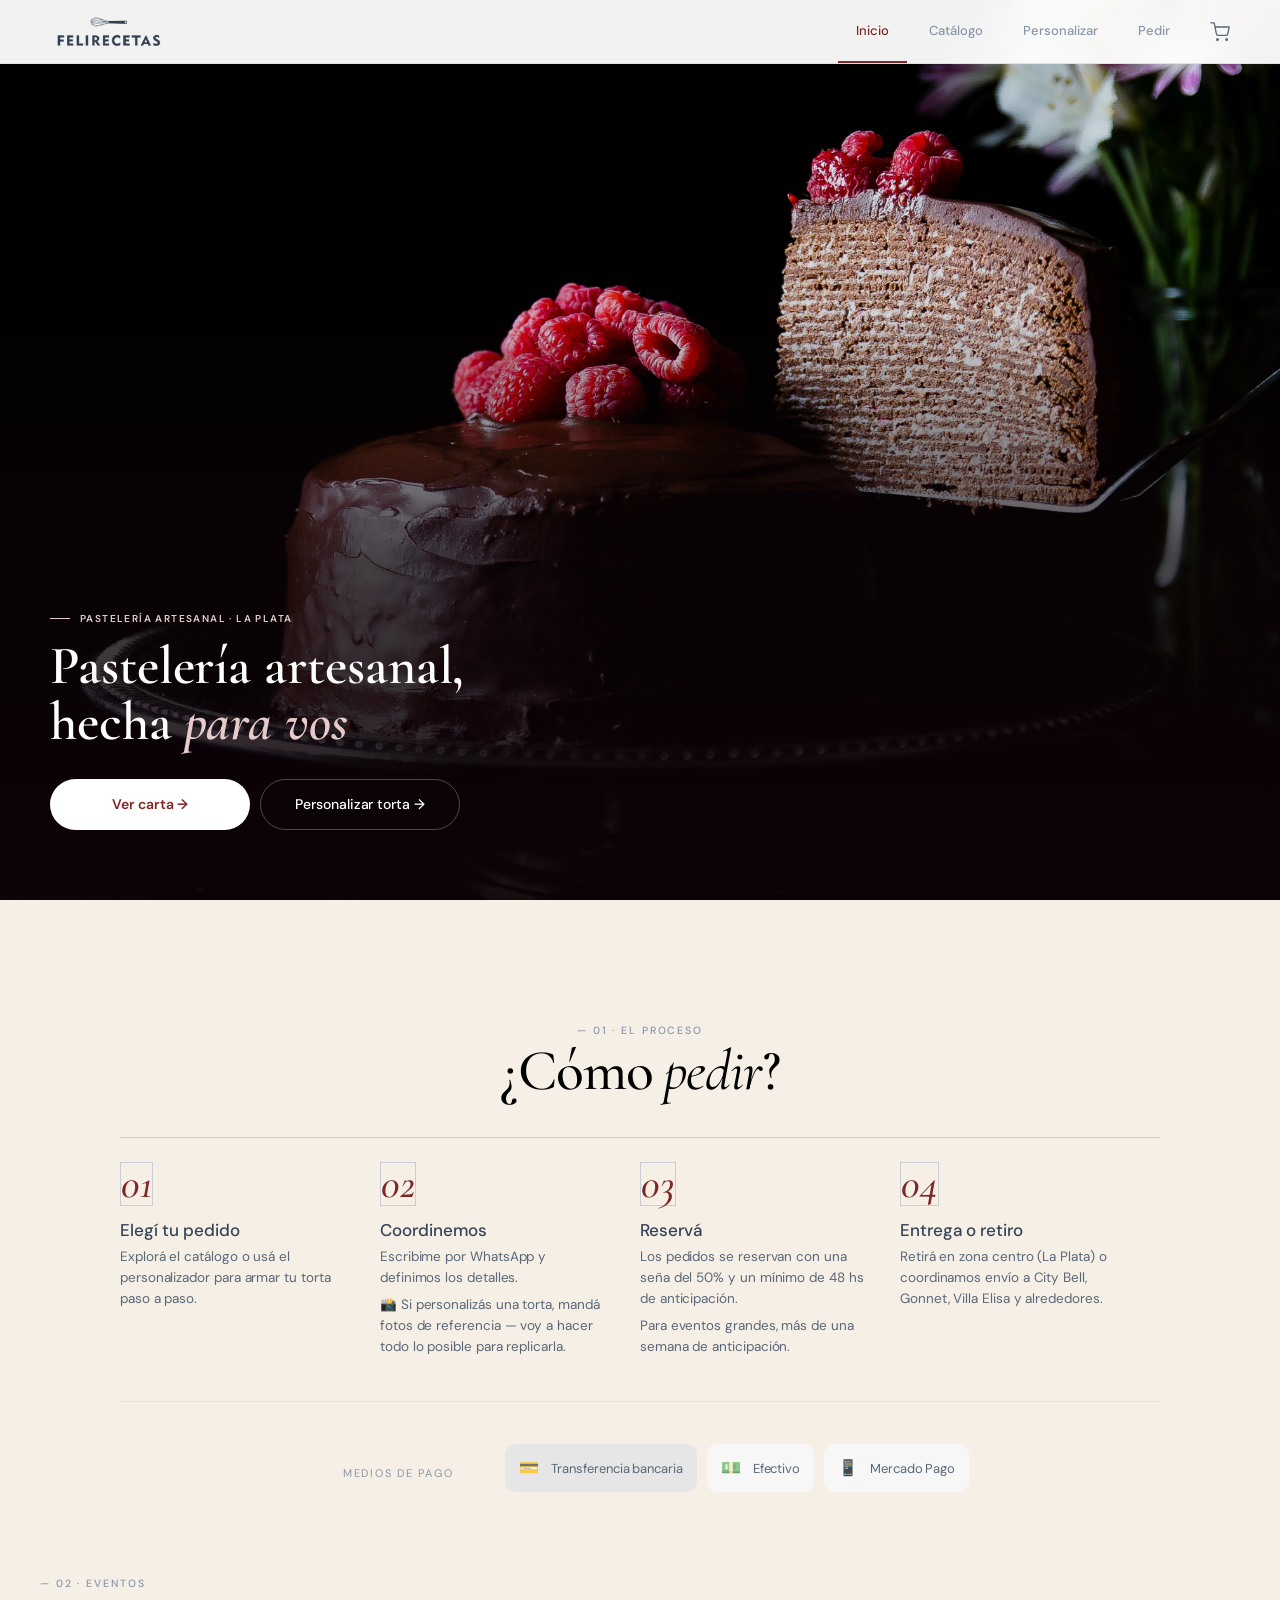
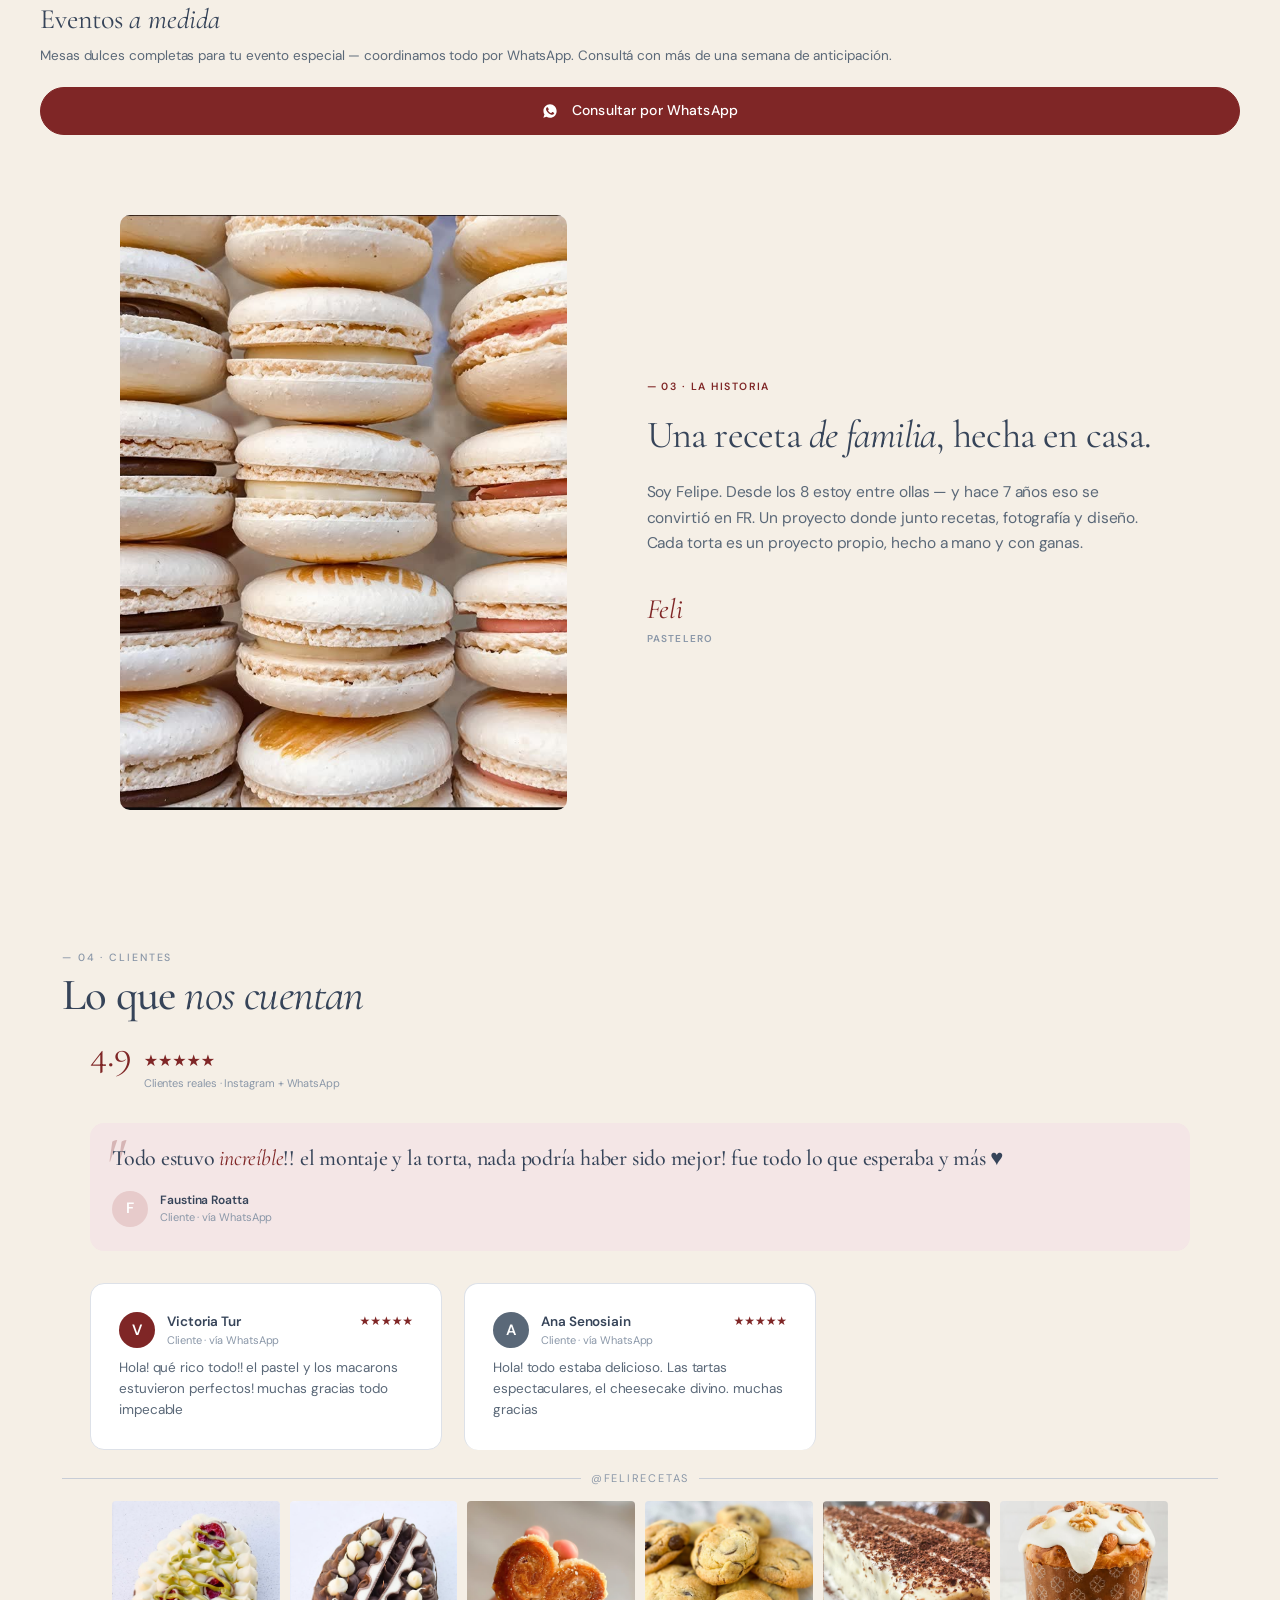
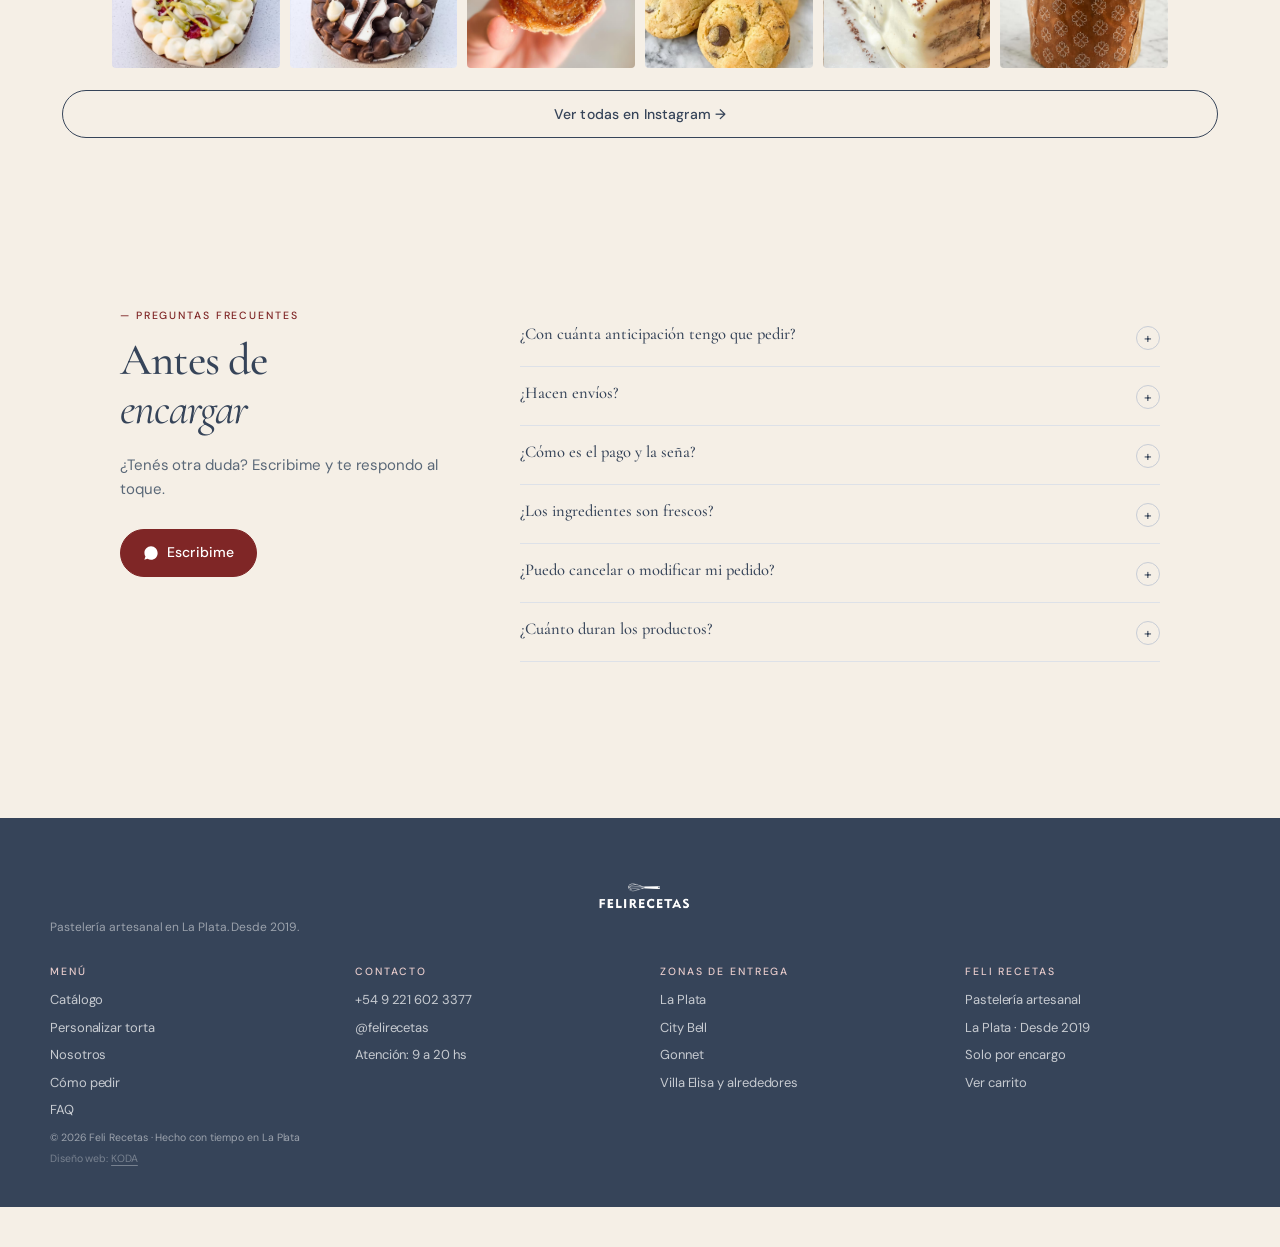
==== commit 9eb5e1d5: "Modal producto desktop: split 50/50 foto cuadrada + detalles - Foto ocupa el panel izquierdo (420px," ====
--- a/index.html
+++ b/index.html
@@ -676,6 +676,65 @@
       font-family: var(--sans); font-size: 10px; font-weight: 600;
       letter-spacing: .12em; text-transform: uppercase; color: var(--surface-dark-ink-2); margin-top: 4px;
     }
+    /* ── Modal de producto ── */
+    .pm-right-panel { display: contents; } /* mobile: los hijos se comportan como hermanos directos */
+    .pm-desktop-title { display: none; }   /* oculto en mobile */
+
+    /* Desktop: split 50/50 — foto izquierda, detalles derecha */
+    @media (min-width: 768px) {
+      #productModal {
+        align-items: center !important;
+        padding: 24px !important;
+      }
+      #productModalInner {
+        flex-direction: row !important;
+        border-radius: 20px !important;
+        max-width: 900px !important;
+        max-height: 88vh !important;
+        overflow: hidden !important;
+        width: 100% !important;
+      }
+      /* La foto ocupa el lado izquierdo, cuadrada */
+      #pmImg {
+        flex: 0 0 420px !important;
+        width: 420px !important;
+        height: 100% !important;
+        border-radius: 20px 0 0 20px !important;
+        align-self: stretch !important;
+      }
+      /* Ocultar drag-handle pill y overlay-gradient en desktop */
+      #pmImg > div:first-child,
+      #pmImg > div:nth-child(2) { display: none !important; }
+      /* El panel derecho ocupa el resto */
+      .pm-right-panel {
+        display: flex !important;
+        flex-direction: column !important;
+        flex: 1 !important;
+        overflow: hidden !important;
+        min-width: 0 !important;
+      }
+      /* Título del producto en el panel derecho */
+      .pm-desktop-title {
+        display: block !important;
+        padding: 32px 28px 0 !important;
+        font-family: var(--serif) !important;
+        font-style: italic !important;
+        font-size: 28px !important;
+        line-height: 1.15 !important;
+        color: var(--ink) !important;
+        flex-shrink: 0 !important;
+      }
+      /* Body ocupa el espacio restante */
+      #pmBody { padding: 16px 28px !important; }
+      /* Footer alineado */
+      #pmBody + div { padding: 14px 28px 28px !important; }
+      /* Sin animación bottom-sheet en desktop */
+      #productModal.pm-open #productModalInner { animation: none !important; }
+      #productModalInner.pm-closing { animation: none !important; }
+      /* Sombra centrada, no solo arriba */
+      #productModalInner { box-shadow: 0 24px 80px rgba(0,0,0,.28) !important; }
+    }
+
     /* ── Desktop: fondo crema + sin section-cards ── */
     @media (min-width: 768px) {
       body { background: #F5EFE6; }
@@ -1473,6 +1532,12 @@
       </button>
     </div>
 
+    <!-- Panel derecho (body + footer) — en desktop se pone al lado de la foto -->
+    <div class="pm-right-panel">
+
+    <!-- Título del producto — solo visible en desktop (en mobile va sobre la foto) -->
+    <div id="pmDesktopTitle" class="pm-desktop-title"></div>
+
     <!-- Body (scrollable) -->
     <div id="pmBody" style="padding:16px 22px 16px;flex:1;overflow-y:auto;min-height:0;overscroll-behavior:contain">
       <p id="pmDesc" class="pm-desc-clamp" style="font-size:14px;line-height:1.6;color:var(--ink-2)"></p>
@@ -1506,6 +1571,8 @@
         </a>
       </div>
     </div>
+
+    </div><!-- /pm-right-panel -->
   </div>
 </div>
 
@@ -1915,15 +1982,22 @@
     pmCurrent = p;
     pmSelected = 0;
 
-    // Image
+    // Image — estilos diferentes según pantalla
     const img = document.getElementById('pmImg');
     img.className = 'img-placeholder ' + p.tone;
-    img.style.cssText = `height:240px;border-radius:18px 18px 0 0;position:relative;flex-shrink:0;overflow:hidden;background-image:url('${p.img}');background-size:cover;background-position:center`;
+    const isDesktop = window.innerWidth >= 768;
+    if (isDesktop) {
+      img.style.cssText = `flex:0 0 420px;width:420px;height:100%;border-radius:20px 0 0 20px;position:relative;flex-shrink:0;overflow:hidden;background-image:url('${p.img}');background-size:cover;background-position:center;align-self:stretch`;
+    } else {
+      img.style.cssText = `height:240px;border-radius:18px 18px 0 0;position:relative;flex-shrink:0;overflow:hidden;background-image:url('${p.img}');background-size:cover;background-position:center`;
+    }
     document.getElementById('pmImgLabel').textContent = '';
 
-    // Overlay nombre + eyebrow sobre la foto
+    // Overlay nombre sobre la foto (mobile) + título en panel derecho (desktop)
     document.getElementById('pmImgTitle').textContent   = p.name;
     document.getElementById('pmImgEyebrow').textContent = p.cat || '';
+    var pmDeskTitle = document.getElementById('pmDesktopTitle');
+    if (pmDeskTitle) pmDeskTitle.textContent = p.name;
 
     // Descripción — resetear estado colapsado
     var pmDescEl = document.getElementById('pmDesc');
--- a/styles.css
+++ b/styles.css
@@ -771,8 +771,16 @@
   }
 
   /* Centrar y limitar el ancho de todas las secciones excepto el hero */
-  section:not(#inicio),
+  section:not(#inicio) {
+    max-width: 1200px;
+    margin-left: auto;
+    margin-right: auto;
+  }
+  /* Footer ocupa todo el ancho, el contenido se centra internamente */
   .site-footer {
+    max-width: 100% !important;
+  }
+  .footer-cols, .footer-logo, .footer-rule, .footer-contact {
     max-width: 1200px;
     margin-left: auto;
     margin-right: auto;
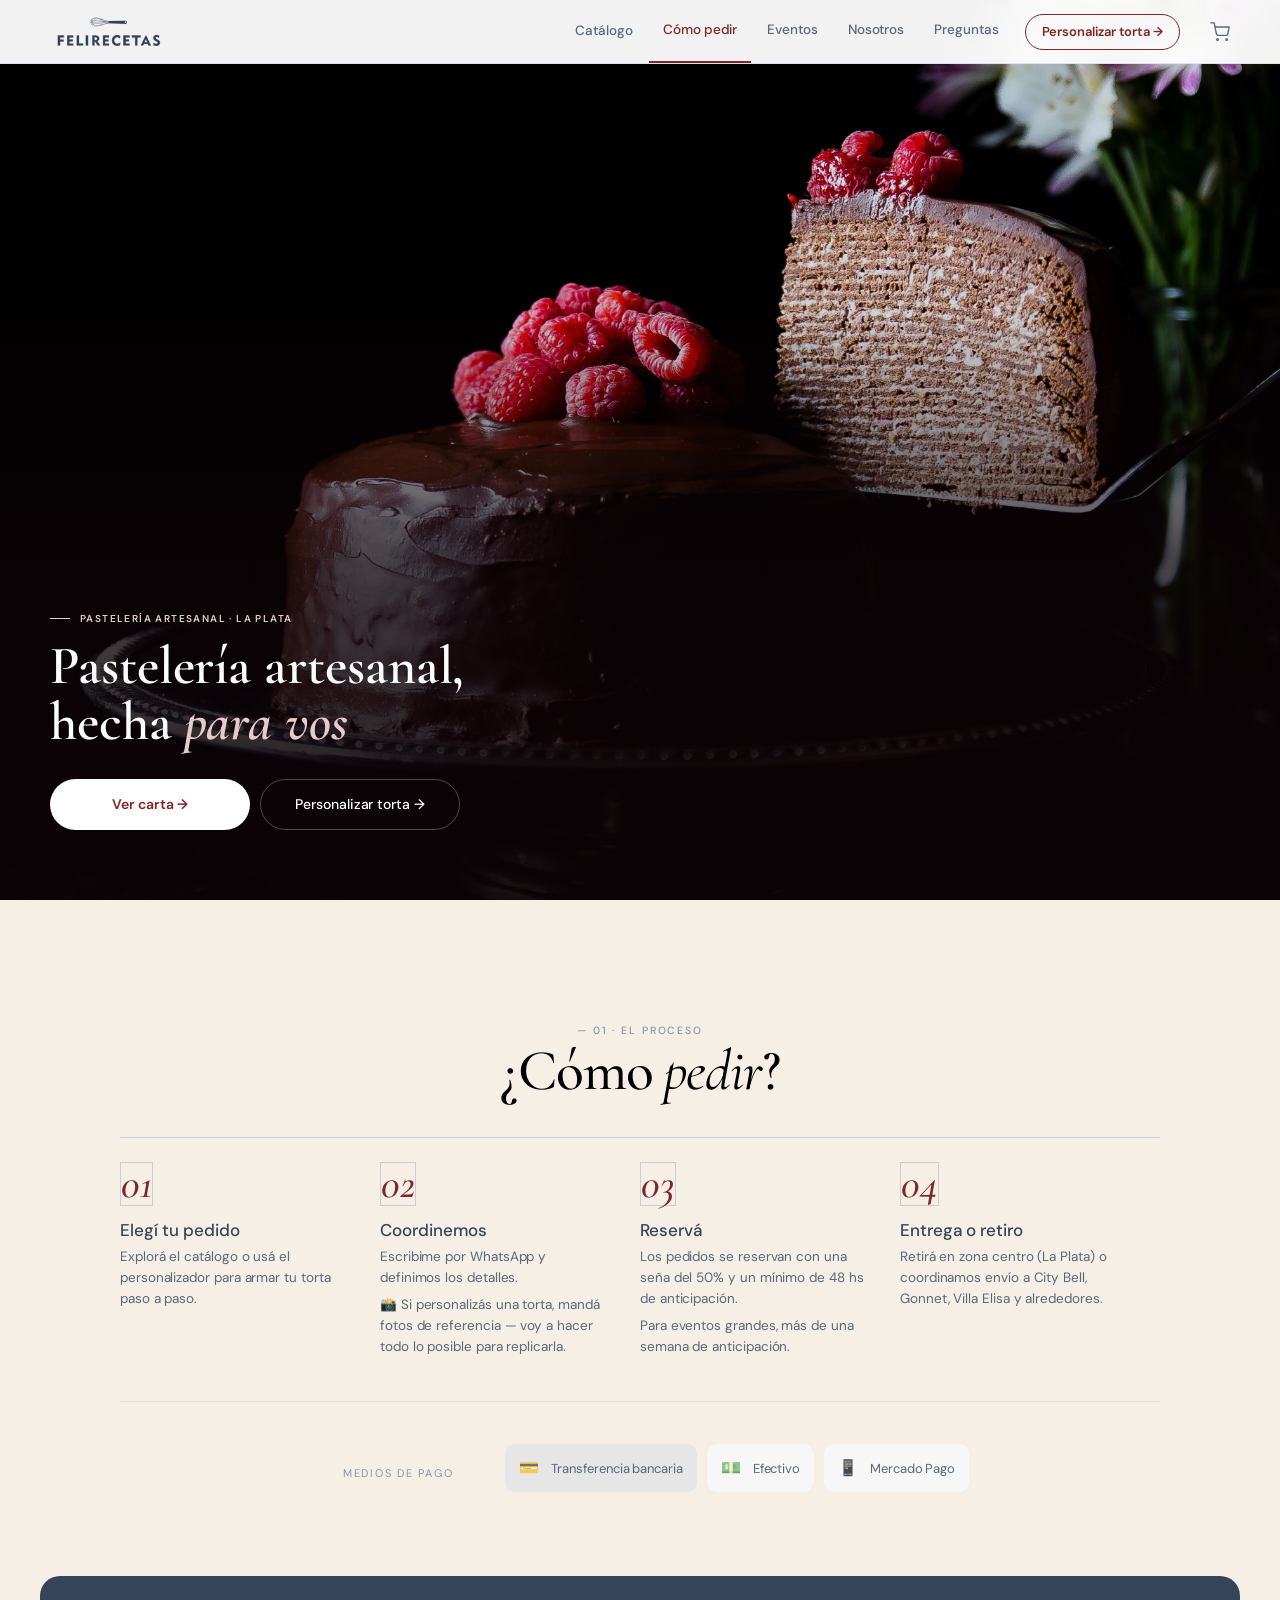
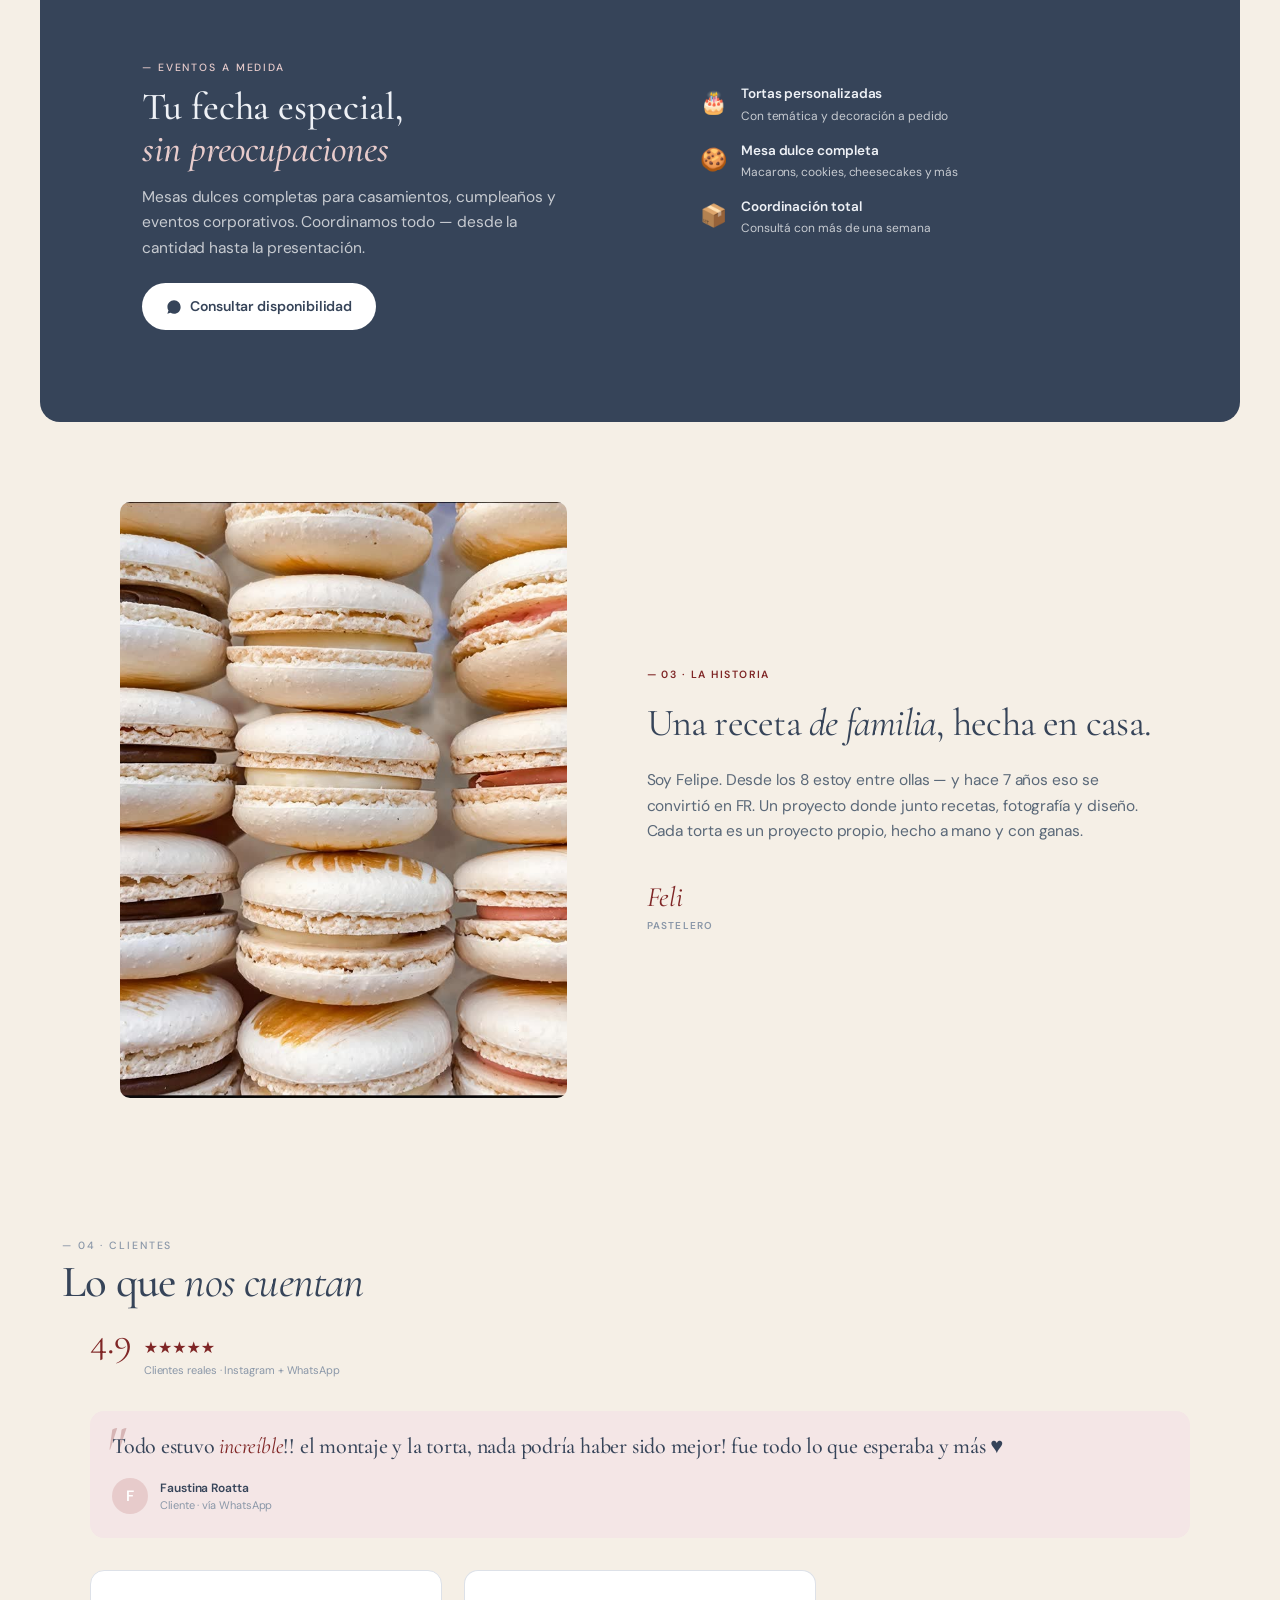
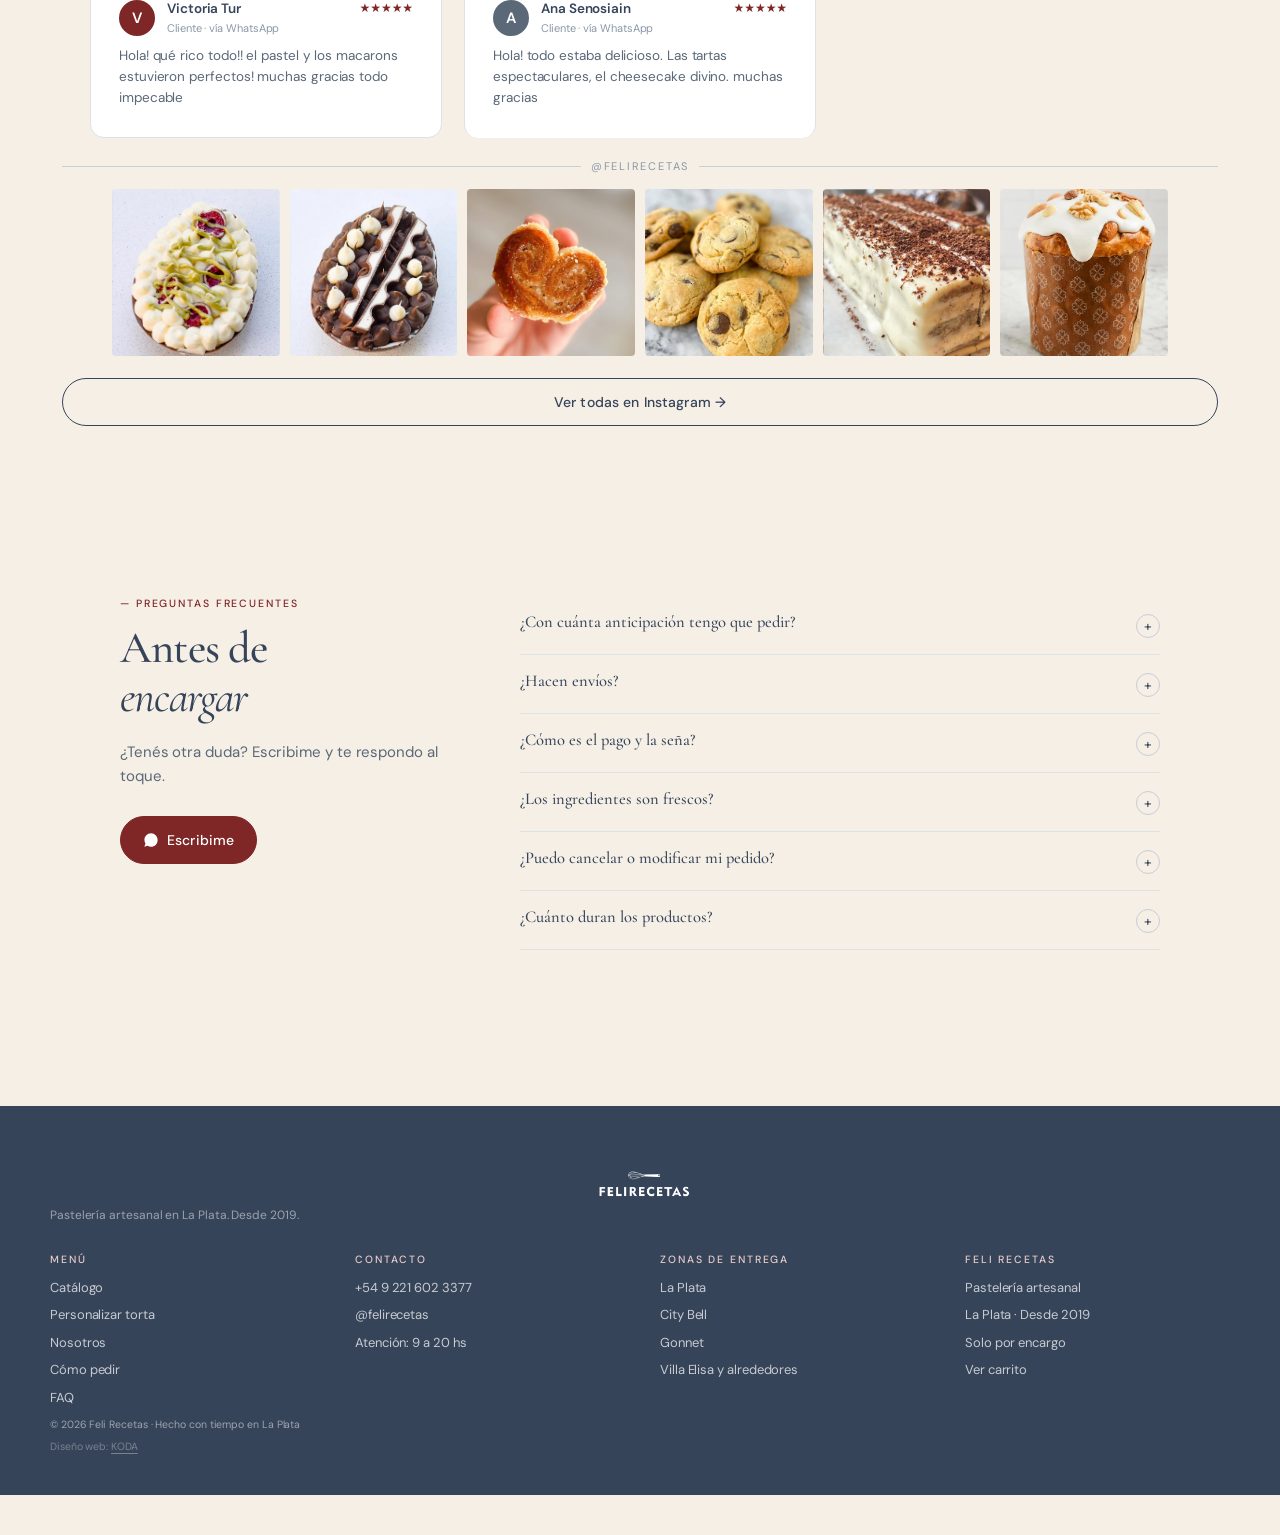
==== commit 2e0c6ff6: "Desktop nav con secciones activas + Eventos rediseño + hover cards - Header desktop: links a todas l" ====
--- a/index.html
+++ b/index.html
@@ -1015,17 +1015,42 @@
 
   <!-- ░░ EVENTOS POR WHATSAPP ░░ -->
   <section id="eventos" style="padding-top:24px">
-    <div class="section-card" style="padding:20px 20px 24px">
-      <div style="display:flex;align-items:center;justify-content:space-between;margin-bottom:12px">
-        <div class="eyebrow">— 02 · Eventos</div>
-      </div>
-      <div style="font-family:var(--serif);font-size:28px;line-height:1.1;margin-bottom:10px;color:var(--ink)">Eventos <em>a medida</em></div>
-      <p style="font-family:var(--sans);font-size:13.5px;line-height:1.6;color:var(--ink-2);margin-bottom:20px">Mesas dulces completas para tu evento especial — coordinamos todo por WhatsApp. Consultá con más de una semana de anticipación.</p>
-      <a href="https://wa.me/5492216023377?text=Hola%20Feli!%20Quiero%20consultar%20por%20una%20mesa%20dulce%20para%20un%20evento%20%F0%9F%8E%82"
-         target="_blank" class="btn btn-wine btn-block">
-        <svg width="16" height="16" viewBox="0 0 24 24" fill="currentColor" style="flex-shrink:0;vertical-align:middle;margin-right:6px"><path d="M12.04 2C6.58 2 2.13 6.45 2.13 11.91c0 1.92.55 3.79 1.6 5.41L2 22l4.79-1.26a9.9 9.9 0 005.25 1.5c5.46 0 9.91-4.45 9.91-9.91S17.5 2 12.04 2zm5.78 14.16c-.25.71-1.42 1.36-2 1.45-.5.08-1.15.11-1.85-.12-.43-.14-.97-.32-1.67-.62-2.95-1.27-4.87-4.24-5.02-4.44-.15-.2-1.2-1.6-1.2-3.05 0-1.45.76-2.16 1.03-2.45.27-.3.59-.37.79-.37.2 0 .39 0 .57.01.18.01.42-.07.66.5.25.62.85 2.07.93 2.22.07.15.12.32.02.52-.1.2-.15.32-.3.5-.15.17-.32.39-.45.52-.15.15-.31.31-.13.62.17.3.78 1.28 1.67 2.07 1.15 1.02 2.11 1.34 2.42 1.49.31.15.49.13.67-.07.18-.2.78-.91.99-1.22.2-.31.4-.26.68-.15.27.1 1.72.81 2.02.96.3.15.49.22.57.35.07.13.07.74-.18 1.45z"/></svg>
-        Consultar por WhatsApp
-      </a>
+    <div class="eventos-banner">
+      <!-- Izquierda: copy -->
+      <div class="eventos-copy">
+        <div class="eyebrow" style="color:var(--surface-dark-accent)">— Eventos a medida</div>
+        <h2 class="eventos-title">Tu fecha especial,<br><em>sin preocupaciones</em></h2>
+        <p class="eventos-desc">Mesas dulces completas para casamientos, cumpleaños y eventos corporativos. Coordinamos todo — desde la cantidad hasta la presentación.</p>
+        <a href="https://wa.me/5492216023377?text=Hola%20Feli!%20Quiero%20consultar%20por%20una%20mesa%20dulce%20para%20un%20evento%20%F0%9F%8E%82"
+           target="_blank" class="eventos-btn">
+          <svg width="16" height="16" viewBox="0 0 24 24" fill="currentColor"><path d="M12.04 2C6.58 2 2.13 6.45 2.13 11.91c0 1.92.55 3.79 1.6 5.41L2 22l4.79-1.26a9.9 9.9 0 005.25 1.5c5.46 0 9.91-4.45 9.91-9.91S17.5 2 12.04 2z"/></svg>
+          Consultar disponibilidad
+        </a>
+      </div>
+      <!-- Derecha: qué incluye -->
+      <div class="eventos-items">
+        <div class="eventos-item">
+          <span class="eventos-item-icon">🎂</span>
+          <div>
+            <div class="eventos-item-title">Tortas personalizadas</div>
+            <div class="eventos-item-sub">Con temática y decoración a pedido</div>
+          </div>
+        </div>
+        <div class="eventos-item">
+          <span class="eventos-item-icon">🍪</span>
+          <div>
+            <div class="eventos-item-title">Mesa dulce completa</div>
+            <div class="eventos-item-sub">Macarons, cookies, cheesecakes y más</div>
+          </div>
+        </div>
+        <div class="eventos-item">
+          <span class="eventos-item-icon">📦</span>
+          <div>
+            <div class="eventos-item-title">Coordinación total</div>
+            <div class="eventos-item-sub">Consultá con más de una semana</div>
+          </div>
+        </div>
+      </div>
     </div>
   </section>
 
@@ -1485,23 +1510,38 @@
   <a href="#" onclick="switchView('main');return false;" class="tabbar-logo">
     <img src="logoheader.png" alt="Feli Recetas">
   </a>
-  <button class="tab active" id="tab-home" onclick="goTo('inicio','tab-home')">
+
+  <!-- Mobile tabs (visible solo en mobile) -->
+  <button class="tab active mobile-tab" id="tab-home" onclick="goTo('inicio','tab-home')">
     <svg width="20" height="20" viewBox="0 0 20 20" fill="none" stroke="currentColor" stroke-width="1.4" stroke-linecap="round" stroke-linejoin="round"><path d="M3 9l7-6 7 6v8a1 1 0 01-1 1h-4v-5H8v5H4a1 1 0 01-1-1V9z"/></svg>
     <span>Inicio</span>
     <div class="dot"></div>
   </button>
-  <button class="tab" id="tab-catalogo" onclick="switchView('catalogo')">
+  <button class="tab mobile-tab" id="tab-catalogo" onclick="switchView('catalogo')">
     <svg width="20" height="20" viewBox="0 0 20 20" fill="none" stroke="currentColor" stroke-width="1.4" stroke-linecap="round"><rect x="3" y="4" width="6" height="6" rx="1"/><rect x="11" y="4" width="6" height="6" rx="1"/><rect x="3" y="11" width="6" height="6" rx="1"/><rect x="11" y="11" width="6" height="6" rx="1"/></svg>
     <span>Catálogo</span>
   </button>
-  <button class="tab" id="tab-personalizar" onclick="window.location.href='configurar.html'">
+  <button class="tab mobile-tab" id="tab-personalizar" onclick="window.location.href='configurar.html'">
     <svg width="20" height="20" viewBox="0 0 20 20" fill="none" stroke="currentColor" stroke-width="1.4" stroke-linecap="round" stroke-linejoin="round"><path d="M15 2l3 3-10 10H5v-3L15 2z"/><path d="M13 4l3 3"/><path d="M5 17h10"/></svg>
     <span>Personalizar</span>
   </button>
-  <button class="tab" id="tab-pedir" onclick="window.open('https://wa.me/5492216023377?text=Hola%20Feli!%20Quiero%20hacer%20un%20pedido','_blank')">
+  <button class="tab mobile-tab" id="tab-pedir" onclick="window.open('https://wa.me/5492216023377?text=Hola%20Feli!%20Quiero%20hacer%20un%20pedido','_blank')">
     <svg width="20" height="20" viewBox="0 0 20 20" fill="none" stroke="currentColor" stroke-width="1.4" stroke-linecap="round"><path d="M4 6h12l-1.5 8.5a1.5 1.5 0 01-1.5 1.3H7a1.5 1.5 0 01-1.5-1.3L4 6z"/><path d="M7 6V4.5a3 3 0 016 0V6"/></svg>
     <span>Pedir</span>
   </button>
+
+  <!-- Desktop nav links (visible solo en desktop) -->
+  <div class="desktop-nav" id="desktopNav">
+    <button class="dnav-link" onclick="switchView('catalogo')" data-section="catalogo">Catálogo</button>
+    <a class="dnav-link" href="#como-pedir" data-section="como-pedir">Cómo pedir</a>
+    <a class="dnav-link" href="#eventos" data-section="eventos">Eventos</a>
+    <a class="dnav-link" href="#historia" data-section="historia">Nosotros</a>
+    <a class="dnav-link" href="#faq" data-section="faq">Preguntas</a>
+  </div>
+
+  <!-- Desktop CTA: Personalizar torta -->
+  <a href="configurar.html" class="dnav-cta">Personalizar torta →</a>
+
   <a href="cart.html" class="tabbar-cart-btn" aria-label="Ver carrito">
     <svg width="20" height="20" viewBox="0 0 24 24" fill="none" stroke="currentColor" stroke-width="1.6" stroke-linecap="round" stroke-linejoin="round"><circle cx="9" cy="21" r="1"/><circle cx="20" cy="21" r="1"/><path d="M1 1h4l2.68 13.39a2 2 0 002 1.61h9.72a2 2 0 002-1.61L23 6H6"/></svg>
     <span id="tabbar-cart-badge" style="display:none;position:absolute;top:8px;right:6px;background:var(--wine);color:#fff;font-size:10px;font-weight:700;min-width:17px;height:17px;border-radius:999px;display:none;align-items:center;justify-content:center;padding:0 4px;line-height:1"></span>
@@ -1892,7 +1932,7 @@
   // ── Product data ──
   const PRODUCTS = {
     'pavlova': {
-      name: 'Pavlova de la casa', cat: 'Torta · destacada', tone: 'wine', img: 'pm-pavlova.jpg',
+      name: 'Pavlova de la casa', cat: 'Torta · destacada', tone: 'wine', img: 'producto.pavlova.jpg',
       desc: 'Merengue crujiente por fuera y suave por dentro, cubierto con crema chantilly batida a mano y frutos rojos de estación. El postre favorito de la casa.',
       tags: ['Merengue casero', 'Frutos rojos', 'Hecho el día anterior'],
       sizes: [
@@ -1902,7 +1942,7 @@
       ],
     },
     'macarons': {
-      name: 'Macarons', cat: 'Dulces · clásico', tone: 'cream', img: 'nosotros.jpg',
+      name: 'Macarons', cat: 'Dulces · clásico', tone: 'cream', img: 'producto.macarons.jpg',
       desc: 'Macarons artesanales con coquille de almendra — crocantes por fuera, tiernos por dentro. Sabores de temporada: chocolate, vainilla, frambuesa, pistacho y café. Cada unidad hecha a mano.',
       tags: ['Almendra', 'Sin conservantes', 'Sabores rotativos'],
       sizes: [
@@ -1912,7 +1952,7 @@
       ],
     },
     'cheesecake-ny': {
-      name: 'Cheesecake estilo NY', cat: 'Cheesecake · nuevo', tone: 'gold', img: 'pm-cheesecake.jpg',
+      name: 'Cheesecake estilo NY', cat: 'Cheesecake · nuevo', tone: 'gold', img: 'producto.cheesecake.jpg',
       desc: 'Base crocante de galletita mantecosa, relleno cremoso de queso crema horneado en baño maría y coulis de frutos rojos. Textura densa y sedosa — el cheesecake que hace llorar de felicidad.',
       tags: ['Estilo Nueva York', 'Baño maría', 'Servir frío'],
       sizes: [
@@ -1922,7 +1962,7 @@
       ],
     },
     'red-velvet': {
-      name: 'Red Velvet', cat: 'Torta · popular', tone: 'wine', img: 'pm-red-velvet.jpg',
+      name: 'Red Velvet', cat: 'Torta · popular', tone: 'wine', img: 'producto.red.velvet.jpeg',
       desc: 'Bizcocho aterciopelado, húmedo y con un toque de cacao, cubierto con frosting de queso crema batido a mano. El equilibrio perfecto entre lo dulce y lo ácido.',
       tags: ['Queso crema', 'Bizcocho húmedo', 'Hecho el día anterior'],
       sizes: [
@@ -1932,7 +1972,7 @@
       ],
     },
     'cookies': {
-      name: 'Cookies con chips de chocolate', cat: 'Dulces · clásico', tone: 'choc', img: 'pm-cookies.jpg',
+      name: 'Cookies con chips de chocolate', cat: 'Dulces · clásico', tone: 'choc', img: 'producto.cookies.jpg',
       desc: 'Cookies crujientes por fuera, tiernas por dentro, con chips de chocolate de cobertura. Mínimo por 6 unidades. Se hornean el día anterior a la entrega para que lleguen en su punto justo.',
       tags: ['Chips de chocolate', 'Horno fresco', 'Desde x 6'],
       sizes: [
@@ -1942,7 +1982,7 @@
       ],
     },
     'key-lime-pie': {
-      name: 'Key lime pie', cat: 'Torta · temporada', tone: 'gold', img: 'pm-lemon-pie.jpg',
+      name: 'Key lime pie', cat: 'Torta · temporada', tone: 'gold', img: 'producto.lemon-pie.jpg',
       desc: 'Base de galletita mantecosa, relleno cremoso de lima y merengue suizo tostado. Cítrica, fresca y perfectamente equilibrada. Producto de temporada — edición actual.',
       tags: ['Lima fresca', 'Merengue suizo', 'Sin conservantes'],
       sizes: [
@@ -1952,7 +1992,7 @@
       ],
     },
     'marquise': {
-      name: 'Marquise de chocolate', cat: 'Chocolate · clásico', tone: 'choc', img: 'pm-marquise.jpg',
+      name: 'Marquise de chocolate', cat: 'Chocolate · clásico', tone: 'choc', img: 'producto.brownie.jpg',
       desc: 'Torta de chocolate semi-amargo sin harina, de textura sedosa y densa — entre mousse y fondant. Solo cuatro ingredientes: chocolate, manteca, azúcar y huevos. Se sirve a temperatura ambiente.',
       tags: ['Sin harina', 'Chocolate semi-amargo', 'Tipo brownie'],
       sizes: [
@@ -1962,7 +2002,7 @@
       ],
     },
     'tarta-tofee': {
-      name: 'Tarta tipo toffee', cat: 'Torta · popular', tone: 'cream', img: 'tarta-tofee.jpg',
+      name: 'Tarta tipo toffee', cat: 'Torta · popular', tone: 'cream', img: 'producto.tarta.tipo.toffee.jpg.jpg',
       desc: 'Base de masa sablée mantecosa, relleno de caramelo toffee casero y cobertura de crema. Dulce, cremosa y con ese toque crocante en la base que no podés dejar de comer.',
       tags: ['Caramelo toffee', 'Base crocante', 'Artesanal'],
       sizes: [
@@ -2482,6 +2522,41 @@
     if (e.persisted) updateCartBadge();
   });
 
+  // ── Desktop nav: highlight de sección activa ──────────────────────
+  (function() {
+    if (window.innerWidth < 768) return; // solo desktop
+
+    var SECTIONS = ['como-pedir', 'eventos', 'historia', 'testimonios', 'faq'];
+    var links = document.querySelectorAll('.dnav-link[data-section]');
+
+    function setActive(id) {
+      links.forEach(function(l) {
+        l.classList.toggle('dnav-active', l.dataset.section === id);
+      });
+    }
+
+    // IntersectionObserver: marca la sección que ocupa más del 30% del viewport
+    if ('IntersectionObserver' in window) {
+      var obs = new IntersectionObserver(function(entries) {
+        entries.forEach(function(entry) {
+          if (entry.isIntersecting) setActive(entry.target.id);
+        });
+      }, { rootMargin: '-20% 0px -60% 0px', threshold: 0 });
+
+      SECTIONS.forEach(function(id) {
+        var el = document.getElementById(id);
+        if (el) obs.observe(el);
+      });
+    }
+
+    // Scroll: highlight "Catálogo" cuando está activo
+    window.addEventListener('scroll', function() {
+      if (document.body.classList.contains('showing-catalogo')) {
+        setActive('catalogo');
+      }
+    }, { passive: true });
+  })();
+
 </script>
 
 </body>
--- a/styles.css
+++ b/styles.css
@@ -91,6 +91,62 @@
 #como-pedir,
 #eventos {
   --surface-soft: var(--c-white);
+}
+
+/* ── Desktop nav: oculto en mobile ── */
+.desktop-nav { display: none; }
+.dnav-cta    { display: none; }
+
+/* ── Eventos banner ── */
+.eventos-banner {
+  background: var(--surface-dark);
+  border-radius: 16px;
+  margin: 0 16px;
+  padding: 28px 22px 32px;
+  color: var(--surface-dark-ink);
+}
+.eventos-title {
+  font-family: var(--serif);
+  font-size: 30px;
+  font-weight: 500;
+  line-height: 1.1;
+  color: var(--surface-dark-ink);
+  margin: 10px 0 14px;
+}
+.eventos-title em { color: var(--surface-dark-accent); font-style: italic; }
+.eventos-desc {
+  font-family: var(--sans);
+  font-size: 14px;
+  line-height: 1.6;
+  color: var(--surface-dark-ink-2);
+  margin-bottom: 22px;
+}
+.eventos-btn {
+  display: inline-flex; align-items: center; gap: 8px;
+  background: #fff;
+  color: var(--surface-dark);
+  font-family: var(--sans);
+  font-size: 13.5px;
+  font-weight: 600;
+  padding: 12px 20px;
+  border-radius: 999px;
+  text-decoration: none;
+  transition: opacity .15s;
+  border: none;
+}
+.eventos-btn:hover { opacity: .88; }
+.eventos-items { margin-top: 24px; display: flex; flex-direction: column; gap: 16px; }
+.eventos-item {
+  display: flex; align-items: flex-start; gap: 14px;
+}
+.eventos-item-icon { font-size: 22px; flex-shrink: 0; margin-top: 2px; }
+.eventos-item-title {
+  font-family: var(--sans); font-size: 13.5px; font-weight: 600;
+  color: var(--surface-dark-ink);
+}
+.eventos-item-sub {
+  font-family: var(--sans); font-size: 12px;
+  color: var(--surface-dark-ink-2); margin-top: 2px;
 }
 
 #historia {
@@ -903,6 +959,80 @@
   section#inicio { padding-top: 0; }
   body.showing-catalogo #catalogo { padding-top: 64px !important; }
 
+  /* ── Mobile tabs: ocultos en desktop ── */
+  .mobile-tab { display: none !important; }
+
+  /* ── Desktop nav: links de sección ── */
+  .desktop-nav {
+    display: flex;
+    align-items: center;
+    gap: 2px;
+    height: 100%;
+    margin-right: 8px;
+  }
+  .dnav-link {
+    display: flex; align-items: center;
+    height: 100%;
+    padding: 0 14px;
+    font-family: var(--sans);
+    font-size: 13.5px;
+    font-weight: 500;
+    color: var(--ink-2);
+    background: none;
+    border: none;
+    border-bottom: 2px solid transparent;
+    cursor: pointer;
+    text-decoration: none;
+    transition: color .15s, border-color .15s;
+    white-space: nowrap;
+  }
+  .dnav-link:hover { color: var(--ink); }
+  .dnav-link.dnav-active {
+    color: var(--wine);
+    border-bottom-color: var(--wine);
+  }
+  /* CTA Personalizar torta */
+  .dnav-cta {
+    display: flex; align-items: center;
+    height: 36px;
+    padding: 0 16px;
+    margin-right: 8px;
+    font-family: var(--sans);
+    font-size: 13px;
+    font-weight: 600;
+    color: var(--wine);
+    border: 1.5px solid var(--wine);
+    border-radius: 999px;
+    text-decoration: none;
+    transition: background .15s, color .15s;
+    white-space: nowrap;
+  }
+  .dnav-cta:hover { background: var(--wine); color: #fff; }
+
+  /* ── Eventos banner desktop ── */
+  #eventos .eventos-banner {
+    display: grid;
+    grid-template-columns: 1fr 1fr;
+    gap: 0;
+    margin: 0 0;
+    border-radius: 20px;
+    overflow: hidden;
+  }
+  #eventos .eventos-copy { padding: 56px 60px 60px 80px; }
+  #eventos .eventos-items { padding: 56px 80px 60px 60px; }
+  #eventos .eventos-title { font-size: clamp(32px, 3vw, 48px) !important; }
+  #eventos .eventos-desc { font-size: 15.5px !important; line-height: 1.65 !important; }
+  #eventos .eventos-btn { font-size: 14px !important; padding: 13px 24px !important; }
+
+  /* ── Product card hover en desktop ── */
+  .product-card {
+    transition: box-shadow .2s, transform .2s;
+  }
+  .product-card:hover {
+    box-shadow: 0 8px 32px rgba(54,68,89,.12);
+    transform: translateY(-2px);
+  }
+
   /* Banner / edition strip */
   .banner { padding: 10px 50px; }
 
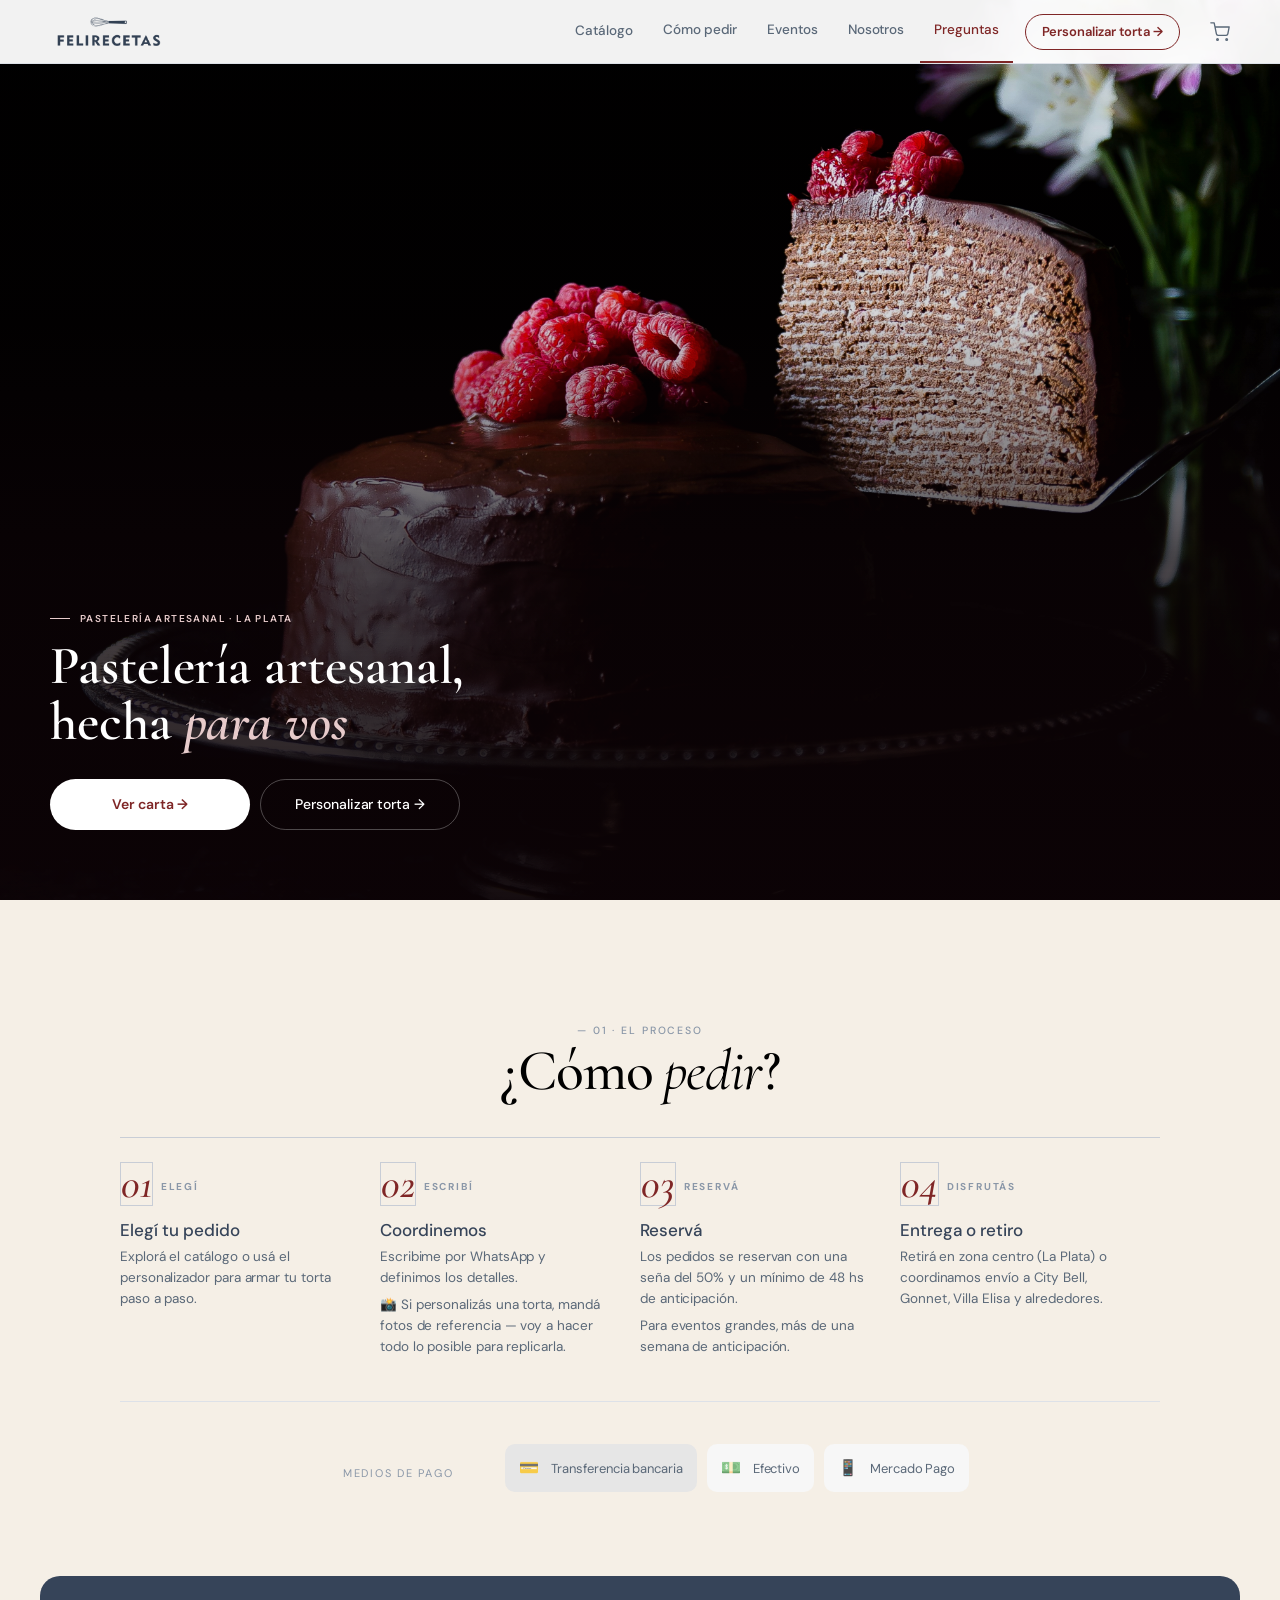
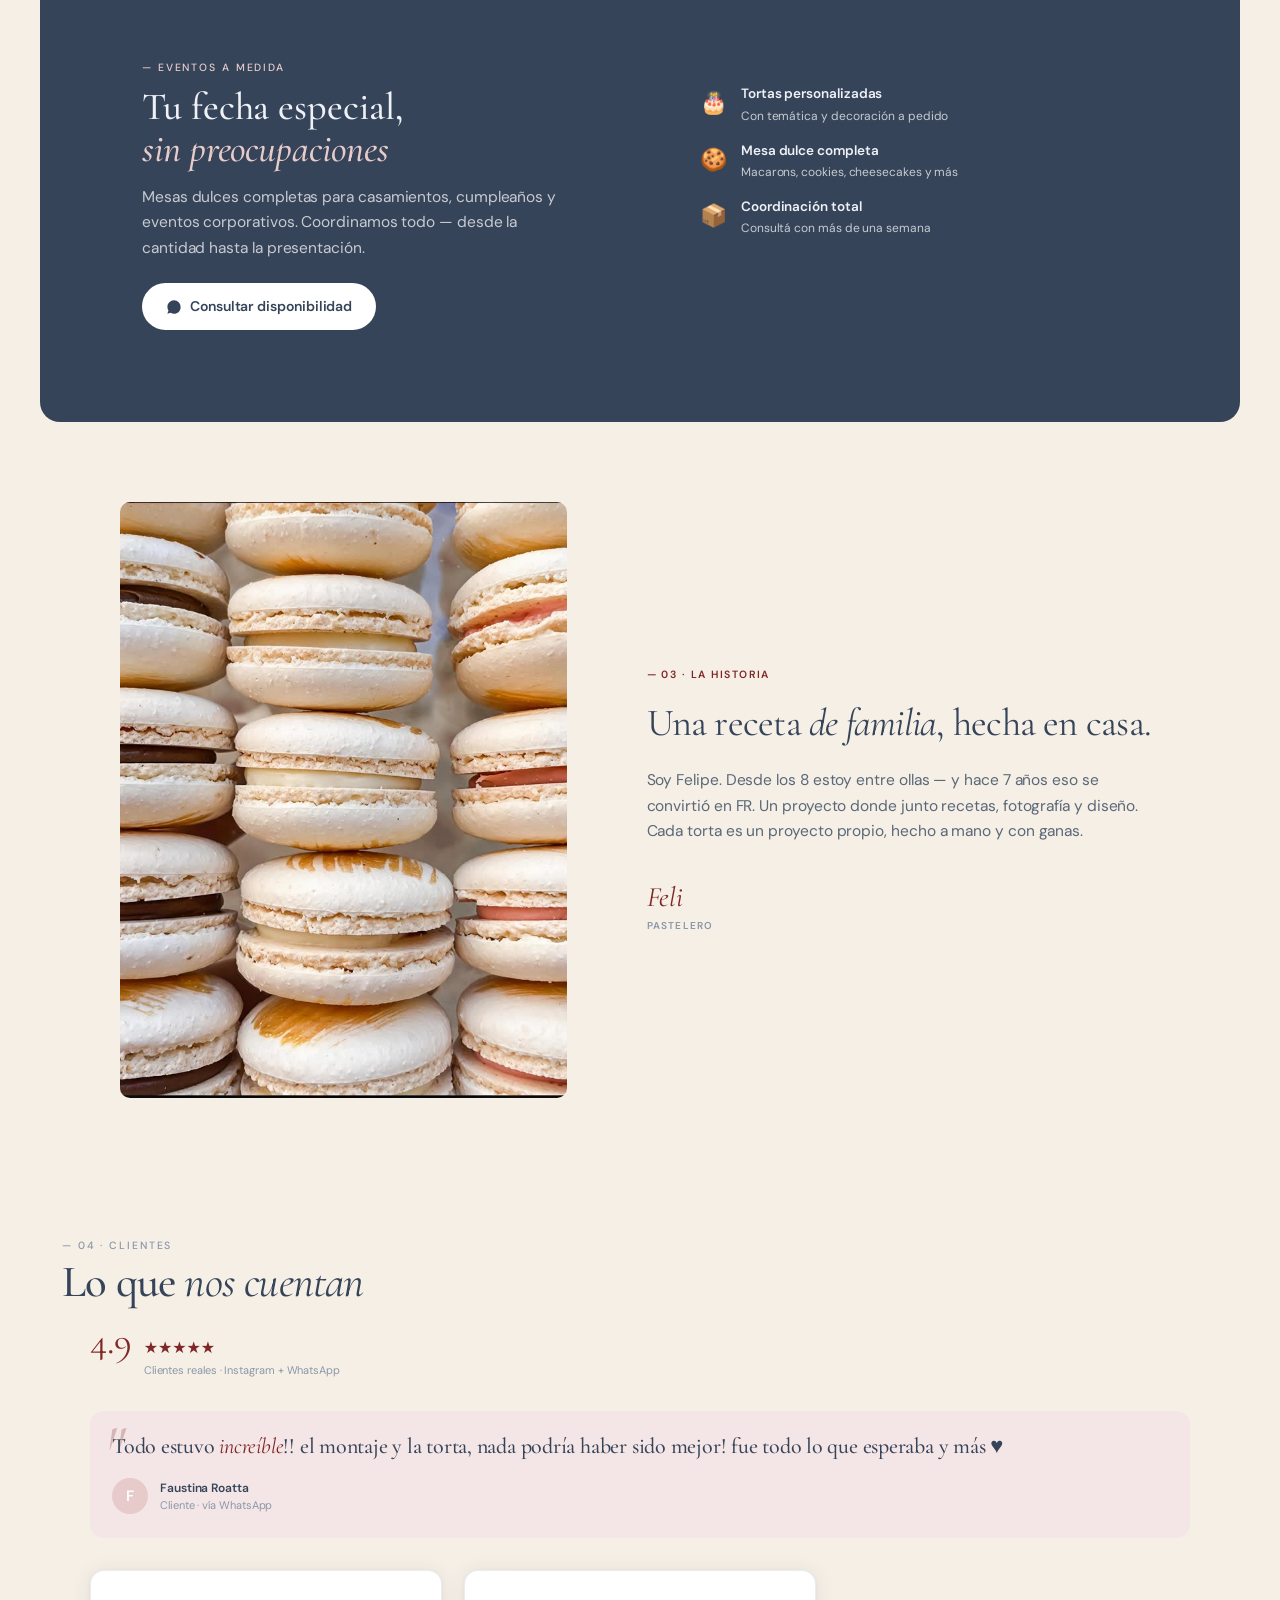
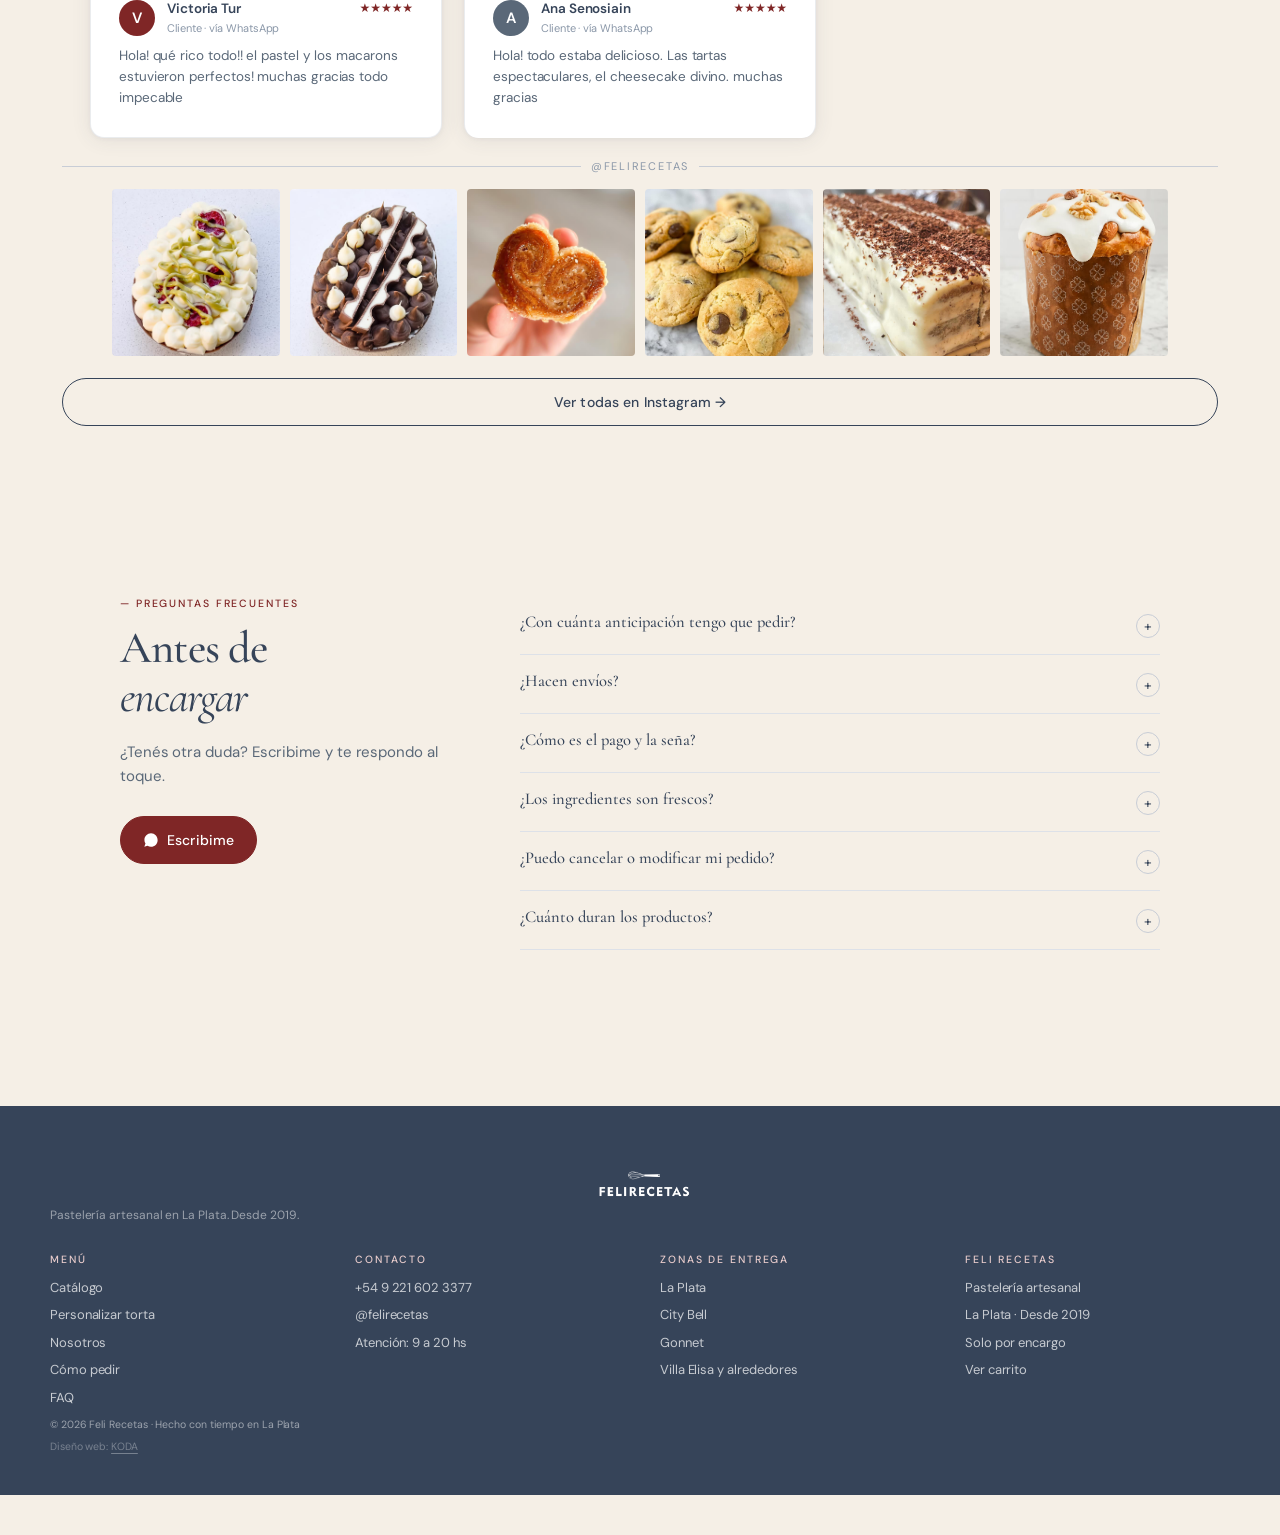
==== commit 66711de8: "UX: testimonios card shadow + paso labels en desktop - Review cards: shadow suave (box-shadow) para " ====
--- a/index.html
+++ b/index.html
@@ -945,6 +945,7 @@
           <div class="step-row">
             <div class="step-icon-col">
               <div class="step-icon first">01</div>
+              <span class="step-label">Elegí</span>
               <div class="step-line"></div>
             </div>
             <div class="step-body">
@@ -955,6 +956,7 @@
           <div class="step-row">
             <div class="step-icon-col">
               <div class="step-icon rest">02</div>
+              <span class="step-label">Escribí</span>
               <div class="step-line"></div>
             </div>
             <div class="step-body">
@@ -966,6 +968,7 @@
           <div class="step-row">
             <div class="step-icon-col">
               <div class="step-icon rest">03</div>
+              <span class="step-label">Reservá</span>
               <div class="step-line"></div>
             </div>
             <div class="step-body">
@@ -977,6 +980,7 @@
           <div class="step-row" style="padding-bottom:0">
             <div class="step-icon-col">
               <div class="step-icon rest">04</div>
+              <span class="step-label">Disfrutás</span>
             </div>
             <div class="step-body">
               <div class="h3 serif">Entrega o retiro</div>
--- a/styles.css
+++ b/styles.css
@@ -547,6 +547,8 @@
 .step-icon.rest  { background: var(--paper-2); border: 1px solid var(--rule); color: var(--ink); }
 .step-line { flex: 1; width: 1px; background: var(--rule); margin-top: 4px; }
 .step-body { flex: 1; padding-top: 6px; }
+/* Label de paso (ELEGÍ, ESCRIBÍ…) — oculto en mobile */
+.step-label { display: none; }
 .step-body .h3.serif { font-family: var(--sans); font-style: normal; font-weight: 500; font-size: 17px; letter-spacing: 0; }
 
 .info-cards { display: flex; flex-direction: column; gap: 8px; padding: 14px 22px 24px; }
@@ -1181,6 +1183,19 @@
     line-height: 1 !important;
     margin-right: 8px !important;
   }
+  /* Label de paso: visible solo en desktop, al lado del número */
+  .step-label {
+    display: block;
+    font-family: var(--sans);
+    font-size: 10px;
+    font-weight: 700;
+    letter-spacing: .18em;
+    text-transform: uppercase;
+    color: var(--ink-3);
+    align-self: center;
+    white-space: nowrap;
+    padding-top: 4px;
+  }
   /* Fila de medios de pago debajo */
   .howto-grid > div:nth-child(2) {
     display: flex; align-items: center; justify-content: center; gap: 20px;
@@ -1248,8 +1263,9 @@
     gap: 22px; padding: 32px 50px 0;
   }
   .review-item {
-    background: #fff; border: 1px solid var(--rule-soft);
+    background: #fff; border: 1px solid rgba(54,68,89,.10);
     border-radius: 14px; padding: 28px;
+    box-shadow: 0 2px 20px rgba(54,68,89,.09), 0 1px 4px rgba(54,68,89,.05);
   }
   .instagram-grid { padding: 0 50px; gap: 10px; grid-template-columns: repeat(6, 1fr); }
   #testimonios > div:last-child { padding: 20px 50px 40px; }
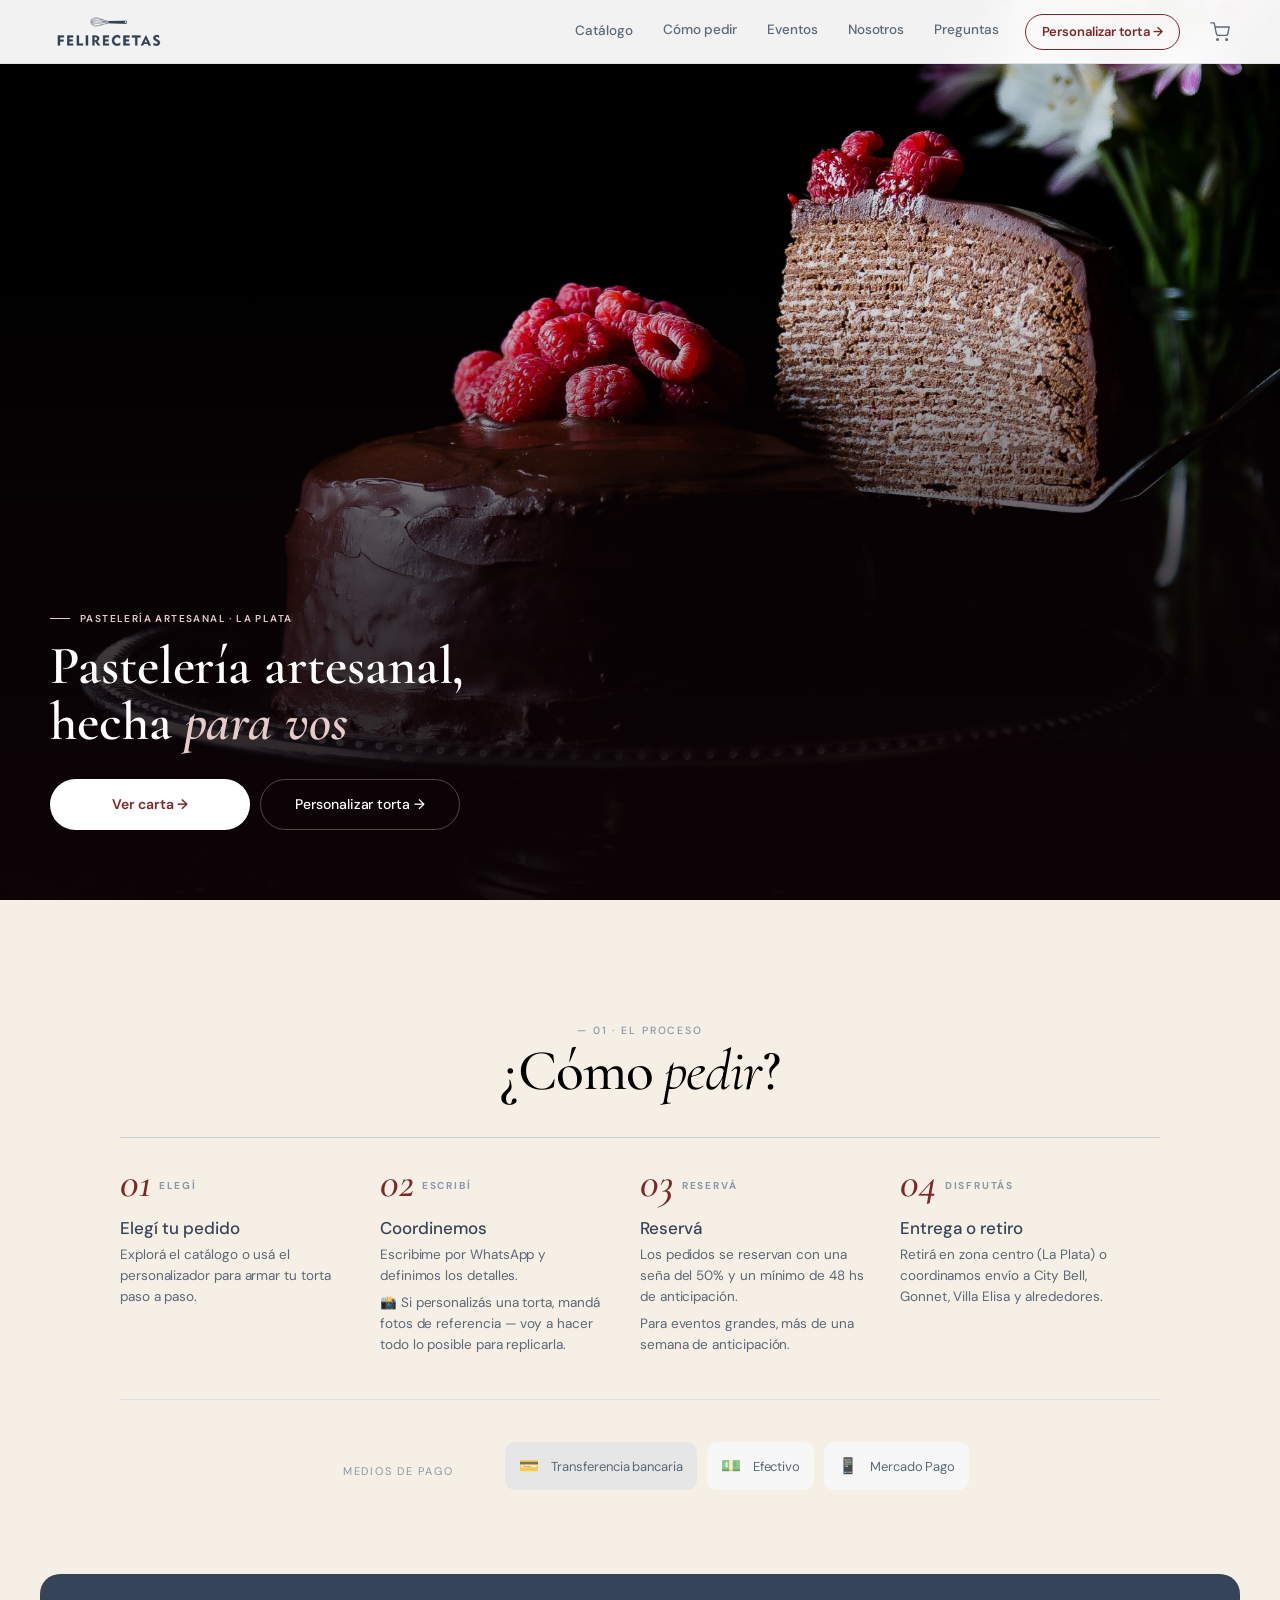
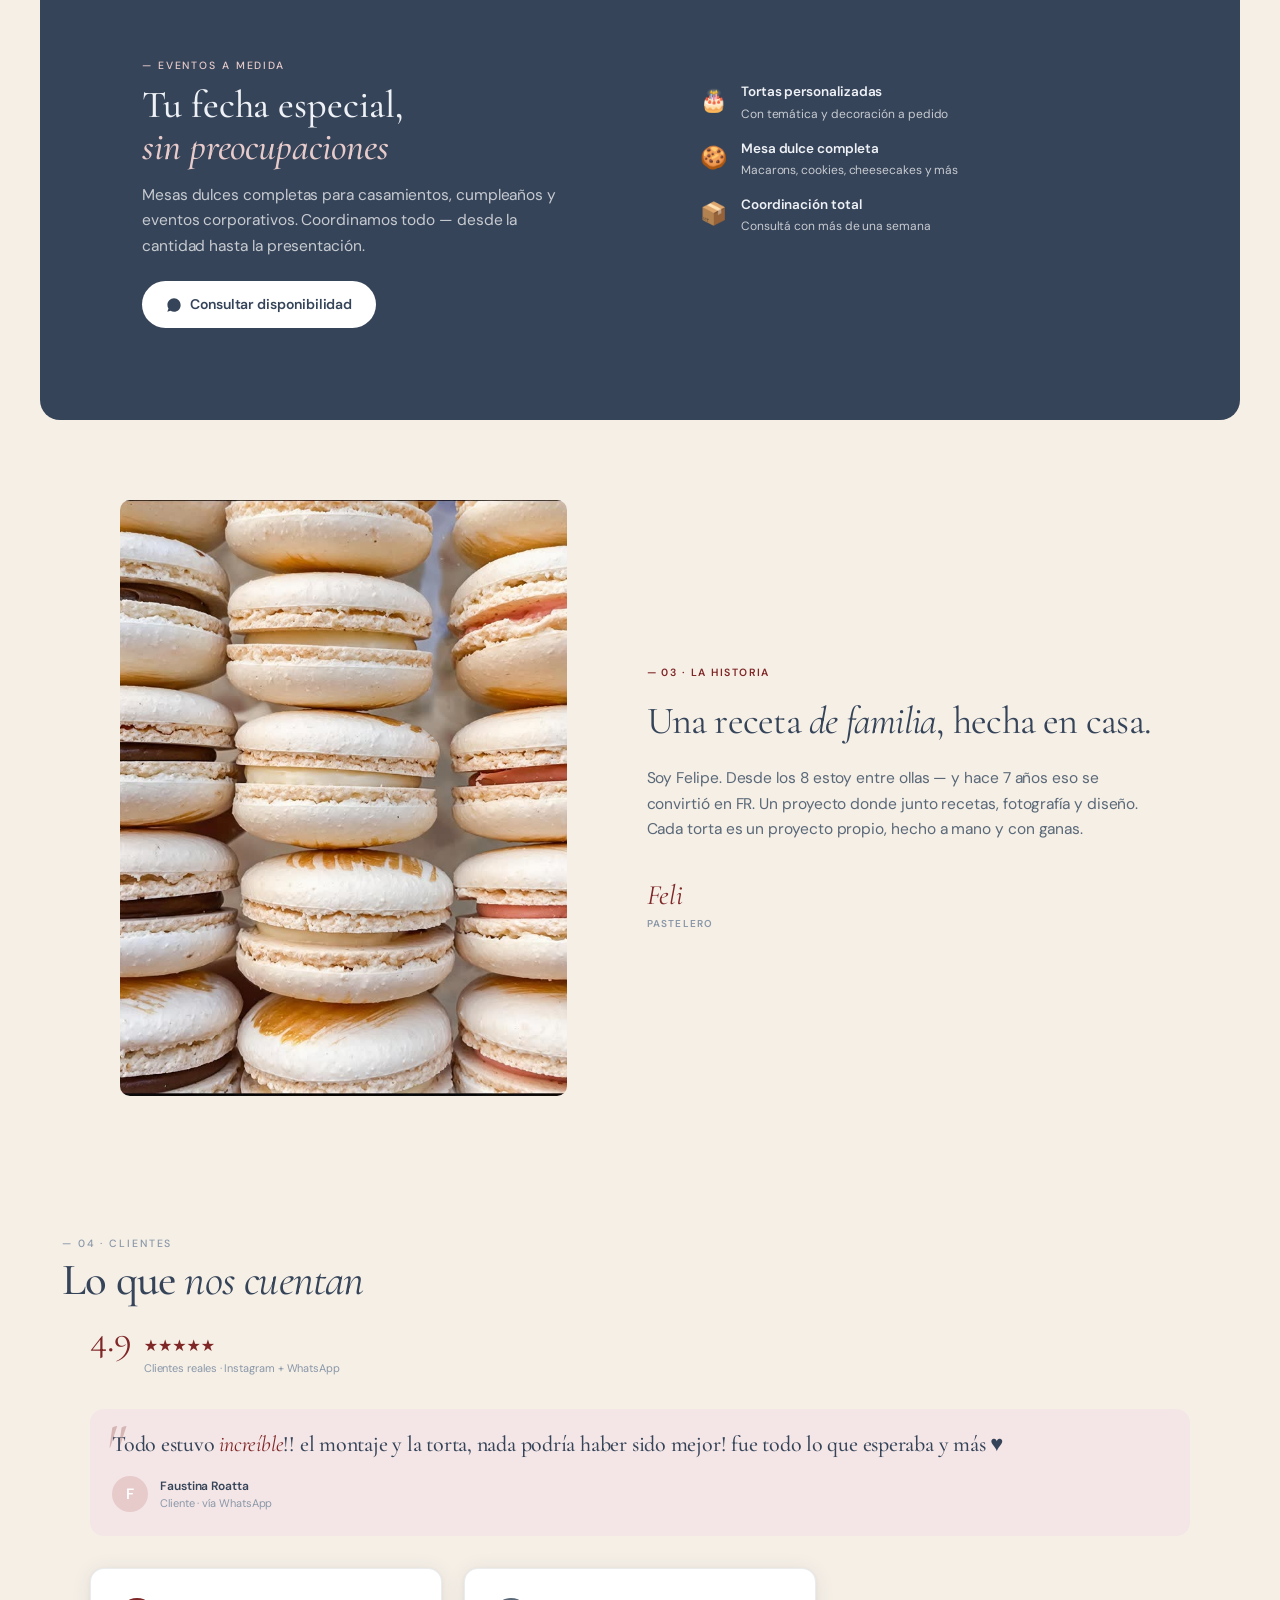
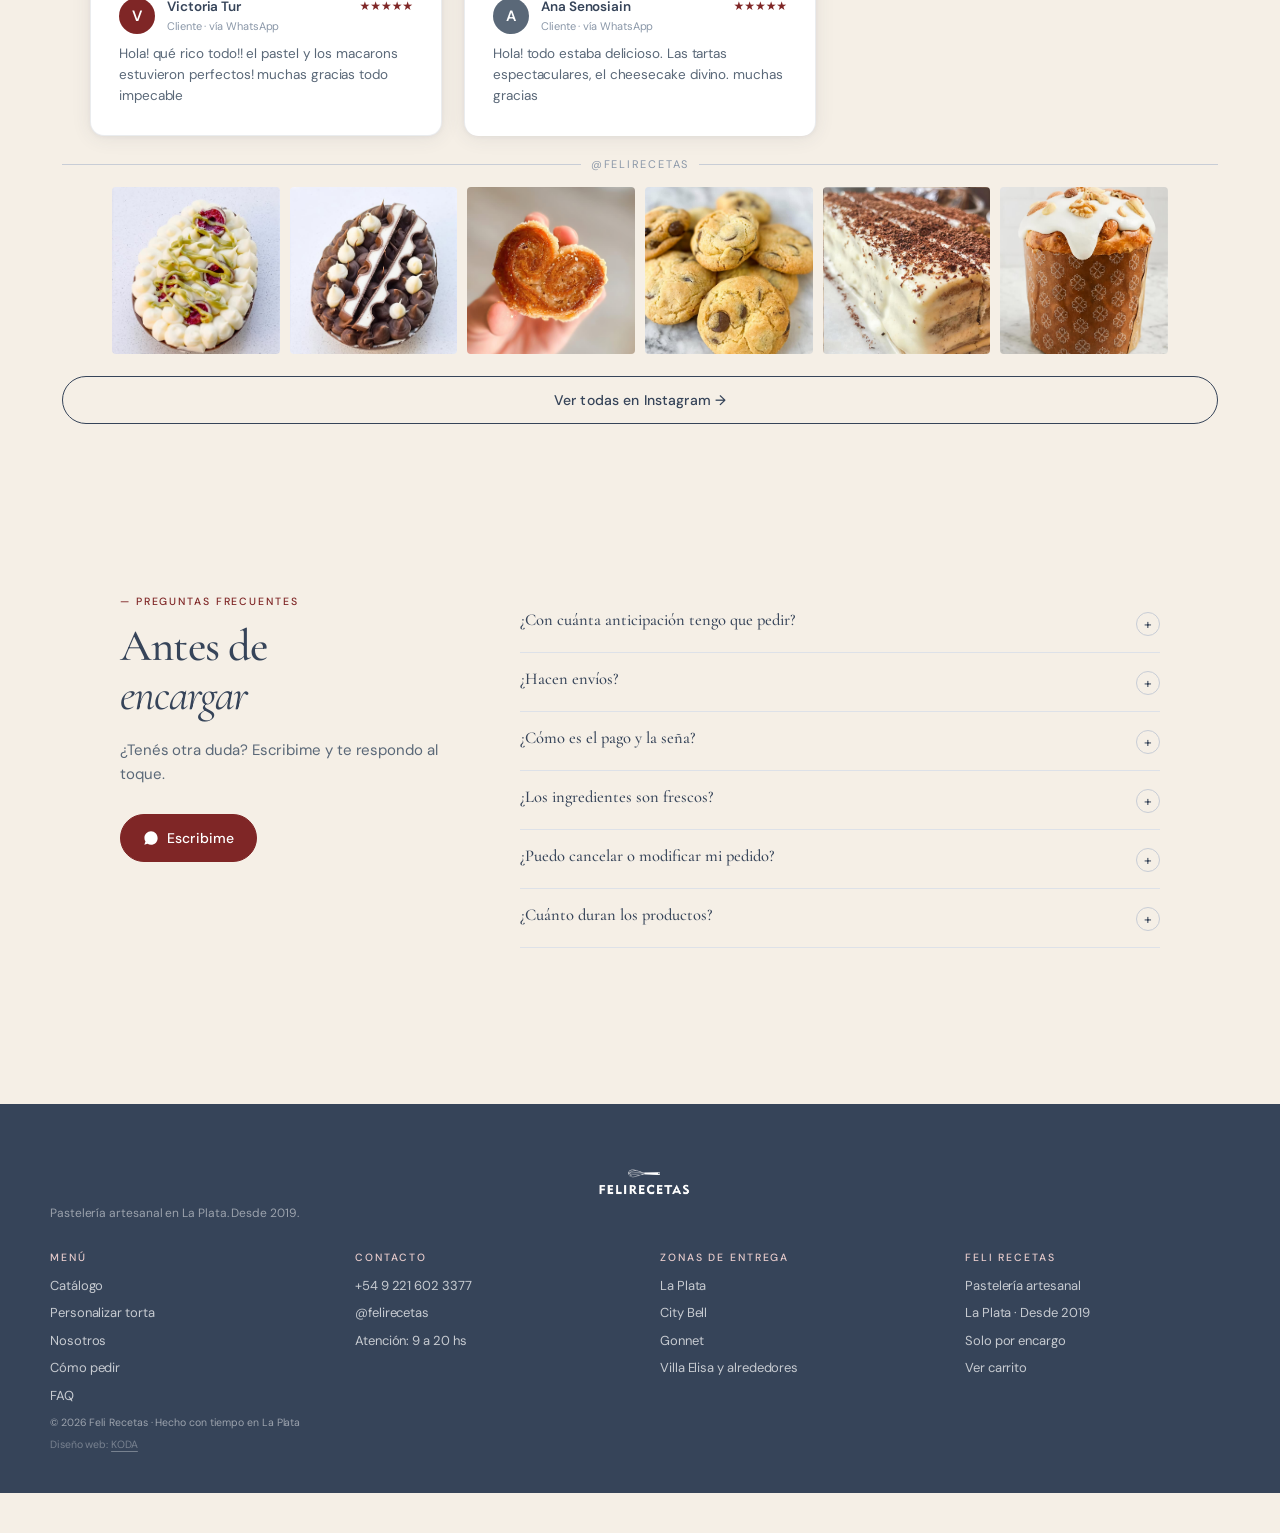
==== commit 4d664a91: "Fix: desktop nav links + scroll highlight + step borders - dnav-links: reemplaza IntersectionObserve" ====
--- a/index.html
+++ b/index.html
@@ -2324,8 +2324,9 @@
     }
   })();
 
-  // ── Scroll centrado hacia #como-pedir ──
-  document.querySelectorAll('a[href="#como-pedir"]').forEach(function(link) {
+  // ── Scroll centrado hacia #como-pedir (mobile) ──
+  // En desktop esto lo maneja el handler de dnav-links de abajo
+  document.querySelectorAll('a[href="#como-pedir"]:not(.dnav-link)').forEach(function(link) {
     link.addEventListener('click', function(e) {
       e.preventDefault();
       var el = document.getElementById('como-pedir');
@@ -2526,12 +2527,11 @@
     if (e.persisted) updateCartBadge();
   });
 
-  // ── Desktop nav: highlight de sección activa ──────────────────────
+  // ── Desktop nav: clicks con offset + highlight de sección activa ──
   (function() {
-    if (window.innerWidth < 768) return; // solo desktop
-
+    var HEADER_H = 72; // altura del tabbar fijo en desktop
     var SECTIONS = ['como-pedir', 'eventos', 'historia', 'testimonios', 'faq'];
-    var links = document.querySelectorAll('.dnav-link[data-section]');
+    var links    = document.querySelectorAll('.dnav-link[data-section]');
 
     function setActive(id) {
       links.forEach(function(l) {
@@ -2539,26 +2539,47 @@
       });
     }
 
-    // IntersectionObserver: marca la sección que ocupa más del 30% del viewport
-    if ('IntersectionObserver' in window) {
-      var obs = new IntersectionObserver(function(entries) {
-        entries.forEach(function(entry) {
-          if (entry.isIntersecting) setActive(entry.target.id);
-        });
-      }, { rootMargin: '-20% 0px -60% 0px', threshold: 0 });
-
+    function scrollToSection(id) {
+      var el = document.getElementById(id);
+      if (!el) return;
+      var top = el.getBoundingClientRect().top + window.scrollY - HEADER_H - 8;
+      window.scrollTo({ top: Math.max(0, top), behavior: 'smooth' });
+    }
+
+    // Click handler: todas las dnav-links de sección
+    links.forEach(function(link) {
+      link.addEventListener('click', function(e) {
+        var id = link.dataset.section;
+        if (id === 'catalogo') { switchView('catalogo'); return; }
+        e.preventDefault();
+        if (document.body.classList.contains('showing-catalogo')) {
+          switchView('main');
+          setTimeout(function() { scrollToSection(id); }, 120);
+        } else {
+          scrollToSection(id);
+        }
+      });
+    });
+
+    // Scroll spy: marca la sección cuyo top pasó el header
+    function updateHighlight() {
+      if (document.body.classList.contains('showing-catalogo')) {
+        setActive('catalogo');
+        return;
+      }
+      var scrollY = window.scrollY + HEADER_H + 32;
+      var active  = null;
       SECTIONS.forEach(function(id) {
         var el = document.getElementById(id);
-        if (el) obs.observe(el);
+        if (el && el.getBoundingClientRect().top + window.scrollY <= scrollY) {
+          active = id;
+        }
       });
-    }
-
-    // Scroll: highlight "Catálogo" cuando está activo
-    window.addEventListener('scroll', function() {
-      if (document.body.classList.contains('showing-catalogo')) {
-        setActive('catalogo');
-      }
-    }, { passive: true });
+      setActive(active);
+    }
+
+    window.addEventListener('scroll', updateHighlight, { passive: true });
+    updateHighlight(); // estado inicial
   })();
 
 </script>
--- a/styles.css
+++ b/styles.css
@@ -1177,6 +1177,7 @@
     min-width: unset !important; min-height: unset !important;
     border-radius: 0 !important;
     background: none !important;
+    border: none !important;
     color: var(--wine) !important;
     font-family: var(--serif) !important;
     font-weight: 500 !important;
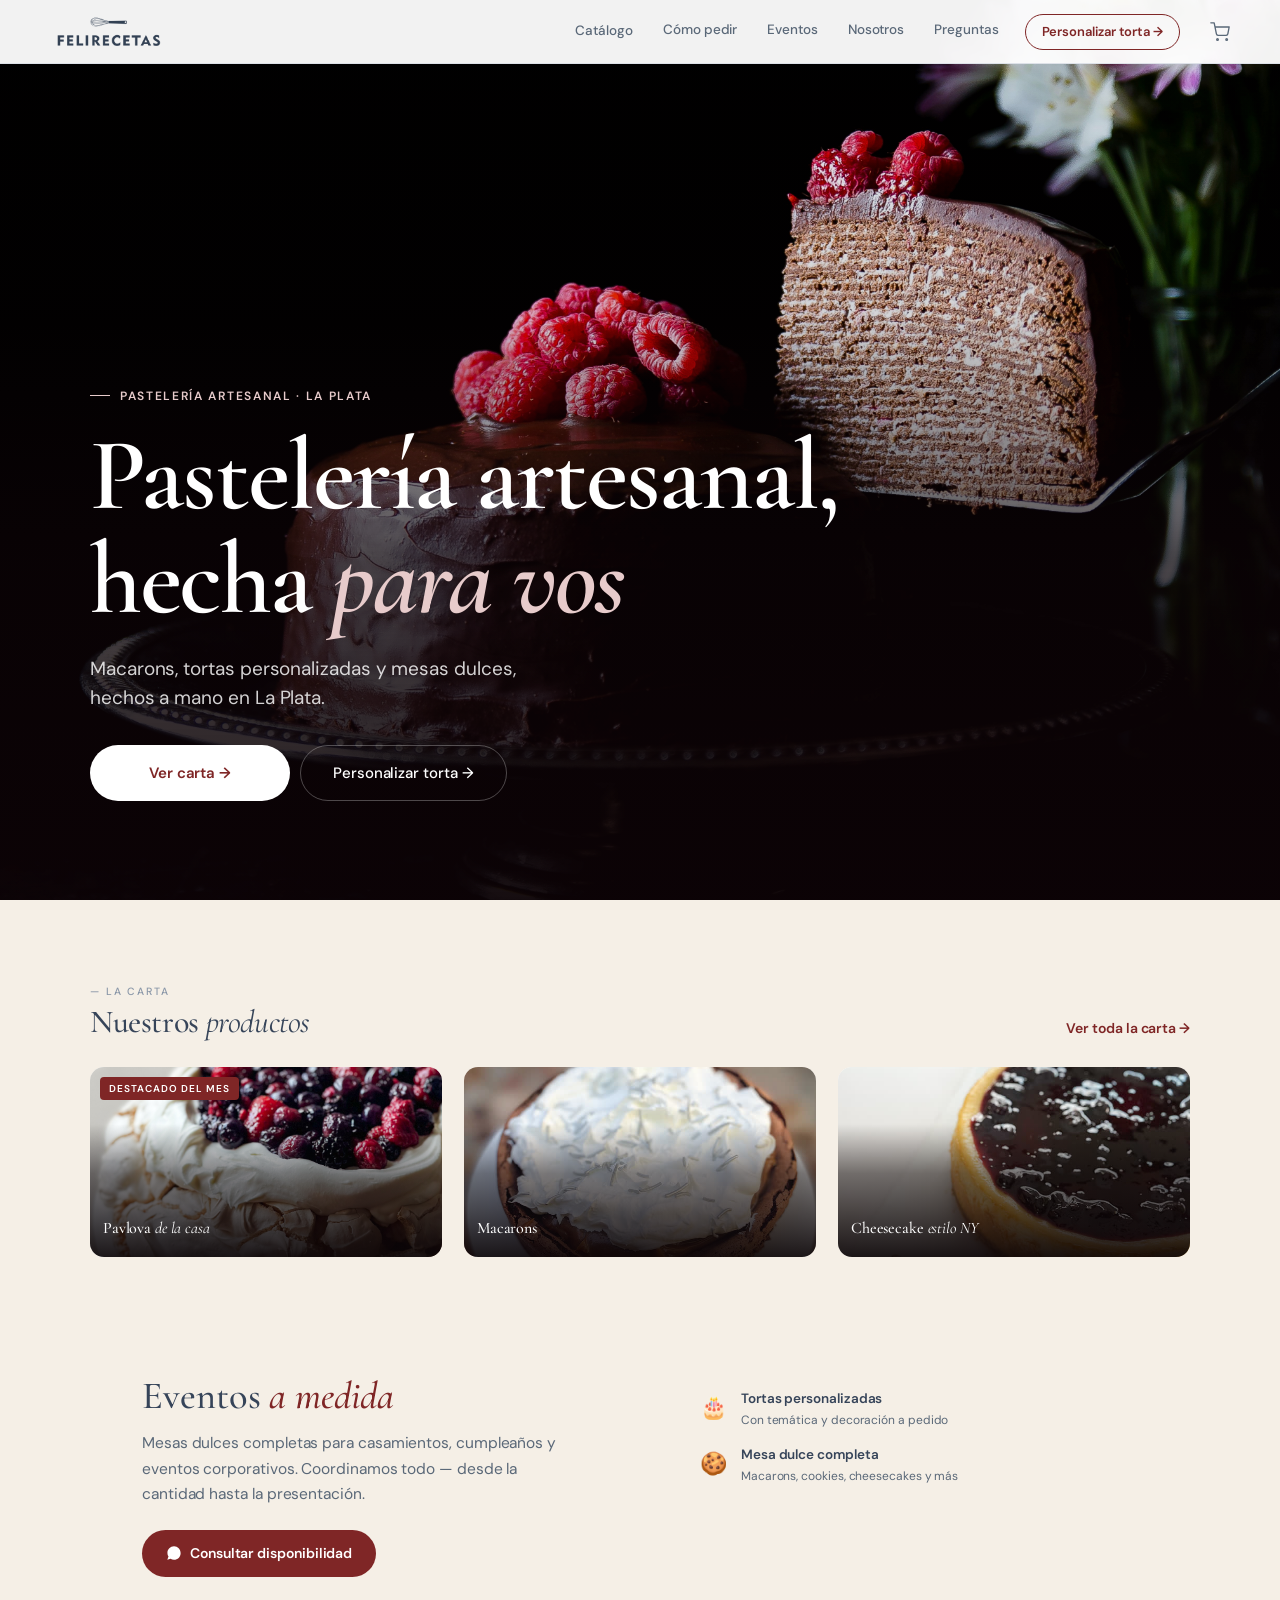
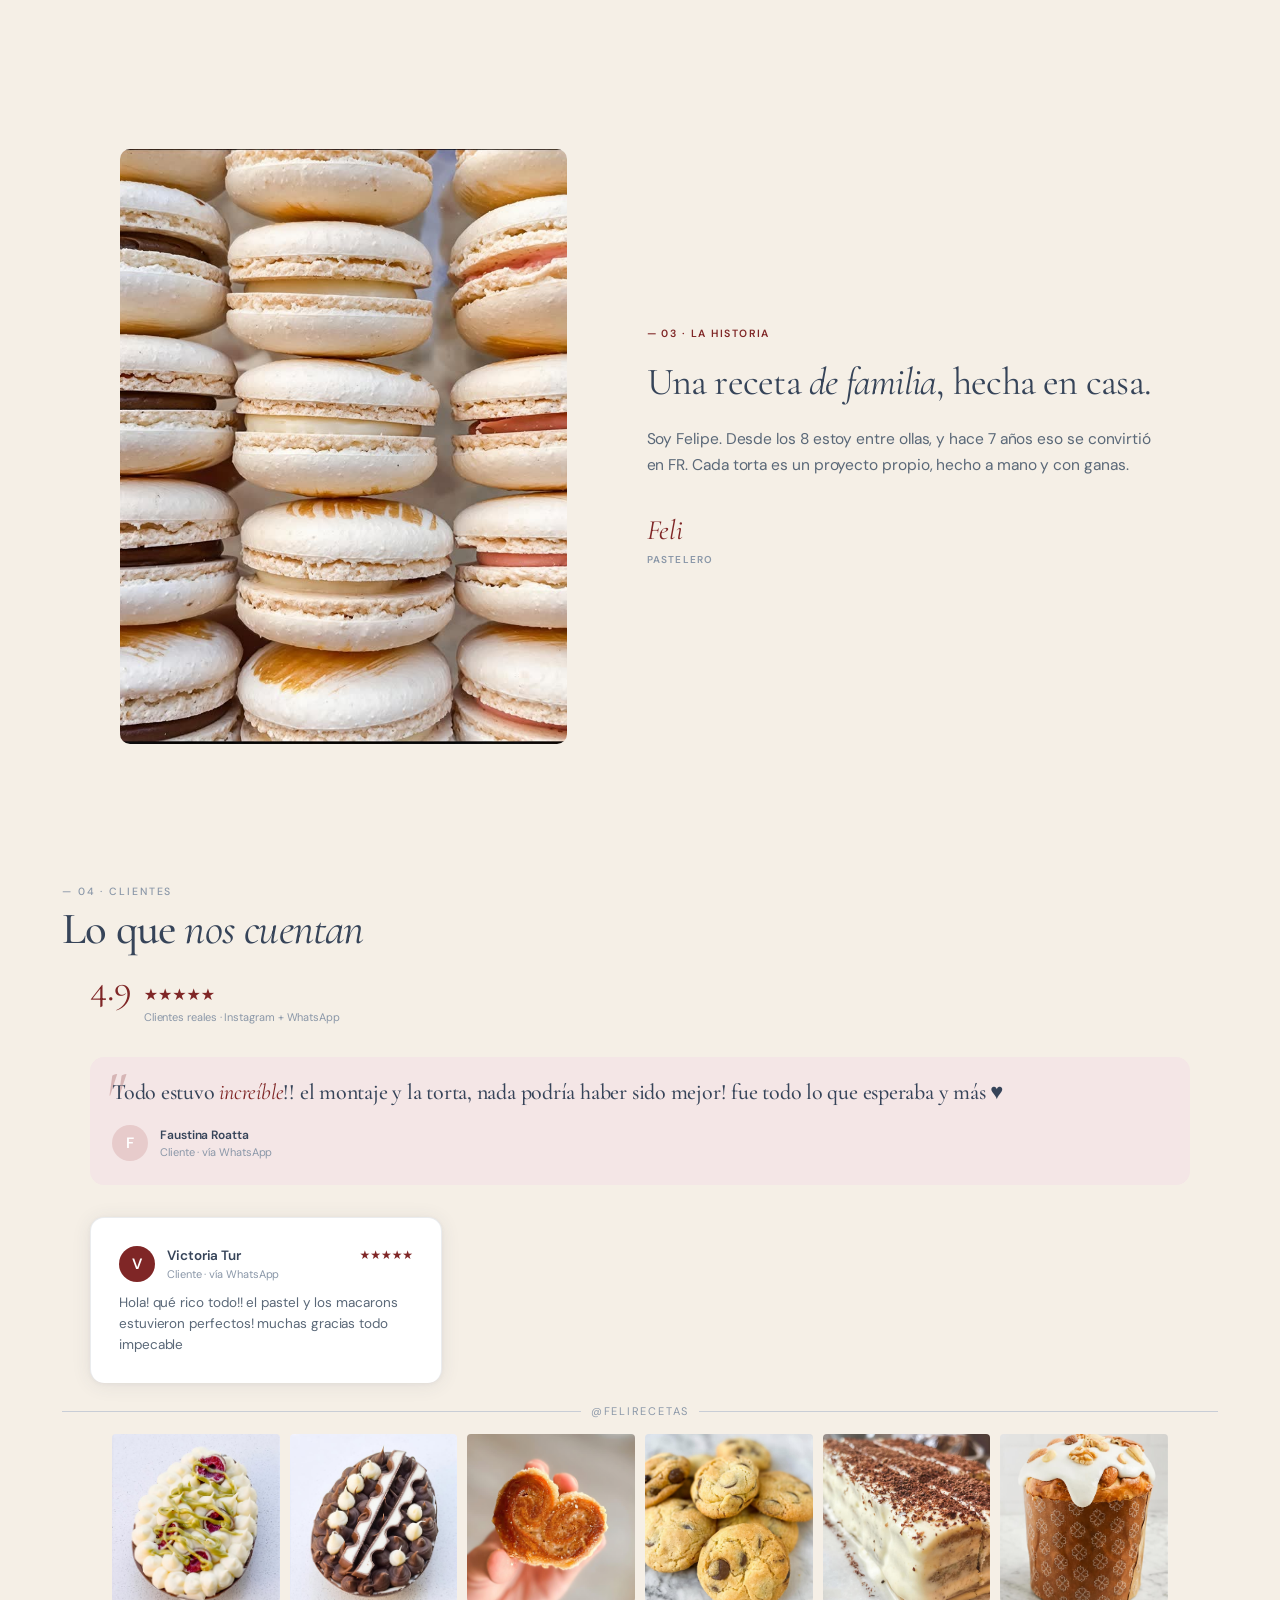
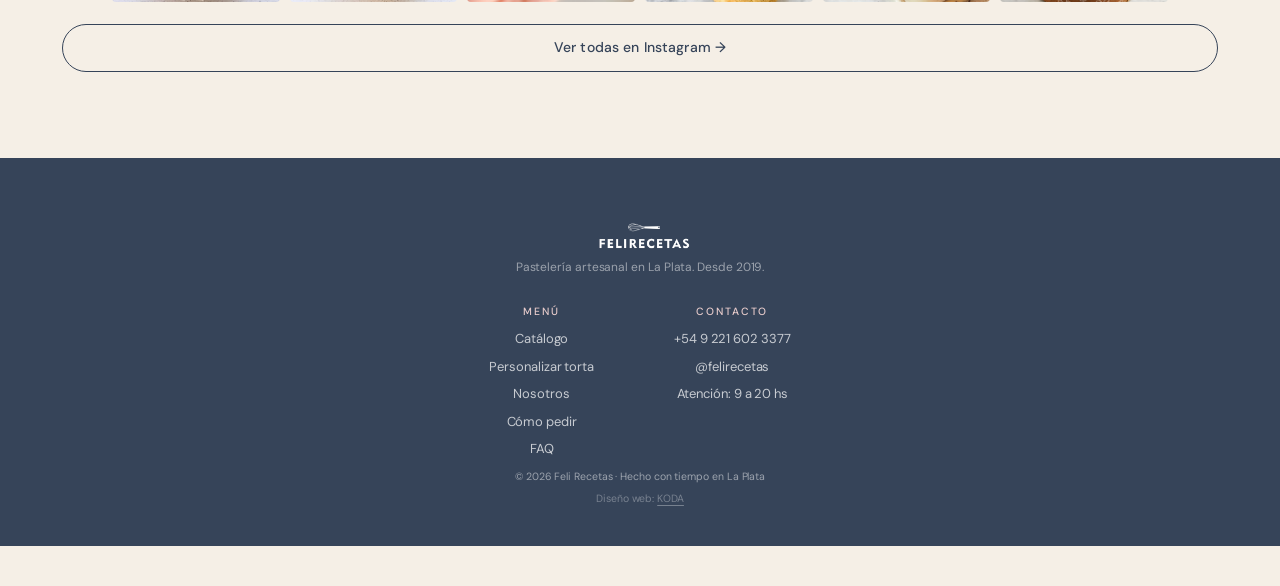
==== commit b97c59c9: "Fix: nav desktop — double switchView, stuck en vistas especiales, offset header Co-Authored-By: Clau" ====
--- a/index.html
+++ b/index.html
@@ -260,6 +260,16 @@
       font-style: italic;
       color: var(--surface-dark-accent);
     }
+    /* Bajada del hero: solo desktop (en mobile no se muestra) */
+    .hero-sub {
+      display: none;
+      font-family: 'DM Sans', sans-serif;
+      font-size: 19px;
+      line-height: 1.55;
+      color: rgba(255,255,255,.82);
+      max-width: 34ch;
+      margin: 0 0 32px;
+    }
     .hero-ctas {
       display: flex;
       flex-direction: column;
@@ -294,9 +304,30 @@
       .hero-ctas        { flex-direction: row; }
       .hero-btn-primary,
       .hero-btn-secondary { min-width: 200px; }
-      .hero-content { padding: 0 50px 70px; }
       .hero-topbar  { padding: 28px 50px; }
       .hero-logo    { font-size: 22px; }
+
+      /* ── Desktop cinematográfico: contenido grande, en el tercio inferior, con aire ── */
+      .hero-content {
+        width: 100%;
+        max-width: 1200px;
+        margin: 0 auto;
+        padding: 0 50px 11vh;
+      }
+      .hero-eyebrow { font-size: 12px; margin-bottom: 18px; }
+      .hero-title {
+        font-size: clamp(60px, 8vw, 104px);
+        line-height: 1.02;
+        letter-spacing: -.02em;
+        max-width: 16ch;
+        margin-bottom: 22px;
+      }
+      .hero-sub { display: block; }
+      .hero-btn-primary,
+      .hero-btn-secondary {
+        padding: 16px 32px;
+        font-size: 15px;
+      }
     }
     /* ═══ FIN HERO ═══ */
 
@@ -323,6 +354,84 @@
     body.showing-catalogo #catalogo { padding-top: 56px !important; }
     @media (min-width: 768px) {
       body.showing-catalogo #catalogo { padding-top: 72px !important; }
+    }
+
+    /* ── Catálogo preview (solo desktop): oculto en mobile y dentro de las vistas ── */
+    .catalogo-preview { display: none; }
+    body.showing-catalogo #catalogo-preview,
+    body.showing-comopedir #catalogo-preview,
+    body.showing-faq #catalogo-preview { display: none !important; }
+    @media (min-width: 768px) {
+      body:not(.showing-catalogo):not(.showing-comopedir):not(.showing-faq) .catalogo-preview {
+        display: block;
+        padding: 84px 50px 0;
+      }
+      .cp-head {
+        display: flex;
+        justify-content: space-between;
+        align-items: flex-end;
+        margin-bottom: 28px;
+      }
+      .cp-viewall {
+        font-family: var(--sans);
+        font-size: 14px; font-weight: 600;
+        color: var(--wine);
+        text-decoration: none;
+        white-space: nowrap;
+        transition: opacity .15s;
+      }
+      .cp-viewall:hover { opacity: .7; }
+      .cp-grid {
+        display: grid;
+        grid-template-columns: repeat(3, 1fr);
+        gap: 22px;
+      }
+      .cp-grid .product-card .card-img { height: 260px !important; }
+      .cp-grid .product-card .card-body .caption { display: block !important; }
+    }
+
+    /* ── Vista "Cómo pedir": sección fuera del scroll, aparece solo desde el menú ── */
+    body.showing-comopedir #inicio,
+    body.showing-comopedir #historia,
+    body.showing-comopedir #eventos,
+    body.showing-comopedir .cta-libre,
+    body.showing-comopedir #catalogo,
+    body.showing-comopedir #testimonios,
+    body.showing-comopedir #faq,
+    body.showing-comopedir .final-cta,
+    body.showing-comopedir .site-footer,
+    body.showing-comopedir .page-bottom,
+    body.showing-comopedir .personalizar-banner { display: none !important; }
+
+    /* "Cómo pedir" vive fuera del scroll principal: solo visible en su propia vista */
+    body:not(.showing-comopedir) #como-pedir { display: none !important; }
+
+    /* Padding-top para compensar el header fijo */
+    body.showing-comopedir #como-pedir { padding-top: 76px !important; }
+    @media (min-width: 768px) {
+      body.showing-comopedir #como-pedir { padding-top: 96px !important; }
+    }
+
+    /* ── Vista "FAQ": sección fuera del scroll, aparece solo desde el menú ── */
+    body.showing-faq #inicio,
+    body.showing-faq #historia,
+    body.showing-faq #eventos,
+    body.showing-faq .cta-libre,
+    body.showing-faq #catalogo,
+    body.showing-faq #como-pedir,
+    body.showing-faq #testimonios,
+    body.showing-faq .final-cta,
+    body.showing-faq .site-footer,
+    body.showing-faq .page-bottom,
+    body.showing-faq .personalizar-banner { display: none !important; }
+
+    /* El FAQ vive fuera del scroll principal: solo visible en su propia vista */
+    body:not(.showing-faq) #faq { display: none !important; }
+
+    /* Padding-top para compensar el header fijo */
+    body.showing-faq #faq { padding-top: 76px !important; }
+    @media (min-width: 768px) {
+      body.showing-faq #faq { padding-top: 96px !important; }
     }
 
     /* ── Topbar: siempre visible, color según posición ── */
@@ -418,8 +527,9 @@
 
     /* WA FAB sube cuando el banner está activo */
     @media (max-width: 767px) {
+      /* En mobile la tab "Pedir" ya cubre el CTA de WhatsApp — ocultamos el FAB para no duplicar */
       .whatsapp-fab {
-        transition: transform .15s, bottom .35s cubic-bezier(.34,1.4,.64,1), opacity .25s, visibility .25s !important;
+        display: none !important;
       }
       .whatsapp-fab.draft-lifted {
         bottom: 150px;
@@ -622,6 +732,52 @@
       max-height: 1200px;
     }
 
+    /* ── Cómo pedir: tira simple de 3 pasos ── */
+    .howto-strip {
+      margin: 18px 22px 0;
+      display: grid;
+      gap: 12px;
+    }
+    .howto-strip-step {
+      display: flex;
+      align-items: flex-start;
+      gap: 14px;
+      padding: 15px 18px;
+      background: var(--c-white);
+      border-radius: 14px;
+      border-left: 3px solid var(--wine);
+    }
+    .howto-strip-num {
+      font-family: var(--serif);
+      font-size: 22px;
+      font-weight: 500;
+      color: var(--wine);
+      line-height: 1;
+      flex-shrink: 0;
+    }
+    .howto-strip-text { display: flex; flex-direction: column; gap: 3px; }
+    .howto-strip-text strong {
+      font-family: var(--sans);
+      font-size: 14.5px;
+      font-weight: 600;
+      color: var(--ink);
+    }
+    .howto-strip-text span {
+      font-family: var(--sans);
+      font-size: 13px;
+      line-height: 1.45;
+      color: var(--ink-2);
+    }
+    @media (min-width: 768px) {
+      .howto-strip {
+        grid-template-columns: repeat(3, 1fr);
+        max-width: 1080px;
+        margin: 24px auto 0;
+        padding: 0 40px;
+        gap: 20px;
+      }
+    }
+
     /* ── Historia (nueva) ── */
     #historia { margin: 0; padding: 0; }
     .hist-img { width: 100%; aspect-ratio: 4/3; overflow: hidden; }
@@ -787,7 +943,7 @@
           <div class="caption" style="margin-top:2px">Configurador paso a paso</div>
         </div>
       </a>
-      <a href="#como-pedir" class="menu-item" onclick="closeMenu()">
+      <a href="#" class="menu-item" onclick="switchView('comopedir');closeMenu();return false;">
         <span class="eyebrow num">03</span>
         <div>
           <div class="menu-item-title">Cómo pedir</div>
@@ -807,7 +963,7 @@
           <div class="menu-item-title">Testimonios</div>
         </div>
       </a>
-      <a href="#faq" class="menu-item" onclick="closeMenu()">
+      <a href="#" class="menu-item" onclick="switchView('faq');closeMenu();return false;">
         <span class="eyebrow num">06</span>
         <div>
           <div class="menu-item-title">Preguntas frecuentes</div>
@@ -855,6 +1011,7 @@
     <div class="hero-content">
       <div class="hero-eyebrow">Pastelería artesanal · La Plata</div>
       <h1 class="hero-title">Pastelería artesanal,<br>hecha <em>para vos</em></h1>
+      <p class="hero-sub">Macarons, tortas personalizadas y mesas dulces, hechos a mano en La Plata.</p>
       <div class="hero-ctas">
         <a href="#" onclick="switchView('catalogo');return false;" class="hero-btn-primary">Ver carta →</a>
         <a href="configurar.html" class="hero-btn-secondary">Personalizar torta →</a>
@@ -907,9 +1064,9 @@
     <nav class="split-nav">
       <a href="#" onclick="switchView('catalogo');return false;">Catálogo</a>
       <a href="configurar.html">Personalizar</a>
-      <a href="#como-pedir">Cómo pedir</a>
+      <a href="#" onclick="switchView('comopedir');return false;">Cómo pedir</a>
       <a href="#historia">Nosotros</a>
-      <a href="#faq">FAQ</a>
+      <a href="#" onclick="switchView('faq');return false;">FAQ</a>
     </nav>
     <a href="https://wa.me/5492216023377?text=Hola%20Feli!%20Quiero%20hacer%20un%20pedido" target="_blank" class="split-wa-btn">
       <svg width="15" height="15" viewBox="0 0 24 24" fill="currentColor"><path d="M12.04 2C6.58 2 2.13 6.45 2.13 11.91c0 1.92.55 3.79 1.6 5.41L2 22l4.79-1.26a9.9 9.9 0 005.25 1.5c5.46 0 9.91-4.45 9.91-9.91S17.5 2 12.04 2zm5.78 14.16c-.25.71-1.42 1.36-2 1.45-.5.08-1.15.11-1.85-.12-.43-.14-.97-.32-1.67-.62-2.95-1.27-4.87-4.24-5.02-4.44-.15-.2-1.2-1.6-1.2-3.05 0-1.45.76-2.16 1.03-2.45.27-.3.59-.37.79-.37.2 0 .39 0 .57.01.18.01.42-.07.66.5.25.62.85 2.07.93 2.22.07.15.12.32.02.52-.1.2-.15.32-.3.5-.15.17-.32.39-.45.52-.15.17-.32.39-.45.52-.15.15-.31.31-.13.62.17.3.78 1.28 1.67 2.07 1.15 1.02 2.11 1.34 2.42 1.49.31.15.49.13.67-.07.18-.2.78-.91.99-1.22.2-.31.4-.26.68-.15.27.1 1.72.81 2.02.96.3.15.49.22.57.35.07.13.07.74-.18 1.45z"/></svg>
@@ -917,104 +1074,75 @@
     </a>
   </header>
 
+  <!-- ░░ CATÁLOGO PREVIEW (solo desktop) ░░ -->
+  <section id="catalogo-preview" class="catalogo-preview">
+    <div class="cp-head">
+      <div>
+        <div class="eyebrow">— La carta</div>
+        <div class="h2" style="margin-top:4px">Nuestros <span class="serif-i">productos</span></div>
+      </div>
+      <a href="#" onclick="switchView('catalogo');return false;" class="cp-viewall">Ver toda la carta →</a>
+    </div>
+    <div class="cp-grid">
+      <div class="card product-card" data-product="pavlova" onclick="openProduct('pavlova')" style="cursor:pointer">
+        <div class="card-img" style="height:240px;position:relative;background-image:url('pavlova.jpg');background-size:cover;background-position:center">
+          <span class="chip-tag">Destacado del mes</span>
+        </div>
+        <div class="card-body">
+          <div class="h3">Pavlova <span class="serif-i">de la casa</span></div>
+          <div class="caption" style="margin-top:2px">Merengue · crema chantilly · frutos rojos</div>
+          <div class="card-row"><span class="price-serif">Consultar precio</span></div>
+        </div>
+      </div>
+      <div class="card product-card" data-product="macarons" onclick="openProduct('macarons')" style="cursor:pointer">
+        <div class="card-img" style="height:240px;position:relative;background-image:url('macarons.jpg');background-size:cover;background-position:center"></div>
+        <div class="card-body">
+          <div class="h3">Macarons</div>
+          <div class="caption" style="margin-top:2px">Coquille de almendra · sabores de temporada</div>
+          <div class="card-row"><span class="price-serif">Consultar precio</span></div>
+        </div>
+      </div>
+      <div class="card product-card" data-product="cheesecake-ny" onclick="openProduct('cheesecake-ny')" style="cursor:pointer">
+        <div class="card-img" style="height:240px;position:relative;background-image:url('cheesecake.jpg');background-size:cover;background-position:center"></div>
+        <div class="card-body">
+          <div class="h3">Cheesecake <span class="serif-i">estilo NY</span></div>
+          <div class="caption" style="margin-top:2px">Base crocante · queso crema · frío</div>
+          <div class="card-row"><span class="price-serif">Consultar precio</span></div>
+        </div>
+      </div>
+    </div>
+  </section>
+
   <!-- ░░ CÓMO PEDIR ░░ -->
   <section id="como-pedir" style="padding-top:60px">
-    <div class="section-card">
-
-      <!-- Encabezado siempre visible — toca para desplegar -->
-      <button class="howto-toggle" onclick="toggleComoPedir(this)" aria-expanded="false" aria-controls="como-pedir-body">
-        <div class="howto-toggle-text">
-          <div class="eyebrow" style="margin-bottom:4px">— 01 · El proceso</div>
-          <div class="h1">¿Cómo <span class="serif-i">pedir</span>?</div>
-          <span class="howto-pill howto-pill-label">Ver los 4 pasos →</span>
-        </div>
-        <svg class="howto-chevron" width="22" height="22" viewBox="0 0 24 24" fill="none" stroke="currentColor" stroke-width="2" stroke-linecap="round" stroke-linejoin="round">
-          <polyline points="6 9 12 15 18 9"/>
-        </svg>
-      </button>
-
-      <!-- Contenido desplegable -->
-      <div id="como-pedir-body" class="howto-body">
-      <div style="padding:0 22px;margin-top:8px">
-        <p style="font-size:14px;line-height:1.55;color:var(--ink-2)">
-          Trabajamos sólo por encargo, así horneamos cada pieza el día anterior a la entrega.
-        </p>
-      </div>
-      <div class="howto-grid">
-        <div class="howto-steps">
-          <div class="step-row">
-            <div class="step-icon-col">
-              <div class="step-icon first">01</div>
-              <span class="step-label">Elegí</span>
-              <div class="step-line"></div>
-            </div>
-            <div class="step-body">
-              <div class="h3 serif">Elegí tu pedido</div>
-              <p style="font-size:13.5px;line-height:1.55;color:var(--ink-2);margin-top:6px">Explorá el catálogo o usá el personalizador para armar tu torta paso a paso.</p>
-            </div>
-          </div>
-          <div class="step-row">
-            <div class="step-icon-col">
-              <div class="step-icon rest">02</div>
-              <span class="step-label">Escribí</span>
-              <div class="step-line"></div>
-            </div>
-            <div class="step-body">
-              <div class="h3 serif">Coordinemos</div>
-              <p style="font-size:13.5px;line-height:1.55;color:var(--ink-2);margin-top:6px">Escribime por WhatsApp y definimos los detalles.</p>
-              <p style="font-size:13.5px;line-height:1.55;color:var(--ink-2);margin-top:6px">📸 Si personalizás una torta, mandá fotos de referencia — voy a hacer todo lo posible para replicarla.</p>
-            </div>
-          </div>
-          <div class="step-row">
-            <div class="step-icon-col">
-              <div class="step-icon rest">03</div>
-              <span class="step-label">Reservá</span>
-              <div class="step-line"></div>
-            </div>
-            <div class="step-body">
-              <div class="h3 serif">Reservá</div>
-              <p style="font-size:13.5px;line-height:1.55;color:var(--ink-2);margin-top:6px">Los pedidos se reservan con una seña del 50% y un mínimo de 48 hs de anticipación.</p>
-              <p style="font-size:13.5px;line-height:1.55;color:var(--ink-2);margin-top:6px">Para eventos grandes, más de una semana de anticipación.</p>
-            </div>
-          </div>
-          <div class="step-row" style="padding-bottom:0">
-            <div class="step-icon-col">
-              <div class="step-icon rest">04</div>
-              <span class="step-label">Disfrutás</span>
-            </div>
-            <div class="step-body">
-              <div class="h3 serif">Entrega o retiro</div>
-              <p style="font-size:13.5px;line-height:1.55;color:var(--ink-2);margin-top:6px">Retirá en zona centro (La Plata) o coordinamos envío a City Bell, Gonnet, Villa Elisa y alrededores.</p>
-            </div>
-          </div>
-        </div>
-
-        <div>
-          <div class="ornament" style="margin:24px 22px 0">Medios de pago</div>
-          <div class="info-cards" style="margin-top:14px">
-            <div class="info-card bg-soft">
-              <span class="icon">💳</span>
-              <span style="color:var(--ink-2)">Transferencia bancaria</span>
-            </div>
-            <div class="info-card bg-paper">
-              <span class="icon">💵</span>
-              <span style="color:var(--ink-2)">Efectivo</span>
-            </div>
-            <div class="info-card bg-paper">
-              <span class="icon">📱</span>
-              <span style="color:var(--ink-2)">Mercado Pago</span>
-            </div>
-          </div>
-          <div class="howto-cta" style="padding:0 22px 32px">
-            <a href="https://wa.me/5492216023377?text=Hola%20Feli!%20Quiero%20hacer%20un%20pedido" target="_blank" class="btn btn-wine btn-block" style="margin-top:16px">
-              Empezar mi pedido por WhatsApp
-            </a>
-          </div>
-        </div>
-      </div>
-      </div>
-
-    </div><!-- /.section-card -->
+    <div style="padding:0 22px 0">
+      <div class="eyebrow">— El proceso</div>
+      <div class="h1" style="margin-top:6px">¿Cómo <span class="serif-i">pedir</span>?</div>
+      <p style="margin-top:12px;font-size:14px;line-height:1.6;color:var(--ink-2);max-width:520px">Trabajamos solo por encargo, así horneamos cada pieza el día anterior a la entrega. En tres pasos:</p>
+    </div>
+    <div class="howto-strip">
+      <div class="howto-strip-step">
+        <span class="howto-strip-num">01</span>
+        <div class="howto-strip-text">
+          <strong>Elegí</strong>
+          <span>Del catálogo o personalizá tu torta paso a paso.</span>
+        </div>
+      </div>
+      <div class="howto-strip-step">
+        <span class="howto-strip-num">02</span>
+        <div class="howto-strip-text">
+          <strong>Escribime</strong>
+          <span>Coordinamos los detalles por WhatsApp.</span>
+        </div>
+      </div>
+      <div class="howto-strip-step">
+        <span class="howto-strip-num">03</span>
+        <div class="howto-strip-text">
+          <strong>Reservá</strong>
+          <span>Seña 50% · mínimo 48hs · retiro o envío.</span>
+        </div>
+      </div>
+    </div>
   </section>
 
   <!-- ░░ EVENTOS POR WHATSAPP ░░ -->
@@ -1022,8 +1150,7 @@
     <div class="eventos-banner">
       <!-- Izquierda: copy -->
       <div class="eventos-copy">
-        <div class="eyebrow" style="color:var(--surface-dark-accent)">— Eventos a medida</div>
-        <h2 class="eventos-title">Tu fecha especial,<br><em>sin preocupaciones</em></h2>
+        <h2 class="eventos-title">Eventos <em>a medida</em></h2>
         <p class="eventos-desc">Mesas dulces completas para casamientos, cumpleaños y eventos corporativos. Coordinamos todo — desde la cantidad hasta la presentación.</p>
         <a href="https://wa.me/5492216023377?text=Hola%20Feli!%20Quiero%20consultar%20por%20una%20mesa%20dulce%20para%20un%20evento%20%F0%9F%8E%82"
            target="_blank" class="eventos-btn">
@@ -1047,13 +1174,6 @@
             <div class="eventos-item-sub">Macarons, cookies, cheesecakes y más</div>
           </div>
         </div>
-        <div class="eventos-item">
-          <span class="eventos-item-icon">📦</span>
-          <div>
-            <div class="eventos-item-title">Coordinación total</div>
-            <div class="eventos-item-sub">Consultá con más de una semana</div>
-          </div>
-        </div>
       </div>
     </div>
   </section>
@@ -1076,7 +1196,7 @@
       <div class="hist-content">
         <div class="hist-eyebrow">— 03 · La historia</div>
         <h2 class="hist-title">Una receta <em>de familia</em>, hecha en casa.</h2>
-        <p class="hist-body">Soy Felipe. Desde los 8 estoy entre ollas — y hace 7 años eso se convirtió en FR. Un proyecto donde junto recetas, fotografía y diseño. Cada torta es un proyecto propio, hecho a mano y con ganas.</p>
+        <p class="hist-body">Soy Felipe. Desde los 8 estoy entre ollas, y hace 7 años eso se convirtió en FR. Cada torta es un proyecto propio, hecho a mano y con ganas.</p>
         <div class="hist-author">
           <div class="hist-avatar"><img src="logo.png" alt="FR" style="width:100%;height:100%;object-fit:contain;"></div>
           <div>
@@ -1307,7 +1427,7 @@
 
     <!-- Review list -->
     <div class="review-list">
-      <div class="review-item">
+      <div class="review-item" style="border-bottom:none">
         <div style="display:flex;align-items:center;gap:12px">
           <div class="review-avatar" style="background:var(--wine);display:flex;align-items:center;justify-content:center;font-weight:600;font-size:15px;color:#fff;font-family:var(--sans)">V</div>
           <div style="flex:1">
@@ -1319,19 +1439,6 @@
           </div>
         </div>
         <p style="font-size:13.5px;line-height:1.55;color:var(--ink-2);margin-top:10px">Hola! qué rico todo!! el pastel y los macarons estuvieron perfectos! muchas gracias todo impecable</p>
-      </div>
-      <div class="review-item" style="border-bottom:none">
-        <div style="display:flex;align-items:center;gap:12px">
-          <div class="review-avatar" style="background:var(--sage);display:flex;align-items:center;justify-content:center;font-weight:600;font-size:15px;color:#fff;font-family:var(--sans)">A</div>
-          <div style="flex:1">
-            <div style="display:flex;justify-content:space-between">
-              <span style="font-weight:600;font-size:13.5px">Ana Senosiain</span>
-              <span style="color:var(--gold);font-size:12px">★★★★★</span>
-            </div>
-            <div class="caption" style="font-size:11px">Cliente · vía WhatsApp</div>
-          </div>
-        </div>
-        <p style="font-size:13.5px;line-height:1.55;color:var(--ink-2);margin-top:10px">Hola! todo estaba delicioso. Las tartas espectaculares, el cheesecake divino. muchas gracias</p>
       </div>
     </div>
 
@@ -1406,22 +1513,6 @@
         <div class="faq-answer">Sí, siempre. Trabajo con materias primas de calidad — manteca real, chocolate de cobertura, huevos frescos, frutas de temporada. Sin mezclas ni conservantes industriales.</div>
       </div>
 
-      <div class="faq-item">
-        <button class="faq-trigger" onclick="toggleFaq(this)">
-          <span class="faq-q">¿Puedo cancelar o modificar mi pedido?</span>
-          <span class="faq-icon">+</span>
-        </button>
-        <div class="faq-answer">Modificaciones con más de 72 hs de anticipación están bien. Cancelaciones con menos de 48 hs del retiro no devuelven la seña, porque ya compramos y empezamos a trabajar.</div>
-      </div>
-
-      <div class="faq-item">
-        <button class="faq-trigger" onclick="toggleFaq(this)">
-          <span class="faq-q">¿Cuánto duran los productos?</span>
-          <span class="faq-icon">+</span>
-        </button>
-        <div class="faq-answer">Al ser artesanales y sin conservantes, los macarons duran 3–5 días refrigerados. Las tortas 2–3 días. Los cookies y brownies hasta una semana en un envase hermético. Siempre te lo indico al entregar.</div>
-      </div>
-
     </div>
 
     </div><!-- /faq-layout -->
@@ -1441,8 +1532,8 @@
           <a href="#" onclick="switchView('catalogo');return false;">Catálogo</a>
           <a href="configurar.html">Personalizar torta</a>
           <a href="#historia">Nosotros</a>
-          <a href="#como-pedir">Cómo pedir</a>
-          <a href="#faq">FAQ</a>
+          <a href="#" onclick="switchView('comopedir');return false;">Cómo pedir</a>
+          <a href="#" onclick="switchView('faq');return false;">FAQ</a>
         </div>
       </div>
       <div>
@@ -1453,46 +1544,9 @@
           <span>Atención: 9 a 20 hs</span>
         </div>
       </div>
-      <div>
-        <div class="footer-col-head">Zonas de entrega</div>
-        <div class="footer-col-list">
-          <span>La Plata</span>
-          <span>City Bell</span>
-          <span>Gonnet</span>
-          <span>Villa Elisa y alrededores</span>
-        </div>
-      </div>
-      <div>
-        <div class="footer-col-head">Feli Recetas</div>
-        <div class="footer-col-list">
-          <span>Pastelería artesanal</span>
-          <span>La Plata · Desde 2019</span>
-          <span>Solo por encargo</span>
-          <a href="cart.html">Ver carrito</a>
-        </div>
-      </div>
     </div>
 
     <hr class="footer-rule"/>
-
-    <div class="footer-contact">
-      <div class="footer-contact-row">
-        <svg width="14" height="14" viewBox="0 0 14 14" fill="none" stroke="currentColor" stroke-width="1.3"><circle cx="7" cy="5.5" r="2"/><path d="M7 11.5C5 9.5 3 7.5 3 5.5a4 4 0 018 0c0 2-2 4-4 6z"/></svg>
-        <span>La Plata · City Bell · Gonnet · Villa Elisa</span>
-      </div>
-      <div class="footer-contact-row">
-        <svg width="14" height="14" viewBox="0 0 14 14" fill="none" stroke="currentColor" stroke-width="1.3"><circle cx="7" cy="7" r="5"/><path d="M7 4v3l2 1.5"/></svg>
-        <span>Atención: 9 a 20 hs</span>
-      </div>
-      <div class="footer-contact-row">
-        <svg width="14" height="14" viewBox="0 0 14 14" fill="none" stroke="currentColor" stroke-width="1.3"><rect x="2.5" y="3" width="9" height="8" rx="1.5"/><circle cx="7" cy="7" r="2"/><circle cx="9.5" cy="4.5" r=".5" fill="currentColor"/></svg>
-        <a href="https://instagram.com/felirecetas" target="_blank">@felirecetas</a>
-      </div>
-      <div class="footer-contact-row">
-        <svg width="14" height="14" viewBox="0 0 14 14" fill="currentColor"><path d="M7 1.5a5.5 5.5 0 00-4.6 8.5L1.5 13l3.1-.9A5.5 5.5 0 107 1.5z"/></svg>
-        <a href="https://wa.me/5492216023377" target="_blank">+54 9 221 602 3377</a>
-      </div>
-    </div>
 
     <p class="footer-copy">© 2026 Feli Recetas · Hecho con tiempo en La Plata</p>
     <p class="footer-copy" style="margin-top:6px;opacity:.45">Diseño web: <a href="https://kodagit.com" target="_blank" style="color:inherit;text-decoration:underline;text-underline-offset:3px">KODA</a></p>
@@ -1536,11 +1590,11 @@
 
   <!-- Desktop nav links (visible solo en desktop) -->
   <div class="desktop-nav" id="desktopNav">
-    <button class="dnav-link" onclick="switchView('catalogo')" data-section="catalogo">Catálogo</button>
-    <a class="dnav-link" href="#como-pedir" data-section="como-pedir">Cómo pedir</a>
+    <button class="dnav-link" data-section="catalogo">Catálogo</button>
+    <a class="dnav-link" href="#" data-section="como-pedir">Cómo pedir</a>
     <a class="dnav-link" href="#eventos" data-section="eventos">Eventos</a>
     <a class="dnav-link" href="#historia" data-section="historia">Nosotros</a>
-    <a class="dnav-link" href="#faq" data-section="faq">Preguntas</a>
+    <a class="dnav-link" href="#" data-section="faq">Preguntas</a>
   </div>
 
   <!-- Desktop CTA: Personalizar torta -->
@@ -1779,18 +1833,20 @@
     const tabbar      = document.querySelector('.tabbar');
     const fab         = document.querySelector('.whatsapp-fab');
 
-    if (view === 'catalogo') {
-      // Guardar posición de scroll antes de entrar al catálogo
+    var VIEW_CLASS = { catalogo: 'showing-catalogo', comopedir: 'showing-comopedir', faq: 'showing-faq' };
+    document.body.classList.remove('showing-catalogo', 'showing-comopedir', 'showing-faq');
+
+    if (VIEW_CLASS[view]) {
+      // Guardar posición de scroll antes de entrar a la vista
       sessionStorage.setItem('preCartScrollY', String(Math.round(window.scrollY)));
-      document.body.classList.add('showing-catalogo');
-      setActiveTab('tab-catalogo');
+      document.body.classList.add(VIEW_CLASS[view]);
+      setActiveTab(view === 'catalogo' ? 'tab-catalogo' : 'tab-home');
       if (topbar)      topbar.classList.remove('topbar-in-hero');
       if (splitHeader) splitHeader.classList.add('nav-visible');
       if (tabbar)      tabbar.classList.remove('nav-hidden');
       if (fab)         fab.classList.remove('hero-visible');
       window.scrollTo(0, 0);
     } else {
-      document.body.classList.remove('showing-catalogo');
       setActiveTab('tab-home');
       // Restaurar posición de scroll al salir del catálogo
       var savedY = sessionStorage.getItem('preCartScrollY');
@@ -1816,8 +1872,10 @@
   function goTo(sectionId, tabId) {
     if (sectionId === 'catalogo')     { switchView('catalogo'); return; }
     if (sectionId === 'personalizar') { window.location.href = 'configurar.html'; return; }
-    // Si estamos en catálogo, volvemos primero a inicio
-    if (document.body.classList.contains('showing-catalogo')) {
+    // Si estamos en una vista (catálogo, cómo pedir o FAQ), volvemos primero a inicio
+    if (document.body.classList.contains('showing-catalogo') ||
+        document.body.classList.contains('showing-comopedir') ||
+        document.body.classList.contains('showing-faq')) {
       switchView('main');
       setTimeout(() => {
         const el = document.getElementById(sectionId);
@@ -1868,14 +1926,8 @@
       const heroVisible = rect.bottom > 80;
       const inCatalogo  = document.body.classList.contains('showing-catalogo');
 
-      // Compensamos la altura del acordeón abierto para que no afecte el trigger
-      const accordionH = (comoPedirBody && comoPedirBody.classList.contains('open'))
-        ? comoPedirBody.offsetHeight : 0;
-
-      // Tabbar aparece/desaparece cuando #eventos ("— 02") entra o sale de pantalla
-      const eventosVisible = eventos
-        ? (eventos.getBoundingClientRect().top - accordionH) < window.innerHeight
-        : heroPassed;
+      // La barra aparece cuando el hero ya dejó la mitad superior de la pantalla
+      const heroGone = rect.bottom < window.innerHeight * 0.5;
 
       // Topbar: negro en hero, crema cuando sale
       if (topbar)
@@ -1884,8 +1936,8 @@
       // Split-header (desktop): aparece solo tras el hero
       if (splitHeader) splitHeader.classList.toggle('nav-visible', heroPassed || inCatalogo);
 
-      // Tabbar: ligado al momento en que "-02 Eventos" entra en pantalla
-      if (tabbar) tabbar.classList.toggle('nav-hidden', !eventosVisible && !inCatalogo);
+      // Tabbar: oculta mientras el hero domina la pantalla; aparece al salir de él
+      if (tabbar) tabbar.classList.toggle('nav-hidden', !heroGone && !inCatalogo);
 
       // FAB WA: solo aparece tras el hero
       if (fab && window.innerWidth < 768)
@@ -2529,8 +2581,8 @@
 
   // ── Desktop nav: clicks con offset + highlight de sección activa ──
   (function() {
-    var HEADER_H = 72; // altura del tabbar fijo en desktop
-    var SECTIONS = ['como-pedir', 'eventos', 'historia', 'testimonios', 'faq'];
+    var HEADER_H = 64; // altura del tabbar fijo en desktop (styles.css .tabbar height: 64px)
+    var SECTIONS = ['eventos', 'historia', 'testimonios'];
     var links    = document.querySelectorAll('.dnav-link[data-section]');
 
     function setActive(id) {
@@ -2542,7 +2594,7 @@
     function scrollToSection(id) {
       var el = document.getElementById(id);
       if (!el) return;
-      var top = el.getBoundingClientRect().top + window.scrollY - HEADER_H - 8;
+      var top = el.getBoundingClientRect().top + window.scrollY - HEADER_H;
       window.scrollTo({ top: Math.max(0, top), behavior: 'smooth' });
     }
 
@@ -2550,9 +2602,14 @@
     links.forEach(function(link) {
       link.addEventListener('click', function(e) {
         var id = link.dataset.section;
+        e.preventDefault();
         if (id === 'catalogo') { switchView('catalogo'); return; }
-        e.preventDefault();
-        if (document.body.classList.contains('showing-catalogo')) {
+        if (id === 'como-pedir') { switchView('comopedir'); return; }
+        if (id === 'faq') { switchView('faq'); return; }
+        var showingSpecial = document.body.classList.contains('showing-catalogo') ||
+                             document.body.classList.contains('showing-comopedir') ||
+                             document.body.classList.contains('showing-faq');
+        if (showingSpecial) {
           switchView('main');
           setTimeout(function() { scrollToSection(id); }, 120);
         } else {
@@ -2565,6 +2622,14 @@
     function updateHighlight() {
       if (document.body.classList.contains('showing-catalogo')) {
         setActive('catalogo');
+        return;
+      }
+      if (document.body.classList.contains('showing-comopedir')) {
+        setActive('como-pedir');
+        return;
+      }
+      if (document.body.classList.contains('showing-faq')) {
+        setActive('faq');
         return;
       }
       var scrollY = window.scrollY + HEADER_H + 32;
--- a/styles.css
+++ b/styles.css
@@ -148,6 +148,23 @@
   font-family: var(--sans); font-size: 12px;
   color: var(--surface-dark-ink-2); margin-top: 2px;
 }
+
+/* ── Eventos: minimalista, sin recuadro — vive sobre el fondo de la página ── */
+#eventos {
+  --surface-dark-ink:    var(--ink);           /* títulos en navy */
+  --surface-dark-ink-2:  var(--ink-2);         /* texto secundario */
+  --surface-dark-accent: var(--wine);          /* eyebrow + acentos en bordó */
+}
+#eventos .eventos-banner {
+  background: transparent;                      /* sin bloque de color */
+  border: none;
+  box-shadow: none;
+}
+#eventos .eventos-btn {
+  background: var(--wine);                      /* botón bordó sólido */
+  color: #fff;
+}
+#eventos .eventos-btn:hover { opacity: .9; }
 
 #historia {
   --surface-dark-accent: var(--c-navy-tint);
@@ -510,7 +527,7 @@
 }
 .tab {
   display: flex; flex-direction: column; align-items: center; gap: 4px;
-  font-size: 10px; font-weight: 500; color: var(--ink-3);
+  font-size: 10px; font-weight: 600; color: var(--ink-2);
   cursor: pointer; transition: color .15s;
   background: none; border: 0; padding: 0;
 }
@@ -656,6 +673,7 @@
 .site-footer {
   background: var(--surface-dark); color: var(--surface-dark-ink-2);
   padding: 30px 22px;
+  text-align: center;
 }
 .footer-logo { display: flex; flex-direction: column; align-items: center; gap: 6px; font-family: var(--sans); font-size: 20px; font-weight: 700; letter-spacing: .08em; text-transform: uppercase; color: var(--surface-dark-ink); }
 .footer-whisk { height: 32px; width: auto; color: var(--surface-dark-ink-2); }
@@ -673,7 +691,7 @@
 .page-bottom { height: 100px; }
 
 /* ─── Section wrapper ─────────────────────────── */
-section { scroll-margin-top: 60px; }
+section { scroll-margin-top: 64px; }
 
 /* ─── Configurator ────────────────────────────── */
 .config-page {
@@ -1290,7 +1308,7 @@
 
   /* ── Footer ── */
   .site-footer { padding: 64px 50px 40px; }
-  .footer-cols { grid-template-columns: 1fr 1fr 1fr 1fr; gap: 40px; }
+  .footer-cols { grid-template-columns: repeat(2, max-content); justify-content: center; gap: 80px; }
   .footer-contact { display: none; }
   .footer-rule { display: none; }
 
